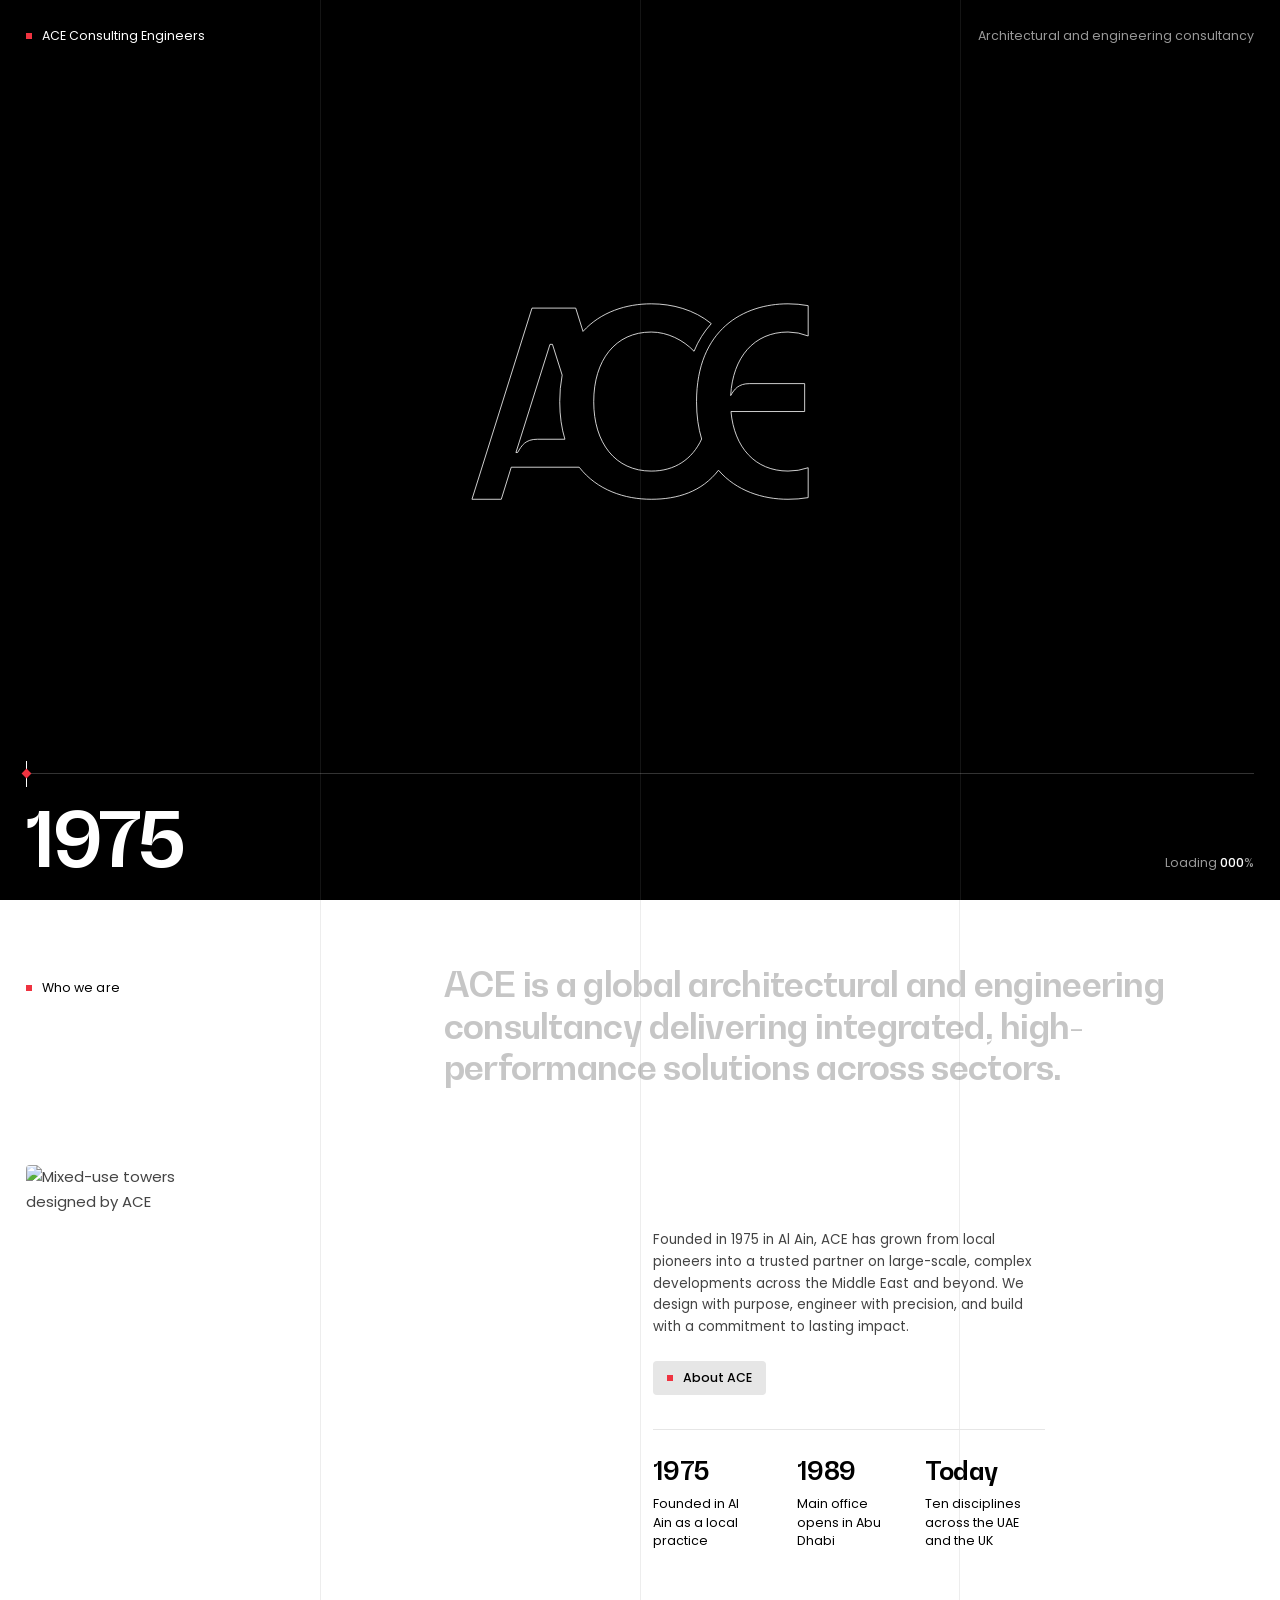
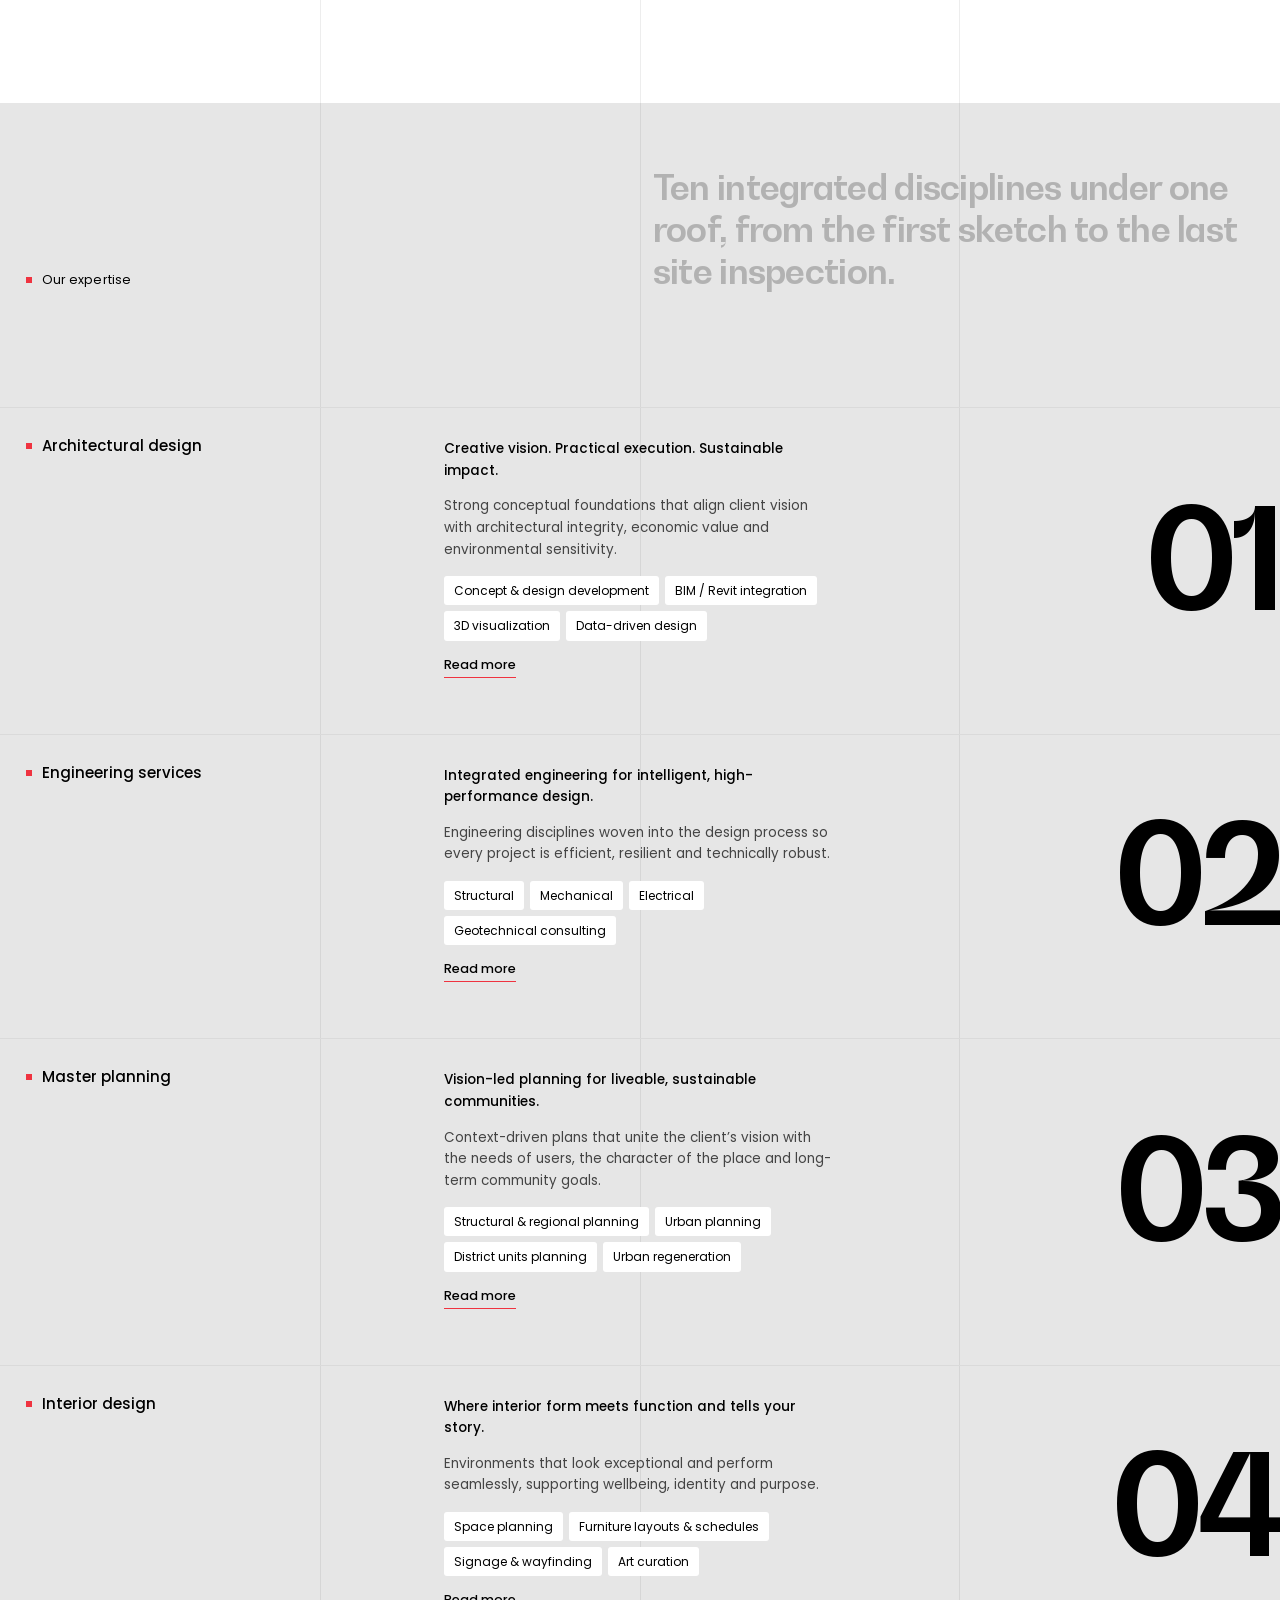
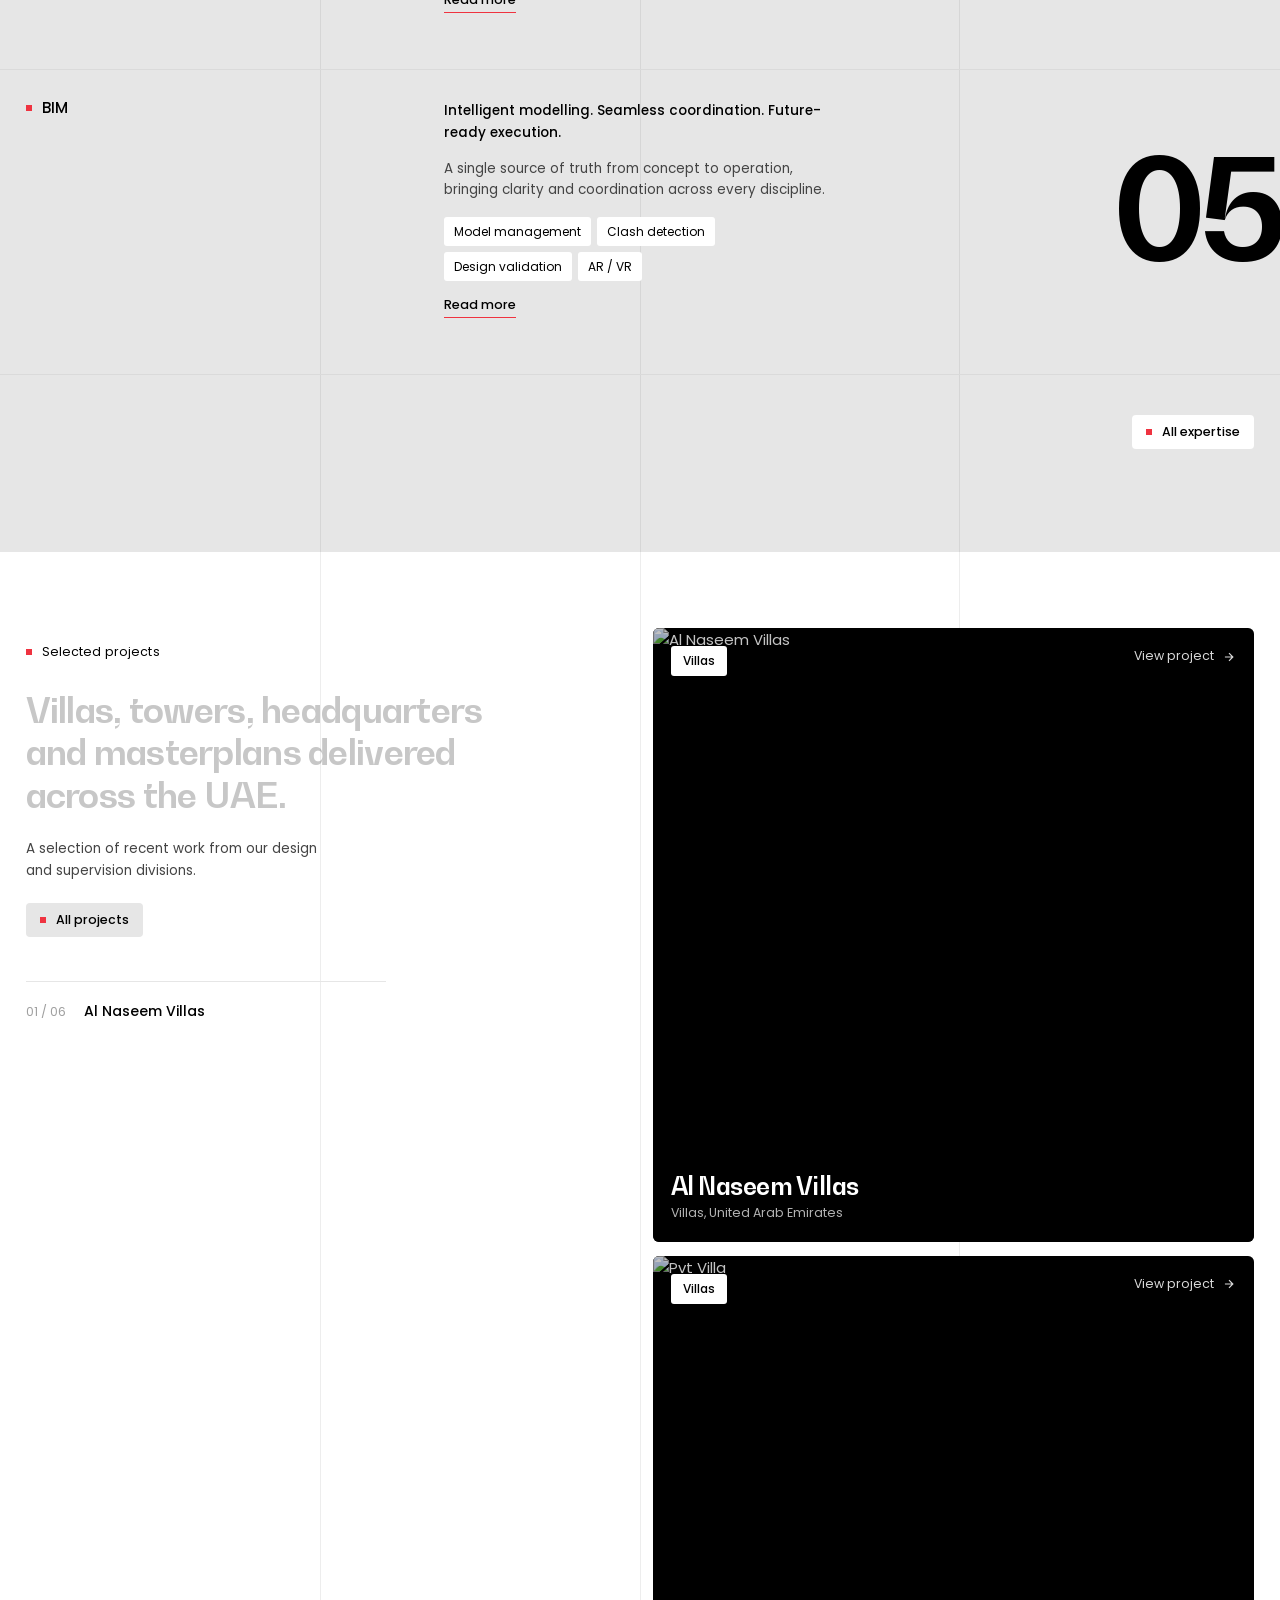
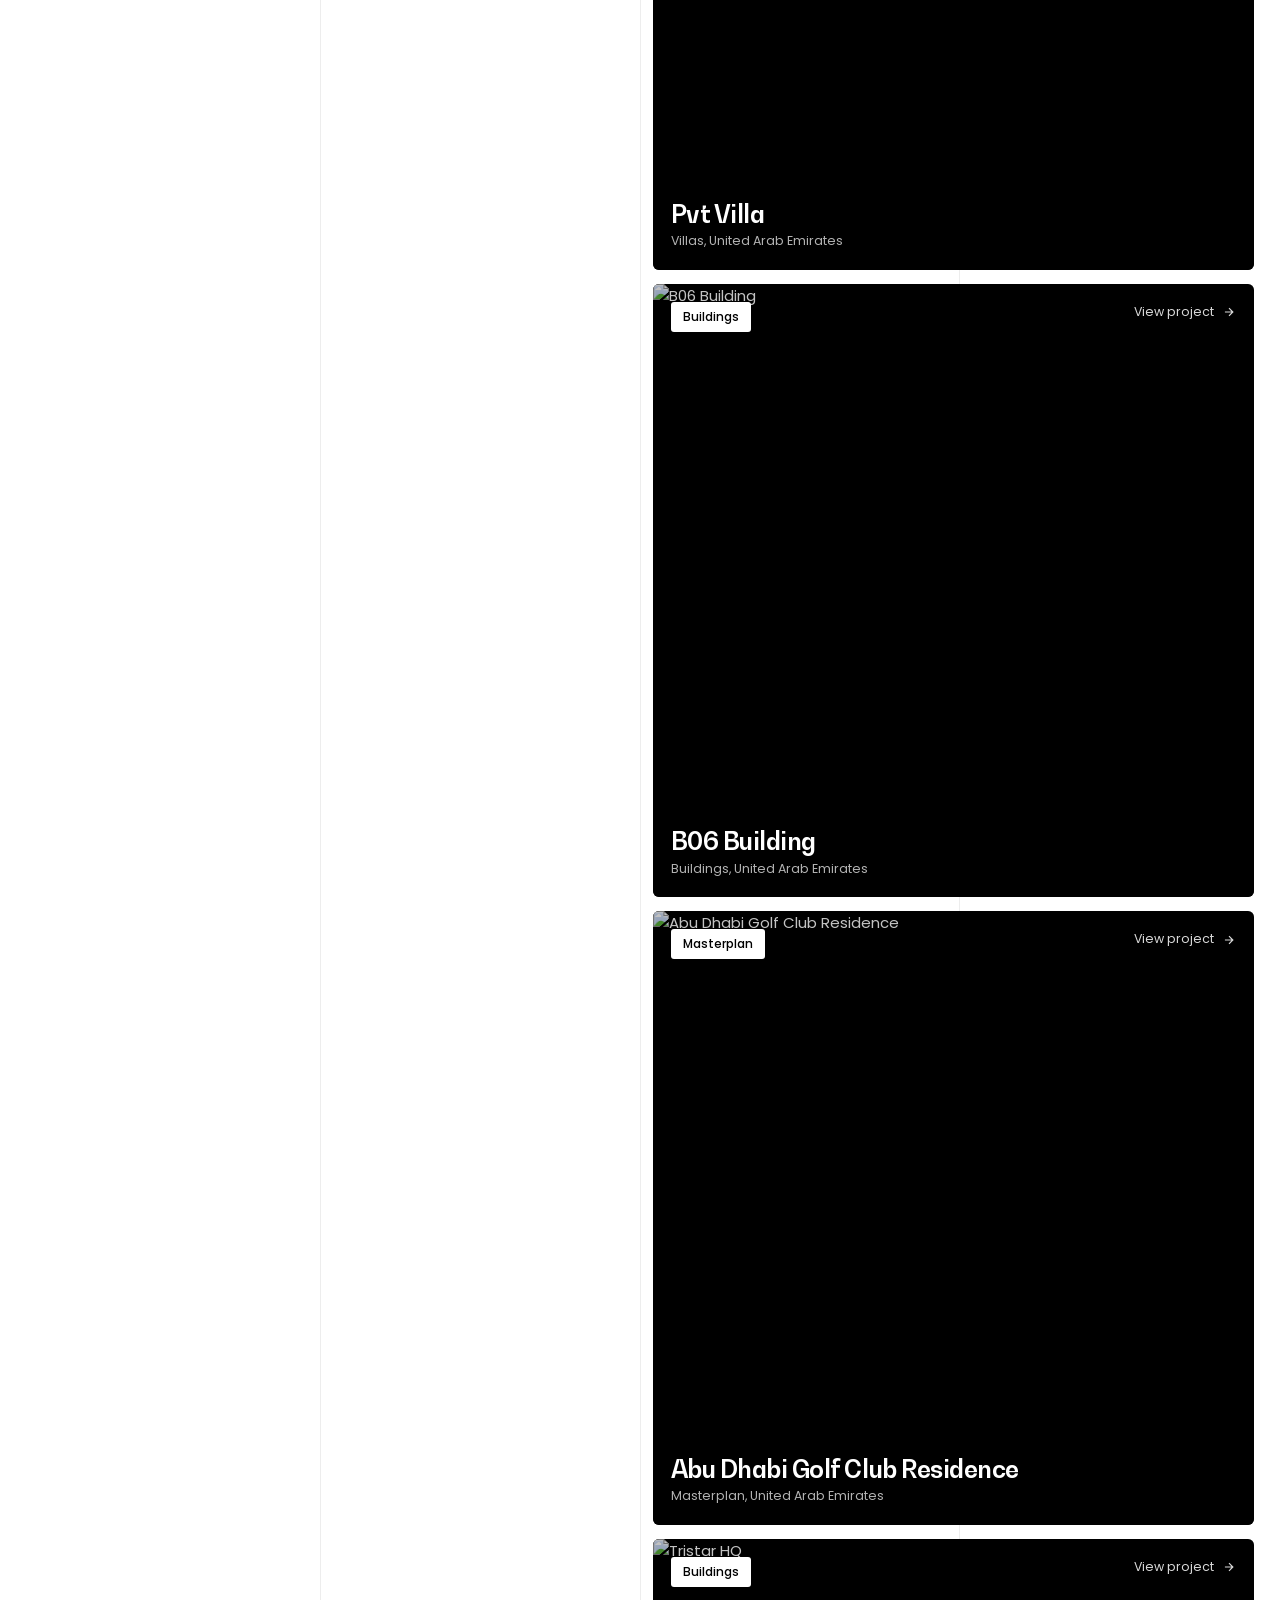
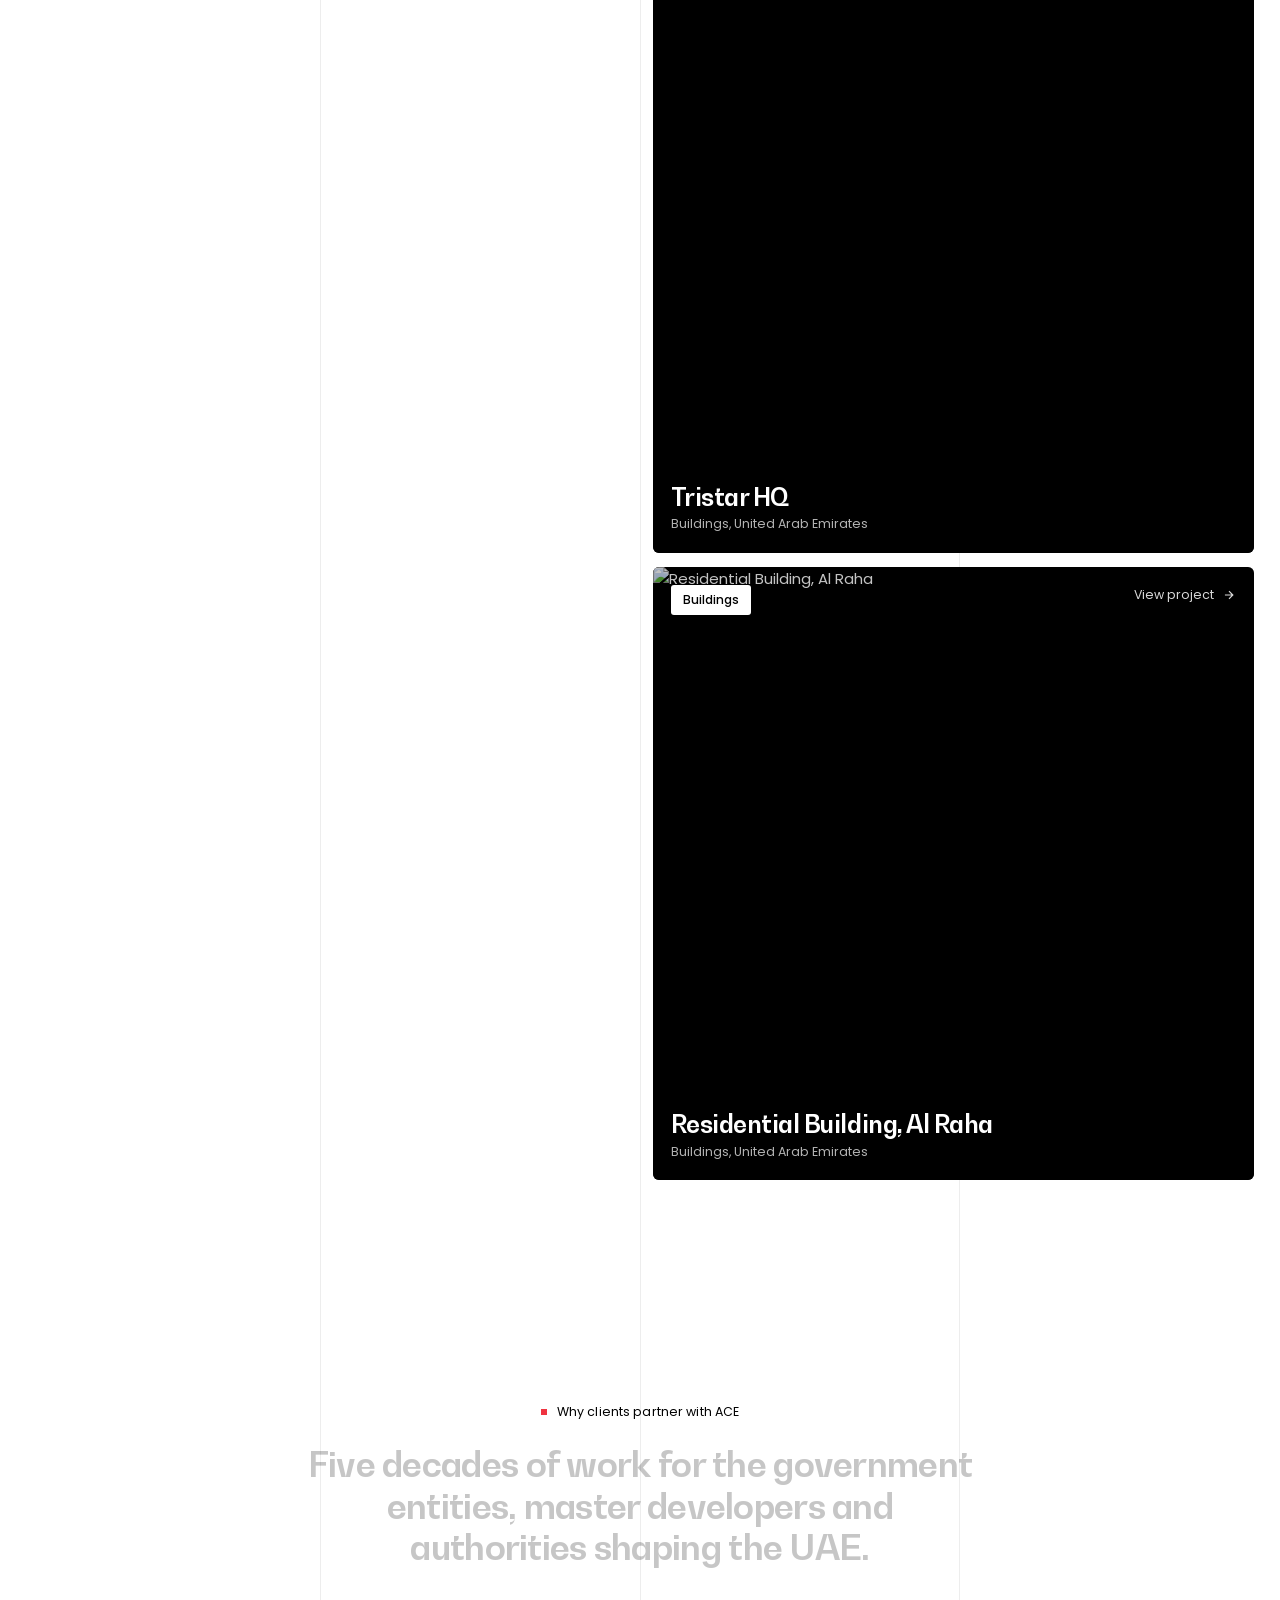
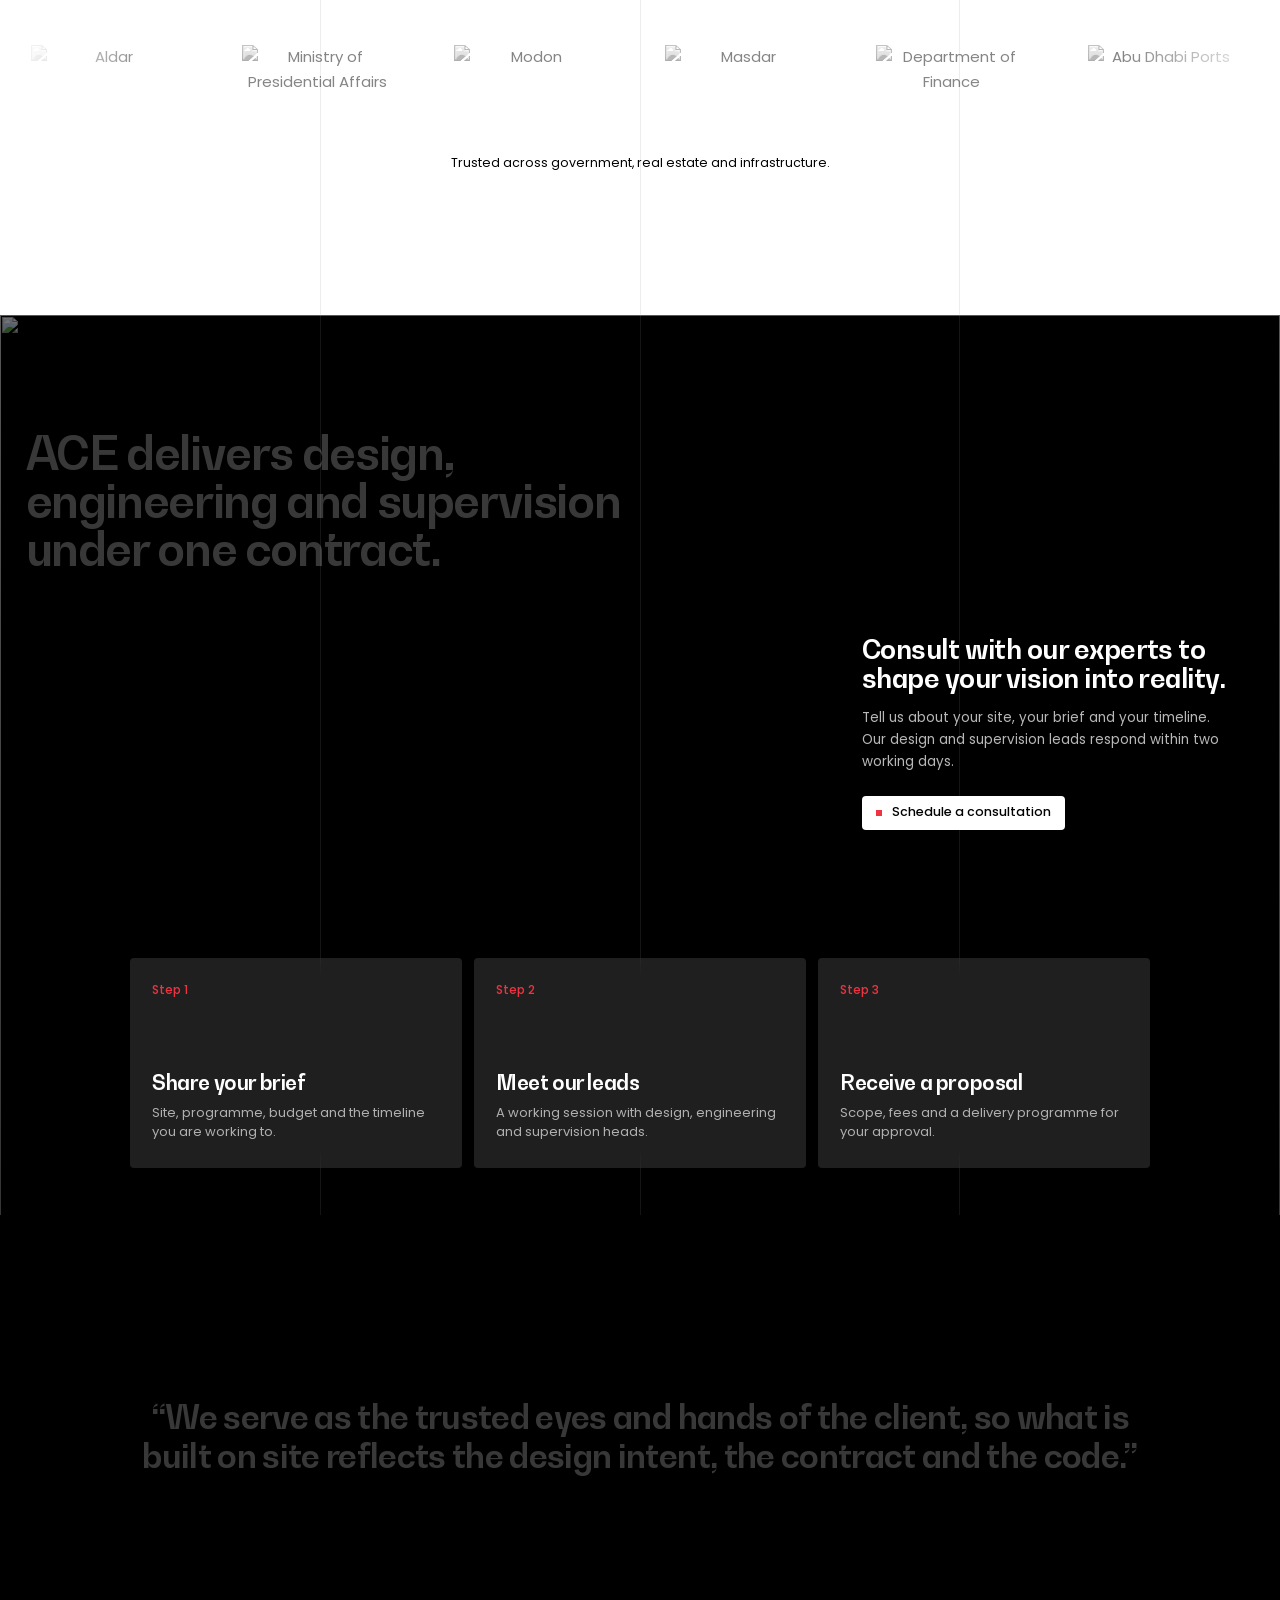
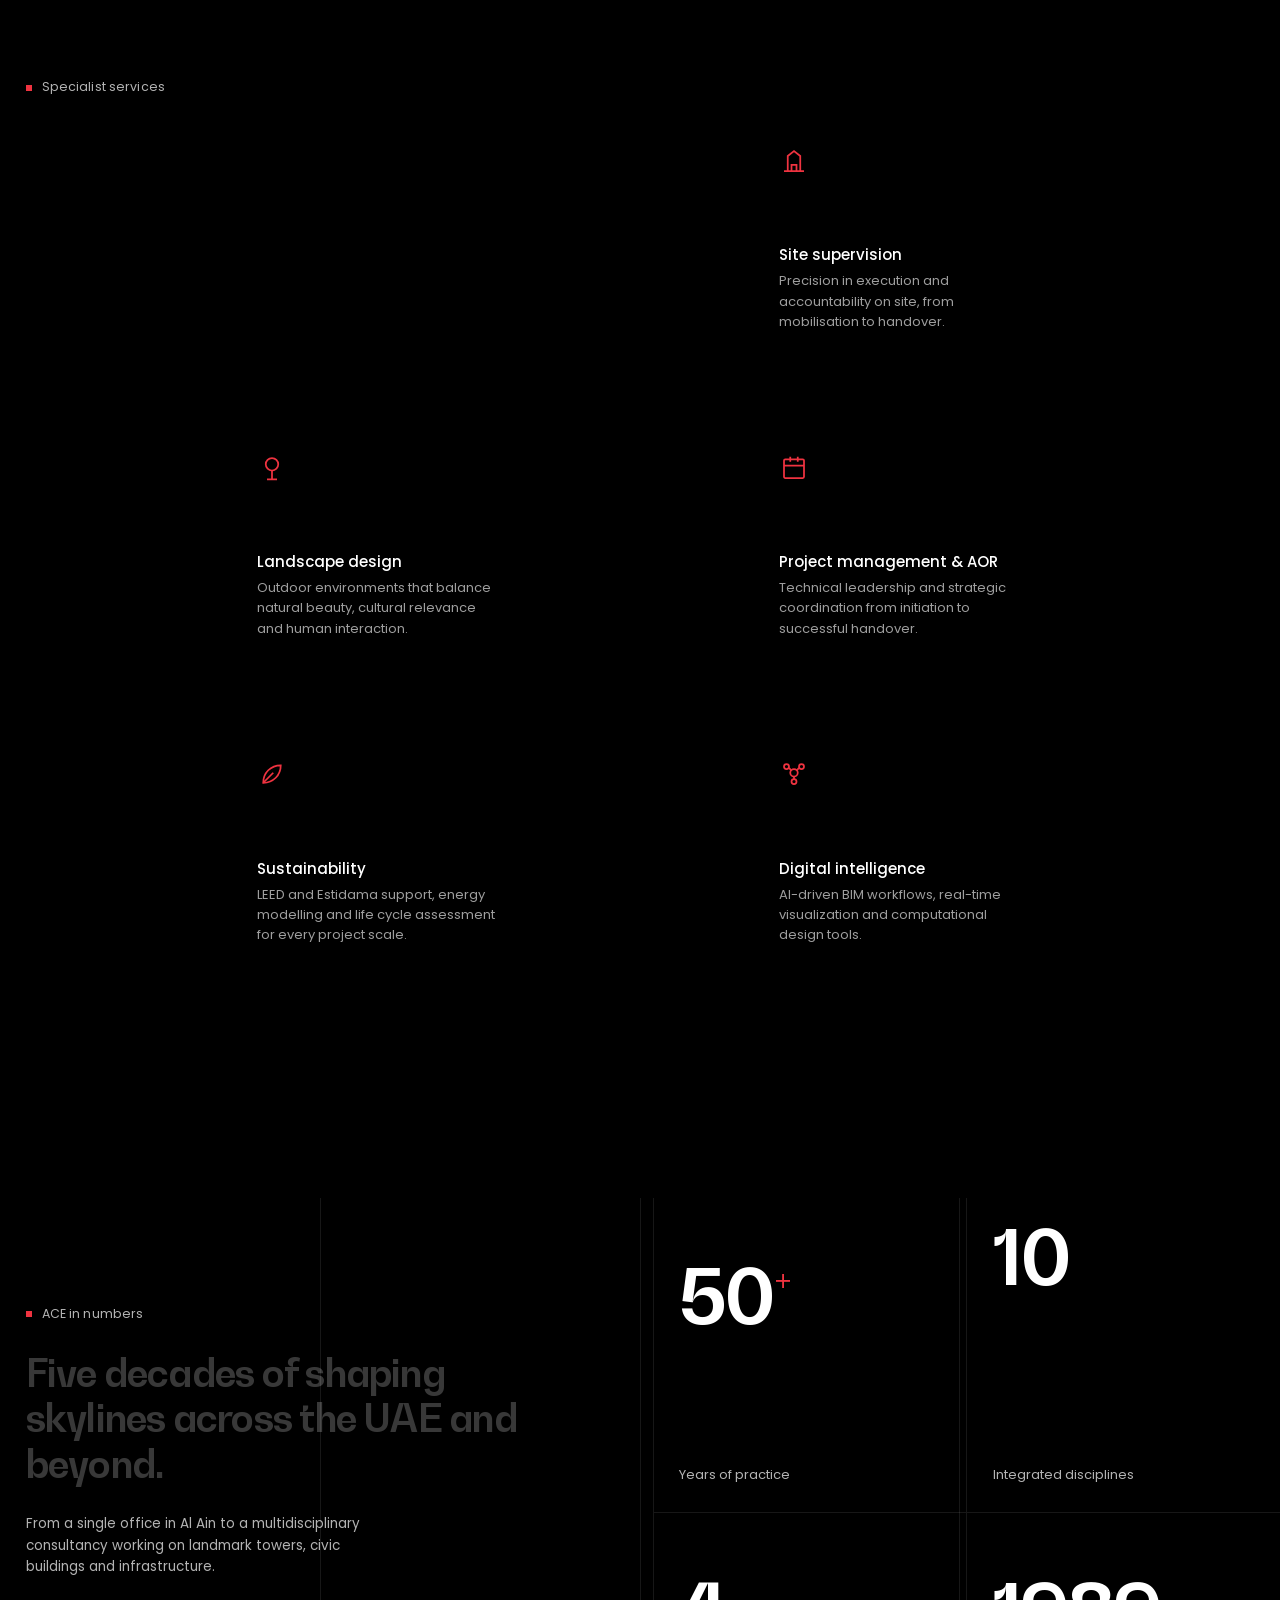
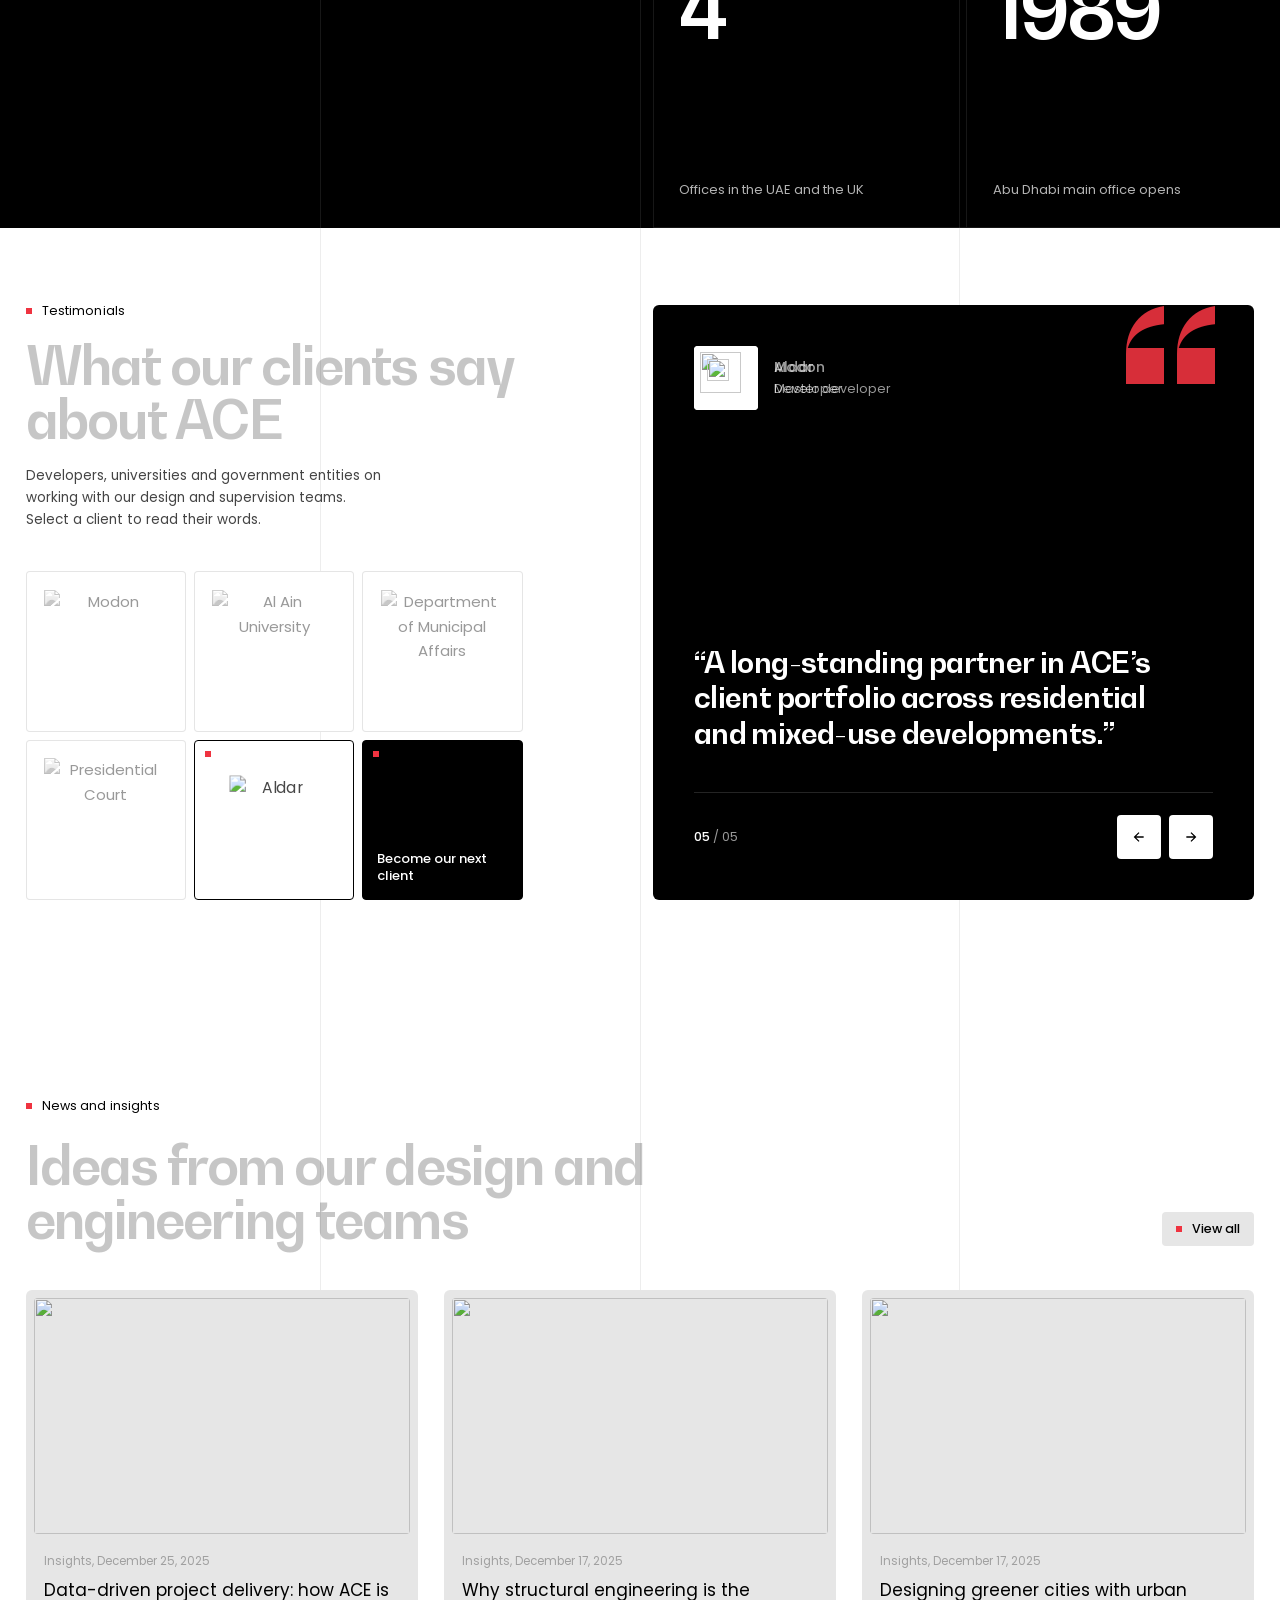
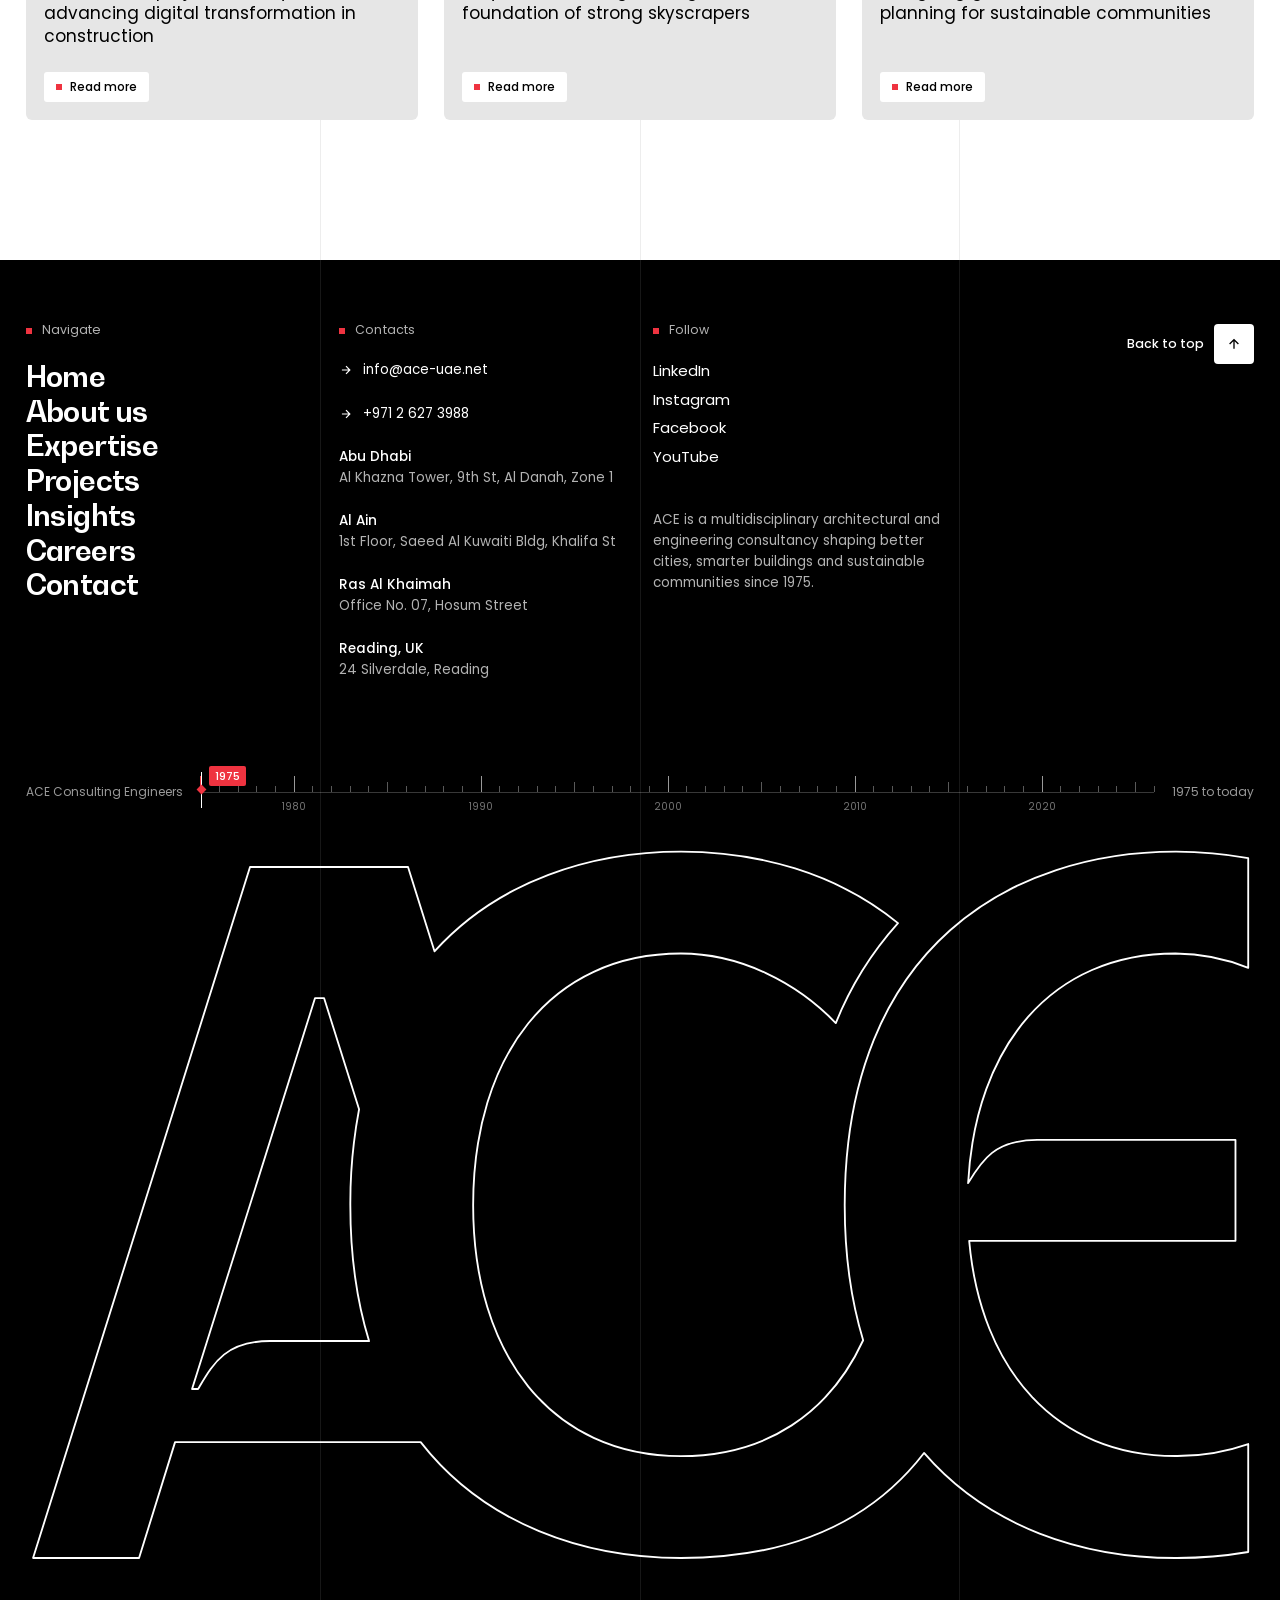
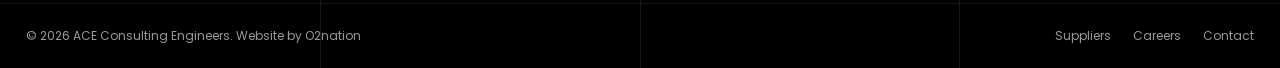
==== ace-home-v3.html @ 1d65a9d8 "Add homepage v2/v3 demos and a side-rail switcher page." ====
<!DOCTYPE html>
<html lang="en">
<head>
<meta charset="utf-8">
<meta name="viewport" content="width=device-width, initial-scale=1, viewport-fit=cover">
<meta name="theme-color" content="#181818">
<title>ACE | Architectural & Engineering Consultancy — Home, option 3</title>
<meta name="description" content="ACE is a global architectural and engineering consultancy delivering integrated, high-performance solutions since 1975.">
<link rel="preconnect" href="https://fonts.googleapis.com">
<link rel="preconnect" href="https://fonts.gstatic.com" crossorigin>
<link href="https://fonts.googleapis.com/css2?family=Poppins:wght@300;400;500&display=swap" rel="stylesheet">
<script>
  (function () {
    if (!window.matchMedia('(prefers-reduced-motion: reduce)').matches) document.documentElement.classList.add('anim', 'is-loading');
    var t = null;
    try { t = localStorage.getItem('ace-theme'); } catch (e) {}
    if (t !== 'light' && t !== 'dark') t = window.matchMedia('(prefers-color-scheme: dark)').matches ? 'dark' : 'light';
    document.documentElement.setAttribute('data-theme', t);
  })();
</script>
<style>
@font-face { font-family: 'bw'; src: url([data-uri]) format('woff2'); font-display: swap; }

:root {
  color-scheme: light;
  /* ACE brand palette, from ace-uae.net */
  --red: #EF3340;
  --red-deep: #D91E31;
  --ink: #000000;      /* Rich Black */
  --deep: #000000;
  --graphite: #000000;
  --text: #444444;
  --stone: #A0A0A0;
  --line: #DADADA;
  --mist: #E6E6E6;     /* Platinum */
  --paper: #E6E6E6;
  --white: #FFFFFF;

  --display: 'bw', 'Poppins', 'Helvetica Neue', Arial, sans-serif;
  --body: 'Poppins', 'Helvetica Neue', Arial, sans-serif;
  --pad: clamp(16px, 2vw, 28px);
  --ease: cubic-bezier(.22, .8, .2, 1);
  box-sizing: border-box;
  padding-top: env(safe-area-inset-top, 0px);
  padding-bottom: env(safe-area-inset-bottom, 0px);
}
*, *::before, *::after { box-sizing: border-box; }
html { background: var(--white); scroll-padding-top: env(safe-area-inset-top, 0px); -webkit-text-size-adjust: 100%; }
html.lenis, html.lenis body { height: auto; }
.lenis.lenis-smooth { scroll-behavior: auto !important; }
.lenis.lenis-stopped { overflow: hidden; }
body { margin: 0; background: var(--white); color: var(--text); font-family: var(--body); font-size: 15px; line-height: 1.65; font-weight: 400; -webkit-font-smoothing: antialiased; overflow-x: hidden; }
img, video, svg { display: block; max-width: 100%; }
a { color: inherit; text-decoration: none; }
button { font: inherit; color: inherit; background: none; border: 0; cursor: pointer; padding: 0; }
p { margin: 0; }
h1, h2, h3, h4 { margin: 0; font-family: var(--display); font-weight: 400; font-synthesis: none; color: var(--ink); letter-spacing: -.02em; line-height: 1.08; }
:focus-visible { outline: 2px solid var(--red); outline-offset: 3px; }
.sr { position: absolute; width: 1px; height: 1px; overflow: hidden; clip: rect(0 0 0 0); white-space: nowrap; }

/* ───────── Shared pieces ───────── */
.g12 { display: grid; grid-template-columns: repeat(12, minmax(0, 1fr)); column-gap: var(--pad); padding-inline: var(--pad); }
.sec { position: relative; z-index: 1; background: var(--sbg); --sbg: var(--white); --gl: rgba(0,0,0,.07); }
.sec--paper { --sbg: var(--paper); }
.sec--graphite { --sbg: var(--ink); --gl: rgba(255,255,255,.09); color: rgba(255,255,255,.72); }
.sec--graphite h2, .sec--graphite h3 { color: var(--white); }
/* the four architectural column lines that run behind every section */
.sec::before { content: ""; position: absolute; inset: 0; pointer-events: none; z-index: 0;
  background-image: linear-gradient(var(--gl), var(--gl)), linear-gradient(var(--gl), var(--gl)), linear-gradient(var(--gl), var(--gl));
  background-size: 1px 100%; background-repeat: no-repeat; background-position: 25% 0, 50% 0, 75% 0; }
.sec > * { position: relative; z-index: 1; }

/* stepped edge: four column blocks that rise ahead of each section and settle flush */
.steps { position: absolute !important; left: 0; right: 0; bottom: calc(100% - 1px); height: 24vh; display: grid; grid-template-columns: repeat(4, 1fr); pointer-events: none; z-index: 3 !important; }
.steps i { background: var(--sbg); transform-origin: 50% 100%; transform: scaleY(0); }
html:not(.anim) .steps { display: none; }

.label { display: inline-flex; align-items: center; gap: 10px; font-size: 12.5px; line-height: 1; color: var(--graphite); letter-spacing: .01em; }
.label::before { content: ""; width: 6px; height: 6px; background: var(--red); flex: none; }
.sec--graphite .label, .label.on-dark { color: rgba(255,255,255,.7); }

.chip { display: inline-flex; align-items: center; gap: 10px; height: 34px; padding: 0 14px; border-radius: 4px; font-size: 12.5px; font-weight: 500; line-height: 1; background: var(--paper); color: var(--ink); transition: background-color .35s var(--ease), color .35s var(--ease); white-space: nowrap; }
.chip::before { content: ""; width: 6px; height: 6px; background: var(--red); transition: transform .35s var(--ease); flex: none; }
.chip:hover { background: var(--ink); color: var(--white); }
.chip:hover::before { transform: rotate(45deg); }
.chip--white { background: var(--white); }
.chip--dark { background: rgba(0,0,0,.6); color: var(--white); -webkit-backdrop-filter: blur(12px); backdrop-filter: blur(12px); }
.chip--dark:hover { background: var(--red); }
.chip--dark:hover::before { background: var(--white); }
.chip--red { background: var(--red); color: var(--white); }
.chip--red::before { background: var(--white); }
.chip--red:hover { background: var(--red-deep); }
.sec--paper .chip { background: var(--white); }
.sec--paper .chip:hover { background: var(--ink); }

.statement { font-family: var(--display); font-size: clamp(1.6rem, 2.75vw, 2.75rem); line-height: 1.18; letter-spacing: -.02em; color: var(--ink); }
.sec--graphite .statement { color: var(--white); }
[data-fill] .w { opacity: .22; }
html:not(.anim) [data-fill] .w { opacity: 1; }
.small { font-size: 13.5px; line-height: 1.6; max-width: 46ch; }

/* ───────── Header ───────── */
.hdr { position: fixed; top: 0; left: 0; right: 0; z-index: 60; padding: calc(env(safe-area-inset-top, 0px) + 14px) var(--pad) 0; display: flex; align-items: center; gap: 8px; pointer-events: none; transition: transform .6s var(--ease); }
.hdr > * { pointer-events: auto; }
.hdr__logo { display: flex; align-items: center; justify-content: center; height: 52px; padding: 0 13px; border-radius: 4px; background: var(--ink); color: var(--white); transition: background-color .35s var(--ease); }
.hdr__logo:hover { background: var(--red); }
.hdr__logo svg { height: 32px; width: auto; flex: none; transition: transform .5s var(--ease); }
.hdr__logo:hover svg { transform: scale(1.06); }
.hdr__r { margin-left: auto; display: flex; gap: 8px; align-items: center; }
.hdr .chip { height: 52px; padding: 0 18px; background: var(--ink); -webkit-backdrop-filter: none; backdrop-filter: none; }
.hdr__clock { display: inline-flex; align-items: center; gap: 10px; height: 52px; padding: 0 18px; border-radius: 4px; font-size: 12.5px; font-weight: 500; color: rgba(255,255,255,.75); background: var(--ink); }
.hdr__clock time { color: var(--white); font-variant-numeric: tabular-nums; }
.menu-btn { display: inline-flex; align-items: center; gap: 26px; height: 52px; padding: 0 18px; border-radius: 4px; font-size: 12.5px; font-weight: 500; color: var(--white); background: var(--ink); transition: background-color .35s var(--ease); }
.menu-btn:hover { background: var(--red); }
.menu-btn i { position: relative; width: 14px; height: 14px; }
.menu-btn i::before, .menu-btn i::after { content: ""; position: absolute; left: 0; top: 50%; width: 14px; height: 1.5px; margin-top: -.75px; background: currentColor; transition: transform .5s var(--ease); }
.menu-btn i::after { transform: rotate(90deg); }

/* ───────── Loader: same four columns, ruler and drawn ACE mark as the page ───────── */
.loader { position: fixed; inset: 0; z-index: 200; display: none; color: var(--white); pointer-events: none; }
html.anim .loader { display: block; pointer-events: auto; }
html.is-loading { overflow: hidden; }
.loader__cols { position: absolute; inset: 0; display: grid; grid-template-columns: repeat(4, 1fr); }
.loader__cols i { background: var(--ink); border-left: 1px solid rgba(255,255,255,.08); }
.loader__cols i:first-child { border-left: 0; }
.loader__in { position: absolute; inset: 0; padding: calc(env(safe-area-inset-top, 0px) + 26px) var(--pad) calc(env(safe-area-inset-bottom, 0px) + 26px); display: flex; flex-direction: column; }
.loader__top, .loader__meta { display: flex; justify-content: space-between; gap: 20px; font-size: 12.5px; color: rgba(255,255,255,.6); }
.loader__top span:first-child { display: inline-flex; align-items: center; gap: 10px; color: var(--white); }
.loader__top span:first-child::before { content: ""; width: 6px; height: 6px; background: var(--red); }
.loader__mark { flex: 1; display: grid; place-items: center; }
.loader__mark > div { position: relative; width: min(340px, 58vw); }
.loader__mark svg { display: block; width: 100%; height: auto; overflow: visible; }
.loader__line path { fill: none; stroke: var(--white); stroke-width: 1.1; stroke-linejoin: round; }
.loader__fill { position: absolute; inset: 0; clip-path: inset(100% 0 0 0); }
.loader__fill path { fill: var(--white); fill-rule: evenodd; }
.loader__bar { position: relative; height: 34px; margin-bottom: 14px; }
.loader__bar::before { content: ""; position: absolute; left: 0; right: 0; top: 16px; height: 1px; background: rgba(255,255,255,.2); }
.loader__bar .lfill { position: absolute; left: 0; right: 0; top: 16px; height: 1px; background: var(--red); transform: scaleX(var(--lp, 0)); transform-origin: 0 50%; }
.loader__bar .ltk { position: absolute; bottom: 18px; width: 1px; height: 6px; background: rgba(255,255,255,.3); }
.loader__bar .ltk.M { height: 13px; background: rgba(255,255,255,.55); }
.loader__bar .ltk.on { background: var(--red); }
.loader__bar .lcur { position: absolute; top: 4px; bottom: 4px; left: 0; width: 1px; background: var(--white); transform: translateX(calc(var(--lp, 0) * var(--lw, 0px))); }
.loader__bar .lcur::before { content: ""; position: absolute; top: 9px; left: -3px; width: 7px; height: 7px; background: var(--red); transform: rotate(45deg); }
.loader__meta b { font-weight: 500; color: var(--white); font-variant-numeric: tabular-nums; }
.loader__year { font-family: var(--display); font-size: clamp(2.6rem, 6vw, 5.5rem) !important; line-height: .9; letter-spacing: -.04em; color: var(--white) !important; font-variant-numeric: tabular-nums; }
.loader__meta { align-items: flex-end; }
@media (max-width: 760px) { .loader__top span:last-child { display: none; } }

/* ───────── Theme toggle ───────── */
.theme-btn { position: relative; width: 52px; height: 52px; border-radius: 4px; background: var(--ink); color: var(--white); display: grid; place-items: center; overflow: hidden; transition: background-color .35s var(--ease); }
.theme-btn:hover { background: var(--red); }
.theme-btn svg { grid-area: 1 / 1; width: 18px; height: 18px; transition: transform .6s var(--ease), opacity .4s var(--ease); }
.theme-btn .i-sun { transform: translateY(140%) rotate(-90deg); opacity: 0; }
[data-theme="dark"] .theme-btn .i-sun { transform: none; opacity: 1; }
[data-theme="dark"] .theme-btn .i-moon { transform: translateY(-140%) rotate(90deg); opacity: 0; }
html.theme-switching *, html.theme-switching *::before, html.theme-switching *::after { transition: background-color .5s var(--ease), color .5s var(--ease), border-color .5s var(--ease), fill .5s var(--ease) !important; }

/* ───────── Dark mode (Rich Black base, white type, same red accent) ───────── */
:root[data-theme="dark"] {
  color-scheme: dark;
  --text: rgba(255,255,255,.7);
  --line: rgba(255,255,255,.14);
  --mist: rgba(255,255,255,.14);
  --paper: #141414;
}
[data-theme="dark"], [data-theme="dark"] body { background: #000; }
[data-theme="dark"] .sec { --sbg: #000; --gl: rgba(255,255,255,.08); }
[data-theme="dark"] .sec--paper, [data-theme="dark"] .sec--graphite { --sbg: #141414; }
[data-theme="dark"] h1, [data-theme="dark"] h2, [data-theme="dark"] h3, [data-theme="dark"] h4,
[data-theme="dark"] .statement, [data-theme="dark"] .about__years b, [data-theme="dark"] .pj__now b,
[data-theme="dark"] .row h3, [data-theme="dark"] .row__txt strong, [data-theme="dark"] .row__txt a, [data-theme="dark"] .row__num { color: var(--white); }
[data-theme="dark"] .label, [data-theme="dark"] .about__years div, [data-theme="dark"] .cl__note { color: rgba(255,255,255,.7); }
[data-theme="dark"] .chip { background: rgba(255,255,255,.1); color: var(--white); }
[data-theme="dark"] .chip:hover { background: var(--white); color: var(--ink); }
[data-theme="dark"] .chip--white { background: var(--white); color: var(--ink); }
[data-theme="dark"] .chip--white:hover { background: var(--red); color: var(--white); }
[data-theme="dark"] .chip--red { background: var(--red); }
[data-theme="dark"] .chip--red:hover { background: var(--red-deep); color: var(--white); }
[data-theme="dark"] .hdr .chip, [data-theme="dark"] .hdr__logo, [data-theme="dark"] .hdr__clock, [data-theme="dark"] .menu-btn, [data-theme="dark"] .theme-btn, [data-theme="dark"] .menu__close { background: var(--ink); color: var(--white); box-shadow: inset 0 0 0 1px rgba(255,255,255,.16); }
[data-theme="dark"] .hdr .chip:hover, [data-theme="dark"] .hdr__logo:hover, [data-theme="dark"] .menu-btn:hover, [data-theme="dark"] .theme-btn:hover, [data-theme="dark"] .menu__close:hover { background: var(--red); box-shadow: none; }
[data-theme="dark"] .row__txt li { background: #000; color: rgba(255,255,255,.75); }
[data-theme="dark"] .row:hover .row__num { color: var(--red); }
[data-theme="dark"] .marq__t img { filter: grayscale(1) invert(1); mix-blend-mode: screen; opacity: .7; }
[data-theme="dark"] .marq__t img:hover { opacity: 1; }
[data-theme="dark"] .tlogo { border-color: rgba(255,255,255,.12); }
[data-theme="dark"] .tlogo[aria-selected="true"] { border-color: var(--white); box-shadow: 0 0 0 1px var(--white); }
[data-theme="dark"] .tlogo--cta { background: #141414; border-color: rgba(255,255,255,.16); }
[data-theme="dark"] .tlogo--cta:hover { background: var(--red); border-color: var(--red); }
[data-theme="dark"] .tm__card { background: #141414; }
[data-theme="dark"] .ncard:hover { background: #1f1f1f; }
[data-theme="dark"] .ncard span { background: #000; color: var(--white); }
[data-theme="dark"] .ft { border-top: 1px solid rgba(255,255,255,.08); }
[data-theme="dark"] .menu__panel { background: #141414; color: var(--white); box-shadow: inset 0 0 0 1px rgba(255,255,255,.1); }
[data-theme="dark"] .menu .label { color: var(--white); }
[data-theme="dark"] .menu nav a { color: var(--white); }
[data-theme="dark"] .menu nav a:hover { color: var(--red); }
[data-theme="dark"] .menu nav a[aria-current]::before { background: var(--white); }
[data-theme="dark"] .menu__foot { border-color: rgba(255,255,255,.12); }
[data-theme="dark"] .menu__foot a.ln { color: var(--white); }
[data-theme="dark"] .menu__foot a.ln:hover { color: var(--red); }

/* ───────── Side menu ───────── */
.menu { position: fixed; inset: 0; z-index: 80; visibility: hidden; transition: visibility 0s .8s; }
body.menu-open .menu { visibility: visible; transition: none; }
.menu__scrim { position: absolute; inset: 0; background: rgba(0,0,0,.28); -webkit-backdrop-filter: blur(14px); backdrop-filter: blur(14px); opacity: 0; transition: opacity .7s var(--ease); }
body.menu-open .menu__scrim { opacity: 1; }
.menu__panel { position: absolute; top: calc(env(safe-area-inset-top, 0px) + 14px); right: var(--pad); bottom: calc(env(safe-area-inset-bottom, 0px) + 14px); width: min(1000px, max(620px, 58vw), calc(100% - var(--pad) * 2)); background: var(--white); color: var(--ink); border-radius: 6px; display: flex; flex-direction: column; overflow: hidden; transform: translateX(calc(100% + var(--pad) + 20px)); transition: transform .8s var(--ease); }
body.menu-open .menu__panel { transform: none; }
.menu__scroll { flex: 1; overflow-y: auto; overscroll-behavior: contain; padding: clamp(36px, 4vw, 56px) clamp(24px, 3.4vw, 52px) clamp(28px, 3vw, 44px); display: flex; flex-direction: column; }
.menu__close { position: absolute; top: 14px; right: 14px; z-index: 2; display: inline-flex; align-items: center; gap: 44px; height: 52px; padding: 0 18px; border-radius: 4px; background: var(--ink); color: var(--white); font-size: 12.5px; font-weight: 500; transition: background-color .35s var(--ease); }
.menu__close:hover { background: var(--red); }
.menu__close svg { width: 16px; transition: transform .5s var(--ease); }
.menu__close:hover svg { transform: rotate(90deg); }
.menu .label { color: var(--ink); }
.menu nav { margin: 28px 0 clamp(44px, 6vh, 80px); }
.menu nav a { display: flex; align-items: center; gap: 0; width: max-content; max-width: 100%; font-family: var(--display); font-size: clamp(2.1rem, 4.6vw, 4.4rem); line-height: 1.12; letter-spacing: -.03em; color: var(--ink); transform: translateX(60px); opacity: 0; transition: color .3s, gap .45s var(--ease), transform .9s var(--ease), opacity .9s var(--ease); }
.menu nav a::before { content: ""; width: 0; height: .26em; background: var(--red); flex: none; transition: width .45s var(--ease); }
.menu nav a:hover, .menu nav a[aria-current] { gap: .35em; }
.menu nav a:hover::before, .menu nav a[aria-current]::before { width: .26em; }
.menu nav a[aria-current]::before { background: var(--ink); }
.menu nav a:hover { color: var(--red); }
.menu nav a:hover::before { background: var(--red); }
body.menu-open .menu nav a { transform: none; opacity: 1; transition-delay: 0s, 0s, 0s, calc(.25s + var(--i) * .05s), calc(.25s + var(--i) * .05s); }
.menu__foot { margin-top: auto; display: grid; grid-template-columns: repeat(3, 1fr); gap: 28px var(--pad); padding-top: 28px; border-top: 1px solid rgba(0,0,0,.1); opacity: 0; transition: opacity .6s var(--ease); }
body.menu-open .menu__foot { opacity: 1; transition-delay: .6s; }
.menu__foot > div { display: flex; flex-direction: column; gap: 12px; font-size: 13.5px; }
.menu__foot .label { color: var(--stone); margin-bottom: 6px; }
.menu__foot a.ln { display: inline-flex; align-items: center; gap: 12px; color: var(--ink); transition: color .3s; }
.menu__foot a.ln svg { width: 14px; flex: none; }
.menu__foot a.ln:hover { color: var(--red); }
.menu__foot p { color: var(--text); line-height: 1.5; }
.menu__foot .chip { align-self: flex-start; margin-top: 6px; }

/* ───────── Hero ───────── */
.hero { position: relative; z-index: 0; height: 100svh; min-height: 640px; overflow: hidden; background: var(--ink); color: var(--white); }
.hero__media { position: absolute; inset: 0; }
.hero__media video, .hero__media img { width: 100%; height: 100%; object-fit: cover; }
.hero__media img { position: absolute; inset: 0; }
.hero__shade { position: absolute; inset: 0; background: linear-gradient(180deg, rgba(0,0,0,.55) 0%, rgba(0,0,0,.1) 45%, rgba(0,0,0,.45) 100%); }
.hero::before { content: ""; position: absolute; inset: 0; z-index: 1; pointer-events: none; background-image: linear-gradient(rgba(255,255,255,.1), rgba(255,255,255,.1)), linear-gradient(rgba(255,255,255,.1), rgba(255,255,255,.1)), linear-gradient(rgba(255,255,255,.1), rgba(255,255,255,.1)); background-size: 1px 100%; background-repeat: no-repeat; background-position: 25% 0, 50% 0, 75% 0; }
.hero__in { position: relative; z-index: 2; height: 100%; padding: calc(env(safe-area-inset-top, 0px) + 112px) var(--pad) calc(24vh + 22px); display: flex; flex-direction: column; }
.hero__kick { font-size: 13px; color: rgba(255,255,255,.75); margin-bottom: 18px; }
.hero h1 { color: var(--white); font-size: clamp(2.7rem, 6.4vw, 6.6rem); line-height: .98; letter-spacing: -.035em; max-width: 13ch; }
.hero h1 .ln { display: block; overflow: hidden; padding-bottom: .06em; }
.hero h1 .ln > span { display: block; }
.hero__foot { margin-top: auto; display: flex; align-items: flex-end; justify-content: space-between; gap: 24px; }
.hero__btns { display: flex; gap: 8px; flex-wrap: wrap; }
.hcard { display: grid; grid-template-columns: 96px 1fr; gap: 14px; width: min(360px, 100%); padding: 10px; border-radius: 6px; background: rgba(0,0,0,.5); -webkit-backdrop-filter: blur(14px); backdrop-filter: blur(14px); transition: background-color .4s var(--ease); }
.hcard:hover { background: rgba(0,0,0,.75); }
.hcard__img { aspect-ratio: 1; border-radius: 3px; overflow: hidden; }
.hcard__img img { width: 100%; height: 100%; object-fit: cover; transition: transform .8s var(--ease); }
.hcard:hover .hcard__img img { transform: scale(1.08); }
.hcard p { font-size: 13px; line-height: 1.45; color: rgba(255,255,255,.88); }
.hcard span { display: inline-flex; gap: 8px; align-items: center; margin-top: 12px; font-size: 12.5px; font-weight: 500; }
.hcard span::before { content: ""; width: 6px; height: 6px; background: var(--red); }

/* ───────── About ───────── */
.about { padding: clamp(40px, 5vw, 70px) 0 clamp(90px, 12vw, 180px); }
.about__label { grid-column: 1 / 4; padding-top: 10px; }
.about .statement { grid-column: 5 / 13; }
.about__img { grid-column: 1 / 3; margin-top: clamp(40px, 6vw, 90px); aspect-ratio: 4 / 5; border-radius: 4px; overflow: hidden; align-self: start; }
.about__img img { width: 100%; height: 120%; object-fit: cover; }
.about__more { grid-column: 7 / 11; margin-top: clamp(80px, 11vw, 180px); align-self: start; }
.about__more .small { margin-bottom: 24px; }
.about__years { display: flex; gap: clamp(20px, 3vw, 48px); margin-top: 34px; padding-top: 22px; border-top: 1px solid var(--mist); }
.about__years div { font-size: 12.5px; line-height: 1.45; color: var(--graphite); max-width: 20ch; }
.about__years b { display: block; font-family: var(--display); font-weight: 400; font-size: 1.6rem; color: var(--ink); margin-bottom: 6px; letter-spacing: -.02em; }

/* ───────── Expertise ───────── */
.exp { padding: clamp(40px, 5vw, 70px) 0 clamp(60px, 8vw, 120px); }
.exp__head { align-items: end; margin-bottom: clamp(60px, 9vw, 130px); }
.exp__head .label { grid-column: 1 / 4; padding-bottom: 6px; }
.exp__head .statement { grid-column: 7 / 13; }
.row { position: relative; align-items: start; padding-block: 30px 56px; border-top: 1px solid var(--line); overflow: hidden; }
.row:last-of-type { border-bottom: 1px solid var(--line); }
.row h3 { grid-column: 1 / 4; display: flex; gap: 10px; align-items: baseline; font-family: var(--body); font-weight: 500; font-size: 15px; letter-spacing: 0; color: var(--ink); }
.row h3::before { content: ""; width: 6px; height: 6px; background: var(--red); flex: none; transform: translateY(-2px); }
.row__txt { grid-column: 5 / 9; display: grid; gap: 14px; font-size: 13.5px; line-height: 1.6; }
.row__txt strong { font-weight: 500; color: var(--ink); }
.row__txt ul { margin: 2px 0 0; padding: 0; list-style: none; display: flex; flex-wrap: wrap; gap: 6px; }
.row__txt li { font-size: 12px; padding: 5px 10px; border-radius: 3px; background: var(--white); color: var(--graphite); }
.row__txt a { justify-self: start; font-size: 12.5px; font-weight: 500; color: var(--ink); border-bottom: 1px solid var(--red); padding-bottom: 2px; }
.row__num { grid-column: 10 / 13; justify-self: end; align-self: center; font-family: var(--display); font-size: clamp(5rem, 11vw, 11rem); line-height: .8; letter-spacing: -.05em; color: var(--ink); margin-right: calc(var(--pad) * -1); }
.row__num span { display: block; }
.row:hover .row__num { color: var(--red); transition: color .5s var(--ease); }
.exp__end { margin-top: 40px; justify-content: end; display: flex; padding-inline: var(--pad); }

/* ───────── Projects ───────── */
.pj { padding: clamp(50px, 6vw, 90px) 0 clamp(80px, 10vw, 150px); }
.pj__l { grid-column: 1 / 6; align-self: start; position: sticky; top: 100px; padding-top: 10px; }
.pj__l .statement { margin: 26px 0 22px; font-size: clamp(1.7rem, 2.8vw, 2.9rem); }
.pj__l .small { margin-bottom: 22px; max-width: 34ch; }
.pj__now { margin-top: 44px; padding-top: 18px; border-top: 1px solid var(--mist); display: flex; gap: 18px; align-items: baseline; font-size: 12.5px; color: var(--stone); max-width: 360px; }
.pj__now b { font-weight: 500; color: var(--ink); font-size: 14px; }
.pj__r { grid-column: 7 / 13; display: grid; gap: 14px; }
.pcard { position: relative; display: block; aspect-ratio: 1 / 1.02; border-radius: 6px; overflow: hidden; background: var(--ink); color: var(--white); }
.pcard img { position: absolute; inset: 0; width: 100%; height: 100%; object-fit: cover; transform-origin: 50% 50%; }
.pcard::after { content: ""; position: absolute; inset: 0; background: linear-gradient(180deg, rgba(0,0,0,.25) 0%, rgba(0,0,0,0) 30%, rgba(0,0,0,0) 55%, rgba(0,0,0,.8) 100%); }
.pcard__tag { position: absolute; z-index: 2; top: 18px; left: 18px; height: 30px; padding: 0 12px; border-radius: 3px; background: var(--white); color: var(--ink); font-size: 12px; font-weight: 500; display: inline-flex; align-items: center; }
.pcard__go { position: absolute; z-index: 2; top: 18px; right: 18px; font-size: 12.5px; display: inline-flex; gap: 8px; align-items: center; opacity: .85; }
.pcard__go svg { width: 14px; transition: transform .4s var(--ease); }
.pcard:hover .pcard__go svg { transform: translateX(4px); }
.pcard__b { position: absolute; z-index: 2; left: 18px; right: 18px; bottom: 18px; }
.pcard__b h3 { color: var(--white); font-size: clamp(1.3rem, 1.9vw, 1.9rem); margin-bottom: 4px; }
.pcard__b p { font-size: 12.5px; color: rgba(255,255,255,.7); }

/* ───────── Clients ───────── */
.cl { padding: clamp(60px, 7vw, 110px) 0 clamp(90px, 11vw, 160px); text-align: center; }
.cl .label { margin-bottom: 26px; }
.cl .statement { max-width: 30ch; margin: 0 auto; padding-inline: var(--pad); }
.marq { margin-top: clamp(50px, 6vw, 80px); overflow: hidden; -webkit-mask-image: linear-gradient(90deg, transparent, #000 12%, #000 88%, transparent); mask-image: linear-gradient(90deg, transparent, #000 12%, #000 88%, transparent); }
.marq__t { display: flex; width: max-content; animation: marq 70s linear infinite; }
.marq:hover .marq__t { animation-play-state: paused; }
.marq__t img { height: 64px; width: 150px; object-fit: contain; margin-inline: clamp(18px, 2.4vw, 36px); filter: grayscale(1); opacity: .65; transition: filter .4s, opacity .4s; }
.marq__t img:hover { filter: none; opacity: 1; }
@keyframes marq { to { transform: translateX(-50%); } }
html:not(.anim) .marq__t { animation: none; flex-wrap: wrap; width: auto; justify-content: center; }
.cl__note { margin-top: 44px; font-size: 12.5px; color: var(--graphite); }

/* ───────── Dark image section ───────── */
.dk { --sbg: var(--ink); background: var(--ink); color: var(--white); }
.dk::before { display: none; }
.dk__bg { position: sticky !important; top: 0; height: 100vh; overflow: hidden; z-index: 0 !important; }
.dk__bg img { width: 100%; height: 115%; object-fit: cover; }
.dk__bg::after { content: ""; position: absolute; inset: 0; background: linear-gradient(180deg, rgba(0,0,0,.55), rgba(0,0,0,.72)); }
.dk__bg::before { content: ""; position: absolute; inset: 0; z-index: 1; background-image: linear-gradient(rgba(255,255,255,.08), rgba(255,255,255,.08)), linear-gradient(rgba(255,255,255,.08), rgba(255,255,255,.08)), linear-gradient(rgba(255,255,255,.08), rgba(255,255,255,.08)); background-size: 1px 100%; background-repeat: no-repeat; background-position: 25% 0, 50% 0, 75% 0; }
.dk__c { margin-top: -100vh; padding: clamp(70px, 9vw, 130px) 0 clamp(100px, 12vw, 180px); }
.dk h2 { color: var(--white); }
.dk__h { grid-column: 1 / 7; font-size: clamp(2rem, 3.6vw, 3.7rem); line-height: 1.04; letter-spacing: -.03em; }
.dk__aside { grid-column: 9 / 13; margin-top: clamp(140px, 16vw, 240px); }
.dk__aside h3 { color: var(--white); font-size: clamp(1.4rem, 2.1vw, 2.1rem); margin-bottom: 14px; }
.dk__aside p { font-size: 13.5px; color: rgba(255,255,255,.72); margin-bottom: 22px; max-width: 40ch; }
.dk__steps { grid-column: 2 / 12; margin-top: clamp(80px, 10vw, 150px); display: grid; grid-template-columns: repeat(3, 1fr); gap: 12px; list-style: none; padding: 0; margin-bottom: 0; }
.dk__steps li { position: relative; padding: 22px 22px 26px; min-height: 210px; border-radius: 4px; background: rgba(255,255,255,.12); -webkit-backdrop-filter: blur(16px); backdrop-filter: blur(16px); display: flex; flex-direction: column; overflow: hidden; }
.dk__steps li::after { content: ""; position: absolute; left: 0; bottom: 0; height: 2px; width: 100%; background: var(--red); transform: scaleX(var(--p, 0)); transform-origin: 0 50%; }
.dk__steps em { font-style: normal; font-size: 12px; color: var(--red); font-weight: 500; }
.dk__steps b { margin-top: auto; font-family: var(--display); font-weight: 400; font-size: clamp(1.2rem, 1.6vw, 1.55rem); line-height: 1.15; letter-spacing: -.02em; color: var(--white); }
.dk__steps p { margin-top: 8px; font-size: 13px; color: rgba(255,255,255,.65); line-height: 1.5; }
.dk__quote { grid-column: 2 / 12; margin-top: clamp(140px, 18vw, 260px); text-align: center; color: var(--white); font-size: clamp(1.5rem, 2.6vw, 2.5rem); }
.dk__spec { margin-top: clamp(140px, 16vw, 240px); }
.dk__spec > .label { grid-column: 1 / 13; margin-bottom: 30px; }
.scard { padding: 22px; border-radius: 4px; background: rgba(0,0,0,.62); -webkit-backdrop-filter: blur(14px); backdrop-filter: blur(14px); min-height: 230px; display: flex; flex-direction: column; margin-bottom: clamp(30px, 6vw, 90px); }
.scard:nth-of-type(odd) { grid-column: 8 / 11; }
.scard:nth-of-type(even) { grid-column: 3 / 6; }
.scard svg { width: 30px; height: 30px; stroke: var(--red); fill: none; stroke-width: 1.4; }
.scard h3 { margin-top: auto; padding-top: 40px; color: var(--white); font-family: var(--body); font-weight: 500; font-size: 15px; letter-spacing: 0; }
.scard p { margin-top: 8px; font-size: 13px; line-height: 1.55; color: rgba(255,255,255,.62); }

/* ───────── Numbers ───────── */
.num { padding: 0; }
.num__in { min-height: 70vh; }
.num__l { grid-column: 1 / 6; padding-block: clamp(70px, 8vw, 120px); }
.num__l .statement { margin: 26px 0 26px; font-size: clamp(1.8rem, 3vw, 3rem); }
.num__l .small { color: rgba(255,255,255,.7); max-width: 40ch; }
.num__grid { grid-column: 7 / 13; display: grid; grid-template-columns: 1fr 1fr; margin-right: calc(var(--pad) * -1); }
.stat { padding: clamp(40px, 5vw, 70px) var(--pad) 26px; border-left: 1px solid rgba(255,255,255,.09); border-bottom: 1px solid rgba(255,255,255,.09); display: flex; flex-direction: column; justify-content: space-between; gap: 40px; }
.stat:nth-child(2) { padding-top: clamp(20px, 2vw, 30px); }
.stat b { font-family: var(--display); font-weight: 400; font-size: clamp(3rem, 6vw, 6rem); line-height: .9; letter-spacing: -.04em; color: var(--white); font-variant-numeric: tabular-nums; }
.stat b sup { font-size: .45em; vertical-align: top; color: var(--red); margin-left: .06em; }
.stat span { font-size: 13px; color: rgba(255,255,255,.7); }

/* ───────── Testimonials ───────── */
.tm { padding: clamp(50px, 6vw, 90px) 0 clamp(90px, 10vw, 150px); }
.tm__in { align-items: stretch; row-gap: 44px; }
.tm__l { grid-column: 1 / 6; display: flex; flex-direction: column; }
.tm__l h2 { font-size: clamp(2.3rem, 4.2vw, 4.3rem); line-height: 1; letter-spacing: -.035em; margin: 22px 0 18px; }
.tm__l > p { font-size: 13.5px; max-width: 40ch; }
.tm__logos { margin-top: auto; padding-top: 40px; display: grid; grid-template-columns: repeat(3, 1fr); gap: 8px; }
.tlogo { position: relative; aspect-ratio: 1; border-radius: 4px; background: var(--white); border: 1px solid rgba(0,0,0,.1); display: grid; place-items: center; overflow: hidden; transition: border-color .4s var(--ease); }
.tlogo img { width: 78%; height: 78%; object-fit: contain; filter: brightness(1.045) grayscale(1); opacity: .55; transition: filter .5s var(--ease), opacity .5s var(--ease), transform .6s var(--ease); }
.tlogo[data-pad] img { width: 54%; height: 54%; }
.tlogo:hover img { opacity: .9; }
.tlogo[aria-selected="true"] { border-color: var(--ink); }
.tlogo[aria-selected="true"] img { filter: brightness(1.045); opacity: 1; transform: scale(1.04); }
.tlogo::before { content: ""; position: absolute; top: 10px; left: 10px; width: 6px; height: 6px; background: var(--red); transform: scale(0); transition: transform .4s var(--ease); }
.tlogo[aria-selected="true"]::before { transform: scale(1); }
.tlogo::after { content: ""; position: absolute; left: 0; right: 0; bottom: 0; height: 2px; background: var(--red); transform: scaleX(0); transform-origin: 0 50%; }
.tm.is-playing .tlogo[aria-selected="true"]::after { animation: tmProg 7s linear forwards; }
.tm.is-playing.is-paused .tlogo[aria-selected="true"]::after { animation-play-state: paused; }
@keyframes tmProg { to { transform: scaleX(1); } }
.tlogo--cta { background: var(--ink); border-color: var(--ink); color: var(--white); place-items: end start; padding: 14px; font-size: 13px; font-weight: 500; line-height: 1.3; transition: background-color .35s var(--ease); }
.tlogo--cta::before { transform: scale(1); }
.tlogo--cta:hover { background: var(--red); border-color: var(--red); }
.tlogo--cta:hover::before { background: var(--white); }
.tm__card { grid-column: 7 / 13; position: relative; border-radius: 6px; background: var(--ink); color: var(--white); padding: clamp(26px, 3.2vw, 48px); display: flex; flex-direction: column; gap: 40px; overflow: hidden; }
.tm__card::before { content: "“"; position: absolute; right: clamp(16px, 2vw, 32px); top: -.12em; font-family: var(--display); font-size: clamp(12rem, 20vw, 20rem); line-height: 1; color: var(--red); opacity: .9; pointer-events: none; }
.tm__stack { display: grid; flex: 1; }
.tq { grid-area: 1 / 1; margin: 0; display: flex; flex-direction: column; visibility: hidden; transition: visibility 0s .5s; }
.tq.is-on { visibility: visible; transition: none; }
.tq__who { display: flex; align-items: center; gap: 16px; opacity: 0; transform: translateY(12px); transition: opacity .5s var(--ease), transform .5s var(--ease); }
.tq.is-on .tq__who { opacity: 1; transform: none; transition-delay: .15s; }
.tq__mini { width: 64px; height: 64px; border-radius: 4px; background: var(--white); display: grid; place-items: center; flex: none; }
.tq__mini img { width: 80%; height: 80%; object-fit: contain; filter: brightness(1.045); }
.tq__mini[data-pad] img { width: 58%; height: 58%; }
.tq__who b { display: block; font-weight: 500; font-size: 14px; }
.tq__who span { font-size: 12.5px; color: rgba(255,255,255,.6); }
.tq blockquote { position: relative; margin: auto 0 0; padding-top: clamp(60px, 9vw, 130px); font-family: var(--display); font-size: clamp(1.45rem, 2.3vw, 2.25rem); line-height: 1.22; letter-spacing: -.02em; max-width: 26ch; }
.qw { display: inline-block; overflow: hidden; vertical-align: top; padding-bottom: .08em; margin-bottom: -.08em; }
.qw > span { display: inline-block; transform: translateY(110%); transition: transform .5s var(--ease); }
.tq.is-on .qw > span { transform: none; transition: transform .9s var(--ease) calc(.2s + var(--k) * 16ms); }
.tm__foot { display: flex; align-items: center; justify-content: space-between; gap: 16px; padding-top: 22px; border-top: 1px solid rgba(255,255,255,.14); font-size: 12.5px; color: rgba(255,255,255,.6); font-variant-numeric: tabular-nums; }
.tm__foot b { color: var(--white); font-weight: 500; }
.tm__ctrl { display: flex; gap: 8px; }
.tm__ctrl button { width: 44px; height: 44px; border-radius: 4px; background: var(--white); color: var(--ink); display: grid; place-items: center; transition: background-color .3s, color .3s; }
.tm__ctrl button:hover { background: var(--red); color: var(--white); }
.tm__ctrl svg { width: 16px; }

/* ───────── News ───────── */
.nw { padding: clamp(40px, 5vw, 70px) 0 clamp(90px, 11vw, 160px); }
.nw__head { align-items: end; margin-bottom: 44px; }
.nw__head > div { grid-column: 1 / 8; }
.nw__head h2 { margin-top: 22px; font-size: clamp(2.2rem, 4.2vw, 4.3rem); line-height: 1; letter-spacing: -.035em; }
.nw__head .chip { grid-column: 11 / 13; justify-self: end; }
.nw__list { grid-column: 1 / 13; display: grid; grid-template-columns: repeat(3, 1fr); gap: var(--pad); }
.ncard { display: flex; flex-direction: column; padding: 8px 8px 18px; border-radius: 6px; background: var(--paper); transition: background-color .4s var(--ease); }
.ncard:hover { background: #dcdcdc; }
.ncard__img { aspect-ratio: 16 / 10; border-radius: 4px; overflow: hidden; }
.ncard__img img { width: 100%; height: 100%; object-fit: cover; transition: transform 1s var(--ease); }
.ncard:hover .ncard__img img { transform: scale(1.06); }
.ncard small { margin: 18px 10px 8px; font-size: 11.5px; color: var(--stone); }
.ncard h3 { margin: 0 10px 24px; font-family: var(--body); font-weight: 400; font-size: 17px; line-height: 1.35; letter-spacing: 0; }
.ncard span { margin: auto 10px 0; align-self: flex-start; height: 30px; padding: 0 12px; border-radius: 3px; background: var(--white); color: var(--ink); font-size: 12px; font-weight: 500; display: inline-flex; align-items: center; gap: 8px; }
.ncard span::before { content: ""; width: 6px; height: 6px; background: var(--red); }

/* ───────── Footer ───────── */
.ft { padding: clamp(50px, 5vw, 70px) 0 0; overflow: hidden; }
.ft__top { row-gap: 50px; }
.ft__col { grid-column: span 3; display: flex; flex-direction: column; gap: 22px; font-size: 13.5px; }
.ft__nav a { display: block; font-family: var(--display); font-size: clamp(1.6rem, 2.3vw, 2.3rem); line-height: 1.18; letter-spacing: -.02em; color: var(--white); transition: color .3s, transform .4s var(--ease); }
.ft__nav a:hover { color: var(--red); transform: translateX(6px); }
.ft a.ln { color: var(--white); display: inline-flex; gap: 10px; align-items: center; }
.ft a.ln:hover { color: var(--red); }
.ft a.ln svg { width: 14px; }
.ft__addr { color: rgba(255,255,255,.7); line-height: 1.55; }
.ft__addr b { color: var(--white); font-weight: 500; display: block; }
.ft__soc { display: grid; gap: 4px; }
.ft__soc a { color: var(--white); font-size: 15px; }
.ft__soc a:hover { color: var(--red); }
.ft__back { align-self: flex-end; display: inline-flex; gap: 10px; align-items: center; color: var(--white); font-size: 12.5px; font-weight: 500; }
.ft__back b { width: 40px; height: 40px; border-radius: 4px; background: var(--white); color: var(--ink); display: grid; place-items: center; transition: background-color .3s; }
.ft__back:hover b { background: var(--red); color: var(--white); }
.ft__back svg { width: 16px; }
.ft__mark { margin-top: clamp(60px, 7vw, 110px); padding-inline: var(--pad); }
.ft__dim { display: flex; align-items: center; gap: 18px; margin-bottom: clamp(18px, 2.4vw, 34px); font-size: 12px; color: rgba(255,255,255,.6); white-space: nowrap; }
.ft__dim > span { flex: none; }
/* ruler: one tick per year from 1975 to today, a red cursor reads the year as you scroll */
.ruler { position: relative; flex: 1; height: 44px; }
.ruler__base { position: absolute; left: 0; right: 0; top: 22px; height: 1px; background: rgba(255,255,255,.22); transform-origin: 0 50%; }
.ruler__fill { position: absolute; left: 0; top: 22px; height: 1px; width: 100%; background: var(--red); transform: scaleX(var(--rp, 0)); transform-origin: 0 50%; }
.tk { position: absolute; bottom: 22px; width: 1px; height: 6px; margin-left: -.5px; background: rgba(255,255,255,.35); transform-origin: 50% 100%; transition: background-color .3s, height .3s var(--ease); }
.tk--mid { height: 10px; }
.tk--major { height: 16px; background: rgba(255,255,255,.6); }
.tk.is-past { background: var(--red); }
.tk b { font-style: normal; position: absolute; top: 23px; left: 50%; transform: translateX(-50%); font-weight: 400; font-size: 10px; letter-spacing: .02em; color: rgba(255,255,255,.45); transition: color .3s; }
.tk.is-past b { color: rgba(255,255,255,.85); }
.tk:first-child, .tk:last-child { height: 16px; background: var(--red); }
.ruler__cur { position: absolute; top: 2px; bottom: 6px; left: 0; width: 1px; background: var(--white); transform: translateX(calc(var(--rp, 0) * var(--rw, 0px))); }
.ruler__cur::before { content: ""; position: absolute; top: 14px; left: -3px; width: 7px; height: 7px; background: var(--red); transform: rotate(45deg); }
.ruler__cur em { position: absolute; bottom: 100%; left: 8px; white-space: nowrap; font-style: normal; font-size: 11px; font-weight: 500; color: var(--white); font-variant-numeric: tabular-nums; padding: 1px 6px; border-radius: 2px; background: var(--red); transform: translateY(14px); }
.ruler.is-end .ruler__cur em { left: auto; right: 8px; }
@media (max-width: 760px) { .tk b { display: none; } .tk--mid { height: 6px; } .ft__dim > span:first-child { display: none; } }
.ft__art { position: relative; }
.ft__art svg { display: block; width: 100%; height: auto; overflow: visible; }
.ft__line path { fill: none; stroke: var(--white); stroke-width: .7; stroke-linejoin: round; stroke-linecap: round; }
.ft__fill { position: absolute; inset: 0; clip-path: inset(100% 0 0 0); will-change: clip-path; }
.ft__fill path { fill: var(--white); fill-rule: evenodd; }
html:not(.anim) .ft__fill { clip-path: none; }
.ft__bar { margin-top: clamp(24px, 3vw, 40px); padding: 22px var(--pad) calc(env(safe-area-inset-bottom, 0px) + 22px); border-top: 1px solid rgba(255,255,255,.09); display: flex; justify-content: space-between; gap: 20px; flex-wrap: wrap; font-size: 12px; color: rgba(255,255,255,.6); }
.ft__bar nav { display: flex; gap: 22px; }
.ft__bar a:hover { color: var(--white); }

/* ───────── Responsive ───────── */
@media (max-width: 1024px) {
  .hdr__clock { display: none; }
  .about .statement { grid-column: 4 / 13; }
  .about__more { grid-column: 6 / 13; }
  .row__txt { grid-column: 5 / 10; }
  .row__num { grid-column: 10 / 13; }
  .pj__l { grid-column: 1 / 6; }
  .dk__steps { grid-column: 1 / 13; }
  .scard:nth-of-type(odd) { grid-column: 7 / 12; }
  .scard:nth-of-type(even) { grid-column: 2 / 7; }
  .ft__col { grid-column: span 6; }
  .tm__l { grid-column: 1 / 6; }
}
@media (max-width: 760px) {
  body { font-size: 14.5px; }
  .hdr .chip { display: none; }
  .hero__in { padding-bottom: calc(14vh + 22px); }
  .hero__foot { flex-direction: column-reverse; align-items: flex-start; }
  .steps { height: 14vh; }
  .about__label, .about .statement, .about__img, .about__more,
  .exp__head .label, .exp__head .statement, .row h3, .row__txt,
  .pj__l, .pj__r, .dk__h, .dk__aside, .dk__steps, .dk__quote, .dk__spec > .label, .scard,
  .num__l, .num__grid, .nw__head > div, .nw__head .chip { grid-column: 1 / -1 !important; }
  .about .statement { margin-top: 24px; }
  .about__img { width: 62%; }
  .about__more { margin-top: 40px; }
  .exp__head .statement { margin-top: 24px; }
  .row { padding-block: 22px 30px; }
  .row h3 { margin-bottom: 14px; font-size: 16px; }
  .row__num { grid-column: 1 / -1; grid-row: 1; justify-self: end; font-size: 4.2rem; position: absolute; right: var(--pad); top: 14px; margin: 0; opacity: .12; }
  .pj__l { position: static; margin-bottom: 40px; }
  .pj__now { display: none; }
  .pcard { aspect-ratio: 4 / 5; }
  .dk__aside { margin-top: 40px; }
  .dk__steps { grid-template-columns: 1fr; }
  .dk__steps li { min-height: 150px; }
  .scard { min-height: 0; margin-bottom: 12px; }
  .scard h3 { padding-top: 26px; }
  .num__grid { margin: 0 calc(var(--pad) * -1); }
  .num__l { padding-bottom: 40px; }
  .stat { border-top: 1px solid rgba(255,255,255,.09); }
  .stat:nth-child(odd) { border-left: 0; }
  .stat:nth-child(2) { padding-top: clamp(40px, 5vw, 70px); }
  .tm__l, .tm__card { grid-column: 1 / -1 !important; }
  .tm__logos { grid-template-columns: repeat(3, 1fr); }
  .tm__card { min-height: 460px; }
  .nw__head .chip { justify-self: start; margin-top: 22px; }
  .nw__list { grid-template-columns: 1fr; }
  .ft__col { grid-column: 1 / -1; }
  .menu__panel { top: 0; right: 0; bottom: 0; width: 100%; border-radius: 0; }
  .menu__foot { grid-template-columns: 1fr 1fr; }
  .menu__foot > div:last-child { grid-column: 1 / -1; }
}
@media (prefers-reduced-motion: reduce) {
  *, *::before, *::after { transition-duration: .01ms !important; animation-duration: .01ms !important; }
}
</style>
</head>
<body>

<div class="loader" id="loader" aria-hidden="true">
  <div class="loader__cols"><i></i><i></i><i></i><i></i></div>
  <div class="loader__in">
    <div class="loader__top"><span>ACE Consulting Engineers</span><span>Architectural and engineering consultancy</span></div>
    <div class="loader__mark"><div>
      <svg class="loader__line" viewBox="-2 -2 466.63 273.25" id="ldLine"><path d="M434.49,39.2a75.31,75.31,0,0,1,27.64,5.44V3A150.7,150.7,0,0,0,434.49.5C373.78.5,308.9,35.4,308.9,134.82c0,19.49,2.53,36.5,7,51.25-12.7,27.54-36.6,44-69.19,44-49.32,0-78.91-38.7-78.91-95.23,0-56.92,29.59-95.62,78.91-95.62,22.46,0,44,11,58.8,26.39a128.5,128.5,0,0,1,23.62-37.93C305.74,8.56,275.78.5,246.74.5c-33.92,0-69.14,10.91-93.62,37.87l-10.05-32h-60L.68,268.75H40.93l13.67-44h93.27c24.51,31.46,62.44,44,98.87,44,36.22,0,69.46-10.28,92.28-39.88,24.54,28.41,60.69,39.88,95.47,39.88a160.61,160.61,0,0,0,27.64-2.28v-41a81.71,81.71,0,0,1-27.64,4.55c-45.28,0-73.93-32.62-78.32-81.71H457.29V110H382c-16,0-21,7.65-26.24,16.41C358.58,74.13,387.63,39.2,434.49,39.2Z"/><path d="M90.67,186.36c-17.09,0-21.64,8.73-27.34,18.22H61.06l46.7-148.46h3.42l13.3,42.24a190.7,190.7,0,0,0-3.32,36.46c0,19.62,2.55,36.72,7.11,51.54Z"/></svg>
      <svg class="loader__fill" viewBox="-2 -2 466.63 273.25" id="ldFill"><path d="M434.49,39.2a75.31,75.31,0,0,1,27.64,5.44V3A150.7,150.7,0,0,0,434.49.5C373.78.5,308.9,35.4,308.9,134.82c0,19.49,2.53,36.5,7,51.25-12.7,27.54-36.6,44-69.19,44-49.32,0-78.91-38.7-78.91-95.23,0-56.92,29.59-95.62,78.91-95.62,22.46,0,44,11,58.8,26.39a128.5,128.5,0,0,1,23.62-37.93C305.74,8.56,275.78.5,246.74.5c-33.92,0-69.14,10.91-93.62,37.87l-10.05-32h-60L.68,268.75H40.93l13.67-44h93.27c24.51,31.46,62.44,44,98.87,44,36.22,0,69.46-10.28,92.28-39.88,24.54,28.41,60.69,39.88,95.47,39.88a160.61,160.61,0,0,0,27.64-2.28v-41a81.71,81.71,0,0,1-27.64,4.55c-45.28,0-73.93-32.62-78.32-81.71H457.29V110H382c-16,0-21,7.65-26.24,16.41C358.58,74.13,387.63,39.2,434.49,39.2ZM90.67,186.36c-17.09,0-21.64,8.73-27.34,18.22H61.06l46.7-148.46h3.42l13.3,42.24a190.7,190.7,0,0,0-3.32,36.46c0,19.62,2.55,36.72,7.11,51.54Z"/></svg>
    </div></div>
    <div class="loader__bar" id="ldBar"><span class="lfill"></span><span class="lcur"></span></div>
    <div class="loader__meta"><span class="loader__year" id="ldYear">1975</span><span>Loading <b id="ldPct">000</b>%</span></div>
  </div>
</div>
<script>
  // safety net: never leave the loader up if the scripts fail to load
  setTimeout(function () { var l = document.getElementById('loader'); if (l && !l.dataset.done) { l.style.display = 'none'; document.documentElement.classList.remove('is-loading'); } }, 9000);
</script>

<header class="hdr" id="hdr">
  <a class="hdr__logo" href="#top" aria-label="ACE home">
    <svg viewBox="0 0 156.44 90.94" fill="currentColor" aria-hidden="true"><path d="M119.25,43.3H120c1.93-3.21,3.48-6.17,9.26-6.17H154.8v13H119.25Z"/><path d="M53,63H30.51c-5.79,0-7.34,3-9.27,6.18h-.77L36.3,18.86h1.16L42,33.21h16.1L48.27,2H27.93L0,90.94H13.65L18.28,76H53Z"/><path d="M156.44,76.28a27.73,27.73,0,0,1-9.37,1.54c-16.72,0-26.76-13.12-26.76-32.28s10-32.42,26.76-32.42A25.59,25.59,0,0,1,156.44,15V.86A51,51,0,0,0,147.07,0c-20.58,0-42.58,11.83-42.58,45.54s22,45.4,42.58,45.4a54.36,54.36,0,0,0,9.37-.77Z"/><path d="M83.42,77.82c-16.72,0-26.75-13.12-26.75-32.28s10-32.42,26.75-32.42c7.61,0,14.91,3.72,19.93,9a43.43,43.43,0,0,1,8-12.86C103.42,2.73,93.26,0,83.42,0,62.84,0,40.84,11.83,40.84,45.54s22,45.4,42.58,45.4c15.82,0,30-5.79,37.05-23.92l-12.35-7.21C104.26,71,95.64,77.82,83.42,77.82Z"/></svg>
  </a>
  <div class="hdr__r">
    <span class="hdr__clock">Abu Dhabi <time data-tz="Asia/Dubai">--:--</time></span>
    <button class="theme-btn" id="themeBtn" type="button" aria-label="Switch to dark mode" aria-pressed="false">
      <svg class="i-moon" viewBox="0 0 24 24" fill="currentColor" aria-hidden="true"><path d="M12.3 22c-5.6 0-10.1-4.5-10.1-10.1 0-4.6 3.1-8.6 7.5-9.8.4-.1.8.1 1 .4.2.4.2.8-.1 1.1-.9 1.2-1.4 2.7-1.4 4.2 0 3.9 3.2 7.1 7.1 7.1 1.5 0 3-.5 4.2-1.4.3-.2.8-.3 1.1-.1.4.2.5.6.4 1-1.2 4.5-5.1 7.6-9.7 7.6Z"/></svg>
      <svg class="i-sun" viewBox="0 0 24 24" fill="currentColor" aria-hidden="true"><circle cx="12" cy="12" r="4.6"/><path d="M11 1h2v3h-2zM11 20h2v3h-2zM1 11h3v2H1zM20 11h3v2h-3zM4.2 5.6l1.4-1.4 2.1 2.1-1.4 1.4zM16.3 17.7l1.4-1.4 2.1 2.1-1.4 1.4zM4.2 18.4l2.1-2.1 1.4 1.4-2.1 2.1zM16.3 6.3l2.1-2.1 1.4 1.4-2.1 2.1z"/></svg>
    </button>
    <a class="chip chip--dark" href="https://ace-uae.net/contact-us/">Book a consultation</a>
    <button class="menu-btn" id="menuBtn" type="button" aria-expanded="false" aria-controls="menu"><span>Menu</span><i aria-hidden="true"></i></button>
  </div>
</header>

<div class="menu" id="menu" aria-hidden="true">
  <div class="menu__scrim" id="menuScrim"></div>
  <aside class="menu__panel" role="dialog" aria-modal="true" aria-label="Site menu">
    <button class="menu__close" id="menuClose" type="button">Close <svg viewBox="0 0 24 24" fill="currentColor" aria-hidden="true"><path d="M19 6.41 17.59 5 12 10.59 6.41 5 5 6.41 10.59 12 5 17.59 6.41 19 12 13.41 17.59 19 19 17.59 13.41 12z"/></svg></button>
    <div class="menu__scroll" data-lenis-prevent>
      <span class="label">Navigate</span>
      <nav aria-label="Main">
        <a href="https://ace-uae.net/" aria-current="page" style="--i:0">Home</a>
        <a href="https://ace-uae.net/about-us/" style="--i:1">About us</a>
        <a href="https://ace-uae.net/expertise/" style="--i:2">Expertise</a>
        <a href="https://ace-uae.net/projects/" style="--i:3">Projects</a>
        <a href="https://ace-uae.net/our-leadership/" style="--i:4">Leadership</a>
        <a href="https://ace-uae.net/ace-news-and-blogs/" style="--i:5">Insights</a>
        <a href="https://careers.ace-uae.net/" style="--i:6">Careers</a>
        <a href="https://ace-uae.net/contact-us/" style="--i:7">Contact us</a>
      </nav>
      <div class="menu__foot">
        <div>
          <span class="label">Contact us</span>
          <a class="ln" href="mailto:info@ace-uae.net"><svg viewBox="0 0 24 24" fill="currentColor" aria-hidden="true"><path d="M5 13h11.17l-4.88 4.88 1.42 1.41L20 12l-7.29-7.29-1.41 1.41L16.17 11H5z"/></svg>info@ace-uae.net</a>
          <a class="ln" href="tel:+97126273988"><svg viewBox="0 0 24 24" fill="currentColor" aria-hidden="true"><path d="M5 13h11.17l-4.88 4.88 1.42 1.41L20 12l-7.29-7.29-1.41 1.41L16.17 11H5z"/></svg>+971 2 627 3988</a>
          <p>Al Khazna Tower, 9th St, Al Danah, Zone 1, Abu Dhabi</p>
        </div>
        <div>
          <span class="label">Follow</span>
          <a class="ln" href="https://www.linkedin.com/company/ace-alain-consulting-engineers/" target="_blank" rel="noopener">LinkedIn</a>
          <a class="ln" href="https://www.instagram.com/aceconsultingeng/" target="_blank" rel="noopener">Instagram</a>
          <a class="ln" href="https://www.facebook.com/ACEconsultingen" target="_blank" rel="noopener">Facebook</a>
          <a class="ln" href="https://www.youtube.com/@aceconsultingen" target="_blank" rel="noopener">YouTube</a>
        </div>
        <div>
          <span class="label">Work with us</span>
          <a class="ln" href="https://careers.ace-uae.net/">Careers</a>
          <a class="ln" href="https://ace-uae.net/suppliers/">Suppliers</a>
          <a class="chip chip--red" href="https://ace-uae.net/contact-us/">Book a consultation</a>
        </div>
      </div>
    </div>
  </aside>
</div>

<main>
  <!-- HERO -->
  <section class="hero" id="top">
    <div class="hero__media" id="heroMedia">
      <img src="https://ace-uae.net/wp-content/uploads/2025/07/pexels-thirdman.webp" alt="" fetchpriority="high">
      <video autoplay muted loop playsinline preload="auto" poster="https://ace-uae.net/wp-content/uploads/2025/07/pexels-thirdman.webp" aria-label="ACE projects across the UAE" style="position:relative"><source src="https://ace-uae.net/wp-content/uploads/2025/08/1080.mp4" type="video/mp4"></video>
    </div>
    <div class="hero__shade"></div>
    <div class="hero__in">
      <p class="hero__kick" data-hero>Architectural and engineering consultancy, since 1975</p>
      <h1 id="heroTitle"><span class="ln"><span>Shaping the future,</span></span><span class="ln"><span>inspired by history.</span></span></h1>
      <div class="hero__foot">
        <div class="hero__btns" data-hero>
          <a class="chip chip--white" href="#projects">Our projects</a>
          <a class="chip chip--dark" href="#expertise">Our expertise</a>
        </div>
        <a class="hcard" href="https://ace-uae.net/projects/abu-dhabi-golf-club-residence/" data-hero>
          <div class="hcard__img"><img src="https://ace-uae.net/wp-content/uploads/2025/08/Golf-Club-1-520x520.webp" alt="Abu Dhabi Golf Club Residence by ACE"></div>
          <div><p>Abu Dhabi Golf Club Residence, a masterplan designed and supervised by ACE.</p><span>View project</span></div>
        </a>
      </div>
    </div>
  </section>

  <!-- ABOUT -->
  <section class="sec about" id="about">
    <div class="steps" data-steps="up-right" aria-hidden="true"><i></i><i></i><i></i><i></i></div>
    <div class="g12">
      <div class="about__label"><span class="label">Who we are</span></div>
      <p class="statement" data-fill>ACE is a global architectural and engineering consultancy delivering integrated, high-performance solutions across sectors.</p>
      <div class="about__img"><img src="https://ace-uae.net/wp-content/uploads/2025/07/IOOI.webp" alt="Mixed-use towers designed by ACE" data-par></div>
      <div class="about__more">
        <p class="small">Founded in 1975 in Al Ain, ACE has grown from local pioneers into a trusted partner on large-scale, complex developments across the Middle East and beyond. We design with purpose, engineer with precision, and build with a commitment to lasting impact.</p>
        <a class="chip" href="https://ace-uae.net/about-us/">About ACE</a>
        <div class="about__years">
          <div><b>1975</b>Founded in Al Ain as a local practice</div>
          <div><b>1989</b>Main office opens in Abu Dhabi</div>
          <div><b>Today</b>Ten disciplines across the UAE and the UK</div>
        </div>
      </div>
    </div>
  </section>

  <!-- EXPERTISE -->
  <section class="sec sec--paper exp" id="expertise">
    <div class="steps" data-steps="up-left" aria-hidden="true"><i></i><i></i><i></i><i></i></div>
    <div class="g12 exp__head">
      <span class="label">Our expertise</span>
      <p class="statement" data-fill>Ten integrated disciplines under one roof, from the first sketch to the last site inspection.</p>
    </div>
    <div id="rows"></div>
    <div class="exp__end"><a class="chip" href="https://ace-uae.net/expertise/">All expertise</a></div>
  </section>

  <!-- PROJECTS -->
  <section class="sec pj" id="projects">
    <div class="steps" data-steps="up-right" aria-hidden="true"><i></i><i></i><i></i><i></i></div>
    <div class="g12">
      <div class="pj__l">
        <span class="label">Selected projects</span>
        <p class="statement" data-fill>Villas, towers, headquarters and masterplans delivered across the UAE.</p>
        <p class="small">A selection of recent work from our design and supervision divisions.</p>
        <a class="chip" href="https://ace-uae.net/projects/">All projects</a>
        <div class="pj__now" aria-hidden="true"><span id="pjCount">01 / 06</span><b id="pjName">Al Naseem Villas</b></div>
      </div>
      <div class="pj__r" id="pjList"></div>
    </div>
  </section>

  <!-- CLIENTS -->
  <section class="sec cl" id="clients">
    <span class="label">Why clients partner with ACE</span>
    <p class="statement" data-fill>Five decades of work for the government entities, master developers and authorities shaping the UAE.</p>
    <div class="marq" aria-label="Selected clients"><div class="marq__t" id="marq"></div></div>
    <p class="cl__note">Trusted across government, real estate and infrastructure.</p>
  </section>

  <!-- DARK IMAGE SECTION -->
  <section class="sec dk" id="process">
    <div class="steps" data-steps="up-left" aria-hidden="true"><i></i><i></i><i></i><i></i></div>
    <div class="dk__bg" aria-hidden="true"><img src="https://ace-uae.net/wp-content/uploads/2025/07/PJIJO.webp" alt="" id="dkImg"></div>
    <div class="dk__c">
      <div class="g12">
        <h2 class="dk__h" data-fill>ACE delivers design, engineering and supervision under one contract.</h2>
        <div class="dk__aside">
          <h3>Consult with our experts to shape your vision into reality.</h3>
          <p>Tell us about your site, your brief and your timeline. Our design and supervision leads respond within two working days.</p>
          <a class="chip chip--white" href="https://ace-uae.net/contact-us/">Schedule a consultation</a>
        </div>
        <ol class="dk__steps" id="dkSteps">
          <li><em>Step 1</em><b>Share your brief</b><p>Site, programme, budget and the timeline you are working to.</p></li>
          <li><em>Step 2</em><b>Meet our leads</b><p>A working session with design, engineering and supervision heads.</p></li>
          <li><em>Step 3</em><b>Receive a proposal</b><p>Scope, fees and a delivery programme for your approval.</p></li>
        </ol>
        <p class="statement dk__quote" data-fill>“We serve as the trusted eyes and hands of the client, so what is built on site reflects the design intent, the contract and the code.”</p>
      </div>
      <div class="g12 dk__spec" id="spec">
        <span class="label on-dark">Specialist services</span>
      </div>
    </div>
  </section>

  <!-- NUMBERS -->
  <section class="sec sec--graphite num">
    <div class="steps" data-steps="up-right" aria-hidden="true"><i></i><i></i><i></i><i></i></div>
    <div class="g12 num__in">
      <div class="num__l">
        <span class="label">ACE in numbers</span>
        <p class="statement" data-fill>Five decades of shaping skylines across the UAE and beyond.</p>
        <p class="small">From a single office in Al Ain to a multidisciplinary consultancy working on landmark towers, civic buildings and infrastructure.</p>
      </div>
      <div class="num__grid">
        <div class="stat"><b data-count="50">0<sup>+</sup></b><span>Years of practice</span></div>
        <div class="stat"><b data-count="10">0</b><span>Integrated disciplines</span></div>
        <div class="stat"><b data-count="4">0</b><span>Offices in the UAE and the UK</span></div>
        <div class="stat"><b data-count="1989" data-from="1975">1975</b><span>Abu Dhabi main office opens</span></div>
      </div>
    </div>
  </section>

  <!-- TESTIMONIALS -->
  <section class="sec tm" id="voices">
    <div class="steps" data-steps="up-left" aria-hidden="true"><i></i><i></i><i></i><i></i></div>
    <div class="g12 tm__in">
      <div class="tm__l">
        <span class="label">Testimonials</span>
        <h2 data-fill>What our clients say about ACE</h2>
        <p>Developers, universities and government entities on working with our design and supervision teams. Select a client to read their words.</p>
        <div class="tm__logos" id="tmLogos" role="tablist" aria-label="Clients"></div>
      </div>
      <div class="tm__card">
        <div class="tm__stack" id="tmStack"></div>
        <div class="tm__foot">
          <span id="tmCount"><b>01</b> / 05</span>
          <div class="tm__ctrl">
            <button id="tmPrev" type="button" aria-label="Previous testimonial"><svg viewBox="0 0 24 24" fill="currentColor"><path d="M19 11H7.83l4.88-4.88L11.29 4.7 4 12l7.29 7.29 1.41-1.41L7.83 13H19z"/></svg></button>
            <button id="tmNext" type="button" aria-label="Next testimonial"><svg viewBox="0 0 24 24" fill="currentColor"><path d="M5 13h11.17l-4.88 4.88 1.42 1.41L20 12l-7.29-7.29-1.41 1.41L16.17 11H5z"/></svg></button>
          </div>
        </div>
      </div>
    </div>
  </section>

  <!-- NEWS -->
  <section class="sec nw" id="news">
    <div class="g12 nw__head">
      <div>
        <span class="label">News and insights</span>
        <h2 data-fill>Ideas from our design and engineering teams</h2>
      </div>
      <a class="chip" href="https://ace-uae.net/ace-news-and-blogs/">View all</a>
    </div>
    <div class="g12"><div class="nw__list" id="nwList"></div></div>
  </section>
</main>

<footer class="sec sec--graphite ft">
  <div class="steps" data-steps="up-right" aria-hidden="true"><i></i><i></i><i></i><i></i></div>
  <div class="g12 ft__top">
    <div class="ft__col">
      <span class="label">Navigate</span>
      <nav class="ft__nav" aria-label="Footer">
        <a href="https://ace-uae.net/">Home</a>
        <a href="https://ace-uae.net/about-us/">About us</a>
        <a href="https://ace-uae.net/expertise/">Expertise</a>
        <a href="https://ace-uae.net/projects/">Projects</a>
        <a href="https://ace-uae.net/ace-news-and-blogs/">Insights</a>
        <a href="https://careers.ace-uae.net/">Careers</a>
        <a href="https://ace-uae.net/contact-us/">Contact</a>
      </nav>
    </div>
    <div class="ft__col">
      <span class="label">Contacts</span>
      <a class="ln" href="mailto:info@ace-uae.net"><svg viewBox="0 0 24 24" fill="currentColor" aria-hidden="true"><path d="M5 13h11.17l-4.88 4.88 1.42 1.41L20 12l-7.29-7.29-1.41 1.41L16.17 11H5z"/></svg>info@ace-uae.net</a>
      <a class="ln" href="tel:+97126273988"><svg viewBox="0 0 24 24" fill="currentColor" aria-hidden="true"><path d="M5 13h11.17l-4.88 4.88 1.42 1.41L20 12l-7.29-7.29-1.41 1.41L16.17 11H5z"/></svg>+971 2 627 3988</a>
      <p class="ft__addr"><b>Abu Dhabi</b>Al Khazna Tower, 9th St, Al Danah, Zone 1</p>
      <p class="ft__addr"><b>Al Ain</b>1st Floor, Saeed Al Kuwaiti Bldg, Khalifa St</p>
      <p class="ft__addr"><b>Ras Al Khaimah</b>Office No. 07, Hosum Street</p>
      <p class="ft__addr"><b>Reading, UK</b>24 Silverdale, Reading</p>
    </div>
    <div class="ft__col">
      <span class="label">Follow</span>
      <div class="ft__soc">
        <a href="https://www.linkedin.com/company/ace-alain-consulting-engineers/" target="_blank" rel="noopener">LinkedIn</a>
        <a href="https://www.instagram.com/aceconsultingeng/" target="_blank" rel="noopener">Instagram</a>
        <a href="https://www.facebook.com/ACEconsultingen" target="_blank" rel="noopener">Facebook</a>
        <a href="https://www.youtube.com/@aceconsultingen" target="_blank" rel="noopener">YouTube</a>
      </div>
      <p class="ft__addr" style="max-width:34ch;margin-top:18px">ACE is a multidisciplinary architectural and engineering consultancy shaping better cities, smarter buildings and sustainable communities since 1975.</p>
    </div>
    <div class="ft__col">
      <a class="ft__back" href="#top">Back to top <b><svg viewBox="0 0 24 24" fill="currentColor" aria-hidden="true"><path d="M13 19V7.83l4.88 4.88 1.41-1.42L12 4l-7.29 7.29 1.41 1.41L11 7.83V19z"/></svg></b></a>
    </div>
  </div>
  <div class="ft__mark" aria-hidden="true">
    <div class="ft__dim"><span>ACE Consulting Engineers</span><div class="ruler" id="ftRuler"><span class="ruler__base"></span><span class="ruler__fill"></span><span class="ruler__cur"><em>1975</em></span></div><span>1975 to today</span></div>
    <div class="ft__art">
      <svg class="ft__line" viewBox="-2 -2 466.63 273.25" id="ftLine"><path d="M434.49,39.2a75.31,75.31,0,0,1,27.64,5.44V3A150.7,150.7,0,0,0,434.49.5C373.78.5,308.9,35.4,308.9,134.82c0,19.49,2.53,36.5,7,51.25-12.7,27.54-36.6,44-69.19,44-49.32,0-78.91-38.7-78.91-95.23,0-56.92,29.59-95.62,78.91-95.62,22.46,0,44,11,58.8,26.39a128.5,128.5,0,0,1,23.62-37.93C305.74,8.56,275.78.5,246.74.5c-33.92,0-69.14,10.91-93.62,37.87l-10.05-32h-60L.68,268.75H40.93l13.67-44h93.27c24.51,31.46,62.44,44,98.87,44,36.22,0,69.46-10.28,92.28-39.88,24.54,28.41,60.69,39.88,95.47,39.88a160.61,160.61,0,0,0,27.64-2.28v-41a81.71,81.71,0,0,1-27.64,4.55c-45.28,0-73.93-32.62-78.32-81.71H457.29V110H382c-16,0-21,7.65-26.24,16.41C358.58,74.13,387.63,39.2,434.49,39.2Z"/><path d="M90.67,186.36c-17.09,0-21.64,8.73-27.34,18.22H61.06l46.7-148.46h3.42l13.3,42.24a190.7,190.7,0,0,0-3.32,36.46c0,19.62,2.55,36.72,7.11,51.54Z"/></svg>
      <svg class="ft__fill" viewBox="-2 -2 466.63 273.25" id="ftFill"><path d="M434.49,39.2a75.31,75.31,0,0,1,27.64,5.44V3A150.7,150.7,0,0,0,434.49.5C373.78.5,308.9,35.4,308.9,134.82c0,19.49,2.53,36.5,7,51.25-12.7,27.54-36.6,44-69.19,44-49.32,0-78.91-38.7-78.91-95.23,0-56.92,29.59-95.62,78.91-95.62,22.46,0,44,11,58.8,26.39a128.5,128.5,0,0,1,23.62-37.93C305.74,8.56,275.78.5,246.74.5c-33.92,0-69.14,10.91-93.62,37.87l-10.05-32h-60L.68,268.75H40.93l13.67-44h93.27c24.51,31.46,62.44,44,98.87,44,36.22,0,69.46-10.28,92.28-39.88,24.54,28.41,60.69,39.88,95.47,39.88a160.61,160.61,0,0,0,27.64-2.28v-41a81.71,81.71,0,0,1-27.64,4.55c-45.28,0-73.93-32.62-78.32-81.71H457.29V110H382c-16,0-21,7.65-26.24,16.41C358.58,74.13,387.63,39.2,434.49,39.2ZM90.67,186.36c-17.09,0-21.64,8.73-27.34,18.22H61.06l46.7-148.46h3.42l13.3,42.24a190.7,190.7,0,0,0-3.32,36.46c0,19.62,2.55,36.72,7.11,51.54Z"/></svg>
    </div>
  </div>
  <div class="ft__bar">
    <span>© 2026 ACE Consulting Engineers. Website by <a href="https://o2nations.com/" target="_blank" rel="noopener">O2nation</a></span>
    <nav aria-label="Legal"><a href="https://ace-uae.net/suppliers/">Suppliers</a><a href="https://careers.ace-uae.net/">Careers</a><a href="https://ace-uae.net/contact-us/">Contact</a></nav>
  </div>
</footer>

<script src="https://cdnjs.cloudflare.com/ajax/libs/gsap/3.12.5/gsap.min.js"></script>
<script src="https://cdnjs.cloudflare.com/ajax/libs/gsap/3.12.5/ScrollTrigger.min.js"></script>
<script src="https://cdn.jsdelivr.net/npm/lenis@1.1.13/dist/lenis.min.js"></script>
<script>
(function () {
  const U = 'https://ace-uae.net/wp-content/uploads/';
  const ARROW = '<svg viewBox="0 0 24 24" fill="currentColor" aria-hidden="true"><path d="M5 13h11.17l-4.88 4.88 1.42 1.41L20 12l-7.29-7.29-1.41 1.41L16.17 11H5z"/></svg>';
  const pad = n => String(n).padStart(2, '0');

  /* ───────── Content (from ace-uae.net) ───────── */
  const services = [
    { t: 'Architectural design', tag: 'Creative vision. Practical execution. Sustainable impact.', d: 'Strong conceptual foundations that align client vision with architectural integrity, economic value and environmental sensitivity.', l: ['Concept & design development', 'BIM / Revit integration', '3D visualization', 'Data-driven design'], url: 'architectural-design' },
    { t: 'Engineering services', tag: 'Integrated engineering for intelligent, high-performance design.', d: 'Engineering disciplines woven into the design process so every project is efficient, resilient and technically robust.', l: ['Structural', 'Mechanical', 'Electrical', 'Geotechnical consulting'], url: 'engineering-services' },
    { t: 'Master planning', tag: 'Vision-led planning for liveable, sustainable communities.', d: 'Context-driven plans that unite the client’s vision with the needs of users, the character of the place and long-term community goals.', l: ['Structural & regional planning', 'Urban planning', 'District units planning', 'Urban regeneration'], url: 'master-planning' },
    { t: 'Interior design', tag: 'Where interior form meets function and tells your story.', d: 'Environments that look exceptional and perform seamlessly, supporting wellbeing, identity and purpose.', l: ['Space planning', 'Furniture layouts & schedules', 'Signage & wayfinding', 'Art curation'], url: 'interior-design' },
    { t: 'BIM', tag: 'Intelligent modelling. Seamless coordination. Future-ready execution.', d: 'A single source of truth from concept to operation, bringing clarity and coordination across every discipline.', l: ['Model management', 'Clash detection', 'Design validation', 'AR / VR'], url: 'bim' }
  ];
  const specialist = [
    { t: 'Site supervision', d: 'Precision in execution and accountability on site, from mobilisation to handover.', i: '<path d="M4 20h16M7 20V8l5-4 5 4v12M10 20v-5h4v5"/>' },
    { t: 'Landscape design', d: 'Outdoor environments that balance natural beauty, cultural relevance and human interaction.', i: '<circle cx="12" cy="9" r="5"/><path d="M12 14v7M8 21h8"/>' },
    { t: 'Project management & AOR', d: 'Technical leadership and strategic coordination from initiation to successful handover.', i: '<rect x="4" y="5" width="16" height="15" rx="1"/><path d="M4 10h16M9 3v4M15 3v4"/>' },
    { t: 'Sustainability', d: 'LEED and Estidama support, energy modelling and life cycle assessment for every project scale.', i: '<path d="M5 19c0-8 6-14 14-14 0 8-6 14-14 14Z"/><path d="M5 19 13 11"/>' },
    { t: 'Digital intelligence', d: 'AI-driven BIM workflows, real-time visualization and computational design tools.', i: '<circle cx="6" cy="6" r="2"/><circle cx="18" cy="6" r="2"/><circle cx="12" cy="18" r="2"/><circle cx="12" cy="11" r="3"/><path d="M8 7l2 2.5M16 7l-2 2.5M12 14v2"/>' }
  ];
  const projects = [
    { t: 'Al Naseem Villas', c: 'Villas', img: '2025/06/modon-1.webp', url: 'al-naseem-villas' },
    { t: 'Pvt Villa', c: 'Villas', img: '2025/08/01.webp', url: 'pvt-villa' },
    { t: 'B06 Building', c: 'Buildings', img: '2025/08/Building-in-B06.webp', url: 'b06-building' },
    { t: 'Abu Dhabi Golf Club Residence', c: 'Masterplan', img: '2025/08/Golf-Club-1.webp', url: 'abu-dhabi-golf-club-residence' },
    { t: 'Tristar HQ', c: 'Buildings', img: '2025/08/Tristar-New-Office-3.webp', url: 'tristar-hq' },
    { t: 'Residential Building, Al Raha', c: 'Buildings', img: '2025/06/Mubarak-Ali-Salmeen.webp', url: 'residential-building-al-raha-3' }
  ];
  const clients = [
    ['aldar-developers.png', 'Aldar'], ['ministry_of_pre-client.webp', 'Ministry of Presidential Affairs'], ['modon-client.webp', 'Modon'],
    ['masdar-client.webp', 'Masdar'], ['department-of-finance-client.webp', 'Department of Finance'], ['abo-dabi-ports-clients.webp', 'Abu Dhabi Ports'],
    ['expo-client.webp', 'Expo 2020 Dubai'], ['musanda-color.webp', 'Musanada'], ['adbib-client-1.webp', 'Abu Dhabi Islamic Bank'],
    ['zones-crop-client.webp', 'ZonesCorp'], ['general_authority.webp', 'General Authority of Islamic Affairs & Endowments'], ['reem-investment-developers-dark.webp', 'Reem Investments'],
    ['critical-infrastructure-client.webp', 'Critical Infrastructure & Coastal Protection Authority'], ['6.webp', 'Abu Dhabi Education Council'], ['Das-Holding-developers.webp', 'Das Holding'],
    ['abu-dahbi-marina-real-state-color.webp', 'Abu Dhabi Marina Real Estate'], ['zayed_chritable-client.webp', 'Zayed Charitable Foundation'], ['burooj-properties-developers.webp', 'Burooj Properties'],
    ['hydra_client.webp', 'Hydra Properties'], ['Abu-Dhabi-Commercial-Engineering-Services-clients-color.webp', 'ADCE']
  ];
  const voices = [
    { q: 'ACE effectively met our expectations and design requirements, showcasing strong project management capabilities and design skills.', n: 'Modon', r: 'Master developer', img: '2025/06/modonlogo-3-254x254.webp' },
    { q: 'The College of Business appreciates your guidance and support as field supervisor, creating a valuable learning experience for our students.', n: 'Al Ain University', r: 'College of Business', img: '2025/06/Al-Ain-University-254x254.webp' },
    { q: 'The Department of Municipal Affairs values your 2014–2015 membership in the Consultants Committee. Thank you for your contributions.', n: 'Department of Municipal Affairs', r: 'Consultants Committee', img: '2025/06/DMT-Architectural-Exhibition-.LOGO_-254x254.webp' },
    { q: 'We thank ACE for their valued role in World Quality Week 2022, and wish them continued success, excellence and commitment ahead.', n: 'Presidential Court', r: 'World Quality Week 2022', img: '2025/06/UNITED-ARAB-EMIRATES-.LOGO_-254x254.webp' },
    { q: 'A long-standing partner in ACE’s client portfolio across residential and mixed-use developments.', n: 'Aldar', r: 'Developer', img: '2025/04/aldar-developers.png' }
  ];
  const news = [
    { t: 'Data-driven project delivery: how ACE is advancing digital transformation in construction', d: 'Insights, December 25, 2025', img: '2025/12/fdsaa-766x520.webp', url: 'data-driven-project-delivery-ace-digital-transformation-construction' },
    { t: 'Why structural engineering is the foundation of strong skyscrapers', d: 'Insights, December 17, 2025', img: '2025/12/strong-skyscrappers-766x520.webp', url: 'why-structural-engineering-is-the-foundation-of-strong-skyscrapers' },
    { t: 'Designing greener cities with urban planning for sustainable communities', d: 'Insights, December 17, 2025', img: '2025/12/Designing-Greener-Cities-with-Urban-Planning-for-Sustainable-Communities-766x520.webp', url: 'designing-greener-cities-with-urban-planning-for-sustainable-communities' }
  ];

  /* ───────── Render ───────── */
  document.getElementById('rows').innerHTML = services.map((s, i) => `
    <article class="g12 row">
      <h3>${s.t}</h3>
      <div class="row__txt">
        <p><strong>${s.tag}</strong></p>
        <p>${s.d}</p>
        <ul>${s.l.map(x => `<li>${x}</li>`).join('')}</ul>
        <a href="https://ace-uae.net/service/${s.url}/">Read more<span class="sr"> about ${s.t}</span></a>
      </div>
      <div class="row__num" aria-hidden="true"><span>${pad(i + 1)}</span></div>
    </article>`).join('');

  document.getElementById('pjList').innerHTML = projects.map((p, i) => `
    <a class="pcard" href="https://ace-uae.net/projects/${p.url}/" data-i="${i}">
      <img src="${U + p.img}" alt="${p.t}" loading="${i < 2 ? 'eager' : 'lazy'}">
      <span class="pcard__tag">${p.c}</span>
      <span class="pcard__go">View project ${ARROW}</span>
      <div class="pcard__b"><h3>${p.t}</h3><p>${p.c}, United Arab Emirates</p></div>
    </a>`).join('');

  const logos = clients.map(([f, n]) => `<img src="${U}2025/04/${f}" alt="${n}" loading="lazy">`).join('');
  document.getElementById('marq').innerHTML = logos + logos.replace(/alt="[^"]*"/g, 'alt="" aria-hidden="true"');

  document.getElementById('spec').insertAdjacentHTML('beforeend', specialist.map(s => `
    <article class="scard" data-speed="${(Math.random() * .5 + .6).toFixed(2)}">
      <svg viewBox="0 0 24 24" aria-hidden="true">${s.i}</svg>
      <h3>${s.t}</h3><p>${s.d}</p>
    </article>`).join(''));

  const padAttr = v => v.img.includes('aldar') ? ' data-pad' : '';
  document.getElementById('tmLogos').innerHTML = voices.map((v, i) => `
    <button class="tlogo" type="button" role="tab" id="tmTab${i}" aria-controls="tmQ${i}" aria-selected="${i === 0}"${padAttr(v)}>
      <img src="${U + v.img}" alt="${v.n}" loading="lazy">
    </button>`).join('') + `<a class="tlogo tlogo--cta" href="https://ace-uae.net/contact-us/">Become our next client</a>`;
  document.getElementById('tmStack').innerHTML = voices.map((v, i) => {
    let k = 0;
    const words = `“${v.q}”`.split(' ').map(w => `<span class="qw"><span style="--k:${k++}">${w}</span></span>`).join(' ');
    return `
    <figure class="tq${i === 0 ? ' is-on' : ''}" id="tmQ${i}" role="tabpanel" aria-labelledby="tmTab${i}">
      <figcaption class="tq__who"><span class="tq__mini"${padAttr(v)}><img src="${U + v.img}" alt="" loading="lazy"></span><span><b>${v.n}</b><span>${v.r}</span></span></figcaption>
      <blockquote>${words}</blockquote>
    </figure>`;
  }).join('');

  document.getElementById('nwList').innerHTML = news.map(n => `
    <a class="ncard" href="https://ace-uae.net/${n.url}/">
      <div class="ncard__img"><img src="${U + n.img}" alt="" loading="lazy"></div>
      <small>${n.d}</small>
      <h3>${n.t}</h3>
      <span>Read more</span>
    </a>`).join('');

  /* ───────── Clocks ───────── */
  const tick = () => document.querySelectorAll('time[data-tz]').forEach(t => {
    t.textContent = new Intl.DateTimeFormat('en-GB', { hour: '2-digit', minute: '2-digit', timeZone: t.dataset.tz }).format(new Date());
  });
  tick(); setInterval(tick, 20000);

  /* ───────── Menu ───────── */
  const menuBtn = document.getElementById('menuBtn'), menu = document.getElementById('menu');
  let lenis = null;
  const menuClose = document.getElementById('menuClose');
  const setMenu = open => {
    document.body.classList.toggle('menu-open', open);
    menuBtn.setAttribute('aria-expanded', open);
    menu.setAttribute('aria-hidden', !open);
    if (lenis) open ? lenis.stop() : lenis.start();
    document.documentElement.style.overflow = open ? 'hidden' : '';
    if (open) setTimeout(() => menuClose.focus({ preventScroll: true }), 300); else menuBtn.focus({ preventScroll: true });
  };
  menuBtn.addEventListener('click', () => setMenu(true));
  menuClose.addEventListener('click', () => setMenu(false));
  document.getElementById('menuScrim').addEventListener('click', () => setMenu(false));
  menu.addEventListener('click', e => { if (e.target.closest('a')) setMenu(false); });
  document.addEventListener('keydown', e => { if (e.key === 'Escape') setMenu(false); });

  /* ───────── Footer ruler ───────── */
  const ruler = document.getElementById('ftRuler'), Y0 = 1975, Y1 = new Date().getFullYear();
  const span = Y1 - Y0;
  ruler.insertAdjacentHTML('afterbegin', Array.from({ length: span + 1 }, (_, i) => {
    const y = Y0 + i, major = y % 10 === 0, mid = y % 5 === 0;
    return `<i class="tk${major ? ' tk--major' : mid ? ' tk--mid' : ''}" style="left:${(i / span * 100).toFixed(3)}%">${major ? `<b>${y}</b>` : ''}</i>`;
  }).join(''));
  const ticks = [...ruler.querySelectorAll('.tk')], rCur = ruler.querySelector('.ruler__cur em');
  const setRuler = pr => {
    ruler.style.setProperty('--rp', pr);
    ruler.style.setProperty('--rw', ruler.offsetWidth + 'px');
    const yr = Math.round(Y0 + pr * span);
    rCur.textContent = yr >= Y1 ? 'Today' : yr;
    ruler.classList.toggle('is-end', pr > .88);
    ticks.forEach((t, k) => t.classList.toggle('is-past', k <= pr * span + .001));
  };
  setRuler(document.documentElement.classList.contains('anim') ? 0 : 1);
  addEventListener('resize', () => setRuler(+getComputedStyle(ruler).getPropertyValue('--rp') || 0));

  /* ───────── Light / dark toggle ───────── */
  const themeBtn = document.getElementById('themeBtn'), root = document.documentElement;
  const meta = document.querySelector('meta[name="theme-color"]');
  const syncTheme = () => {
    const dark = root.getAttribute('data-theme') === 'dark';
    themeBtn.setAttribute('aria-pressed', dark);
    themeBtn.setAttribute('aria-label', dark ? 'Switch to light mode' : 'Switch to dark mode');
    meta.setAttribute('content', '#000000');
  };
  themeBtn.addEventListener('click', () => {
    const next = root.getAttribute('data-theme') === 'dark' ? 'light' : 'dark';
    root.classList.add('theme-switching');
    root.setAttribute('data-theme', next);
    try { localStorage.setItem('ace-theme', next); } catch (e) {}
    syncTheme();
    clearTimeout(themeBtn._t); themeBtn._t = setTimeout(() => root.classList.remove('theme-switching'), 600);
  });
  syncTheme();

  /* ───────── Testimonials: client logos act as tabs ───────── */
  const tmSec = document.getElementById('voices');
  const tabs = [...document.querySelectorAll('.tlogo[role="tab"]')], quotes = [...document.querySelectorAll('.tq')];
  const tmCount = document.getElementById('tmCount');
  let ti = 0;
  const go = n => {
    ti = (n + quotes.length) % quotes.length;
    tabs.forEach((t, k) => t.setAttribute('aria-selected', k === ti));
    quotes.forEach((q, k) => q.classList.toggle('is-on', k === ti));
    tmCount.innerHTML = `<b>${pad(ti + 1)}</b> / ${pad(quotes.length)}`;
  };
  tabs.forEach((t, k) => t.addEventListener('click', () => go(k)));
  document.getElementById('tmLogos').addEventListener('keydown', e => {
    if (e.key !== 'ArrowRight' && e.key !== 'ArrowLeft') return;
    go(ti + (e.key === 'ArrowRight' ? 1 : -1)); tabs[ti].focus();
  });
  document.getElementById('tmPrev').onclick = () => go(ti - 1);
  document.getElementById('tmNext').onclick = () => go(ti + 1);
  if (document.documentElement.classList.contains('anim')) {
    // the red bar under the active logo is the timer; when it fills, move on
    tabs.forEach(t => t.addEventListener('animationend', () => go(ti + 1)));
    new IntersectionObserver(([e]) => tmSec.classList.toggle('is-playing', e.isIntersecting), { threshold: .35 }).observe(tmSec);
    tmSec.addEventListener('mouseenter', () => tmSec.classList.add('is-paused'));
    tmSec.addEventListener('mouseleave', () => tmSec.classList.remove('is-paused'));
    tmSec.addEventListener('focusin', () => tmSec.classList.add('is-paused'));
    tmSec.addEventListener('focusout', () => tmSec.classList.remove('is-paused'));
  }

  /* ───────── Word split for the scroll fill ───────── */
  document.querySelectorAll('[data-fill]').forEach(el => {
    const html = el.innerHTML.split(/(<br\s*\/?>)/);
    el.innerHTML = html.map(part => /^<br/.test(part) ? part : part.split(/(\s+)/).map(w => /^\s+$/.test(w) || !w ? w : `<span class="w">${w}</span>`).join('')).join('');
  });

  /* ───────── Motion ───────── */
  const animated = document.documentElement.classList.contains('anim') && window.gsap && window.ScrollTrigger;
  if (!animated) {
    document.documentElement.classList.remove('is-loading');
    document.getElementById('loader').dataset.done = 1;
    document.querySelectorAll('[data-count]').forEach(b => { b.firstChild.nodeValue = b.dataset.count; });
    return;
  }
  gsap.registerPlugin(ScrollTrigger);

  if (window.Lenis) {
    lenis = new Lenis({ lerp: .1, smoothWheel: true });
    lenis.on('scroll', ScrollTrigger.update);
    gsap.ticker.add(t => lenis.raf(t * 1000));
    gsap.ticker.lagSmoothing(0);
    document.querySelectorAll('a[href^="#"]').forEach(a => a.addEventListener('click', e => {
      const id = a.getAttribute('href');
      const t = id === '#top' ? 0 : document.querySelector(id);
      if (t === null) return;
      e.preventDefault(); lenis.scrollTo(t, { duration: 1.6 });
    }));
  }


  // Hero intro waits for the loader
  const heroTl = gsap.timeline({ paused: true })
    .from('#heroTitle .ln > span', { yPercent: 105, duration: 1.3, ease: 'expo.out', stagger: .12 }, .1)
    .from('.hdr > *', { y: -20, opacity: 0, duration: 1, ease: 'expo.out', stagger: .08 }, .25)
    .from('[data-hero]', { y: 24, opacity: 0, duration: 1.1, ease: 'expo.out', stagger: .1 }, .4)
    .from('#heroMedia', { scale: 1.15, duration: 1.8, ease: 'expo.out' }, 0);

  /* ───────── Loader ───────── */
  (() => {
    const L = document.getElementById('loader'), bar = document.getElementById('ldBar');
    const yEl = document.getElementById('ldYear'), pEl = document.getElementById('ldPct');
    const Y0 = 1975, Y1 = new Date().getFullYear(), n = Y1 - Y0;
    bar.insertAdjacentHTML('beforeend', Array.from({ length: n + 1 }, (_, i) =>
      `<i class="ltk${(Y0 + i) % 5 === 0 ? ' M' : ''}" style="left:${(i / n * 100).toFixed(3)}%"></i>`).join(''));
    const tks = [...bar.querySelectorAll('.ltk')];
    const lines = [...document.querySelectorAll('#ldLine path')];
    lines.forEach(pth => { const len = pth.getTotalLength(); pth.style.strokeDasharray = len; pth.style.strokeDashoffset = len; });
    if (lenis) lenis.stop();
    const st = { p: 0 };
    const render = () => {
      bar.style.setProperty('--lp', st.p); bar.style.setProperty('--lw', bar.offsetWidth + 'px');
      yEl.textContent = Math.round(Y0 + st.p * n);
      pEl.textContent = String(Math.round(st.p * 100)).padStart(3, '0');
      tks.forEach((t, k) => t.classList.toggle('on', k <= st.p * n + .001));
      lines.forEach(pth => { pth.style.strokeDashoffset = parseFloat(pth.style.strokeDasharray) * (1 - Math.min(1, st.p * 1.25)); });
    };
    // run to 85% on its own, then finish once the page has loaded
    const pre = gsap.to(st, { p: .85, duration: 2, ease: 'power2.inOut', onUpdate: render });
    let finished = false;
    const finish = () => {
      if (finished) return; finished = true;
      gsap.timeline({ delay: Math.max(0, pre.duration() - pre.time()) })
        .to(st, { p: 1, duration: .6, ease: 'power2.out', onUpdate: render })
        .to('#ldFill', { clipPath: 'inset(0% 0 0 0)', duration: .7, ease: 'expo.inOut' }, '-=.2')
        .to('.loader__in', { y: -40, opacity: 0, duration: .6, ease: 'expo.in' }, '+=.25')
        .to('.loader__cols i', { yPercent: -100, duration: 1.1, ease: 'expo.inOut', stagger: { each: .08, from: 'end' } }, '-=.15')
        .add(() => heroTl.play(), '-=.75')
        .add(() => {
          L.dataset.done = 1; L.style.display = 'none';
          document.documentElement.classList.remove('is-loading');
          if (lenis) lenis.start();
          ScrollTrigger.refresh();
        });
    };
    if (document.readyState === 'complete') finish(); else addEventListener('load', finish);
    setTimeout(finish, 6000);
  })();
  gsap.to('#heroMedia', { scale: 1.12, yPercent: 10, ease: 'none', scrollTrigger: { trigger: '.hero', start: 'top top', end: 'bottom top', scrub: true } });
  gsap.to('#heroTitle', { yPercent: -40, opacity: .2, ease: 'none', scrollTrigger: { trigger: '.hero', start: 'top top', end: 'bottom top', scrub: true } });

  // Stepped column edges: staggered blocks that level out as the section arrives
  document.querySelectorAll('.steps').forEach(st => {
    const cols = [...st.children];
    const base = st.dataset.steps === 'up-left' ? [1, .72, .44, .18] : [.18, .44, .72, 1];
    cols.forEach((c, k) => {
      gsap.fromTo(c, { scaleY: base[k] }, { scaleY: 0, ease: 'none', immediateRender: true,
        scrollTrigger: { trigger: st.parentElement, start: 'top bottom', end: 'top 15%', scrub: .4 } });
    });
  });

  // Words fill in as you read
  document.querySelectorAll('[data-fill]').forEach(el => {
    gsap.to(el.querySelectorAll('.w'), { opacity: 1, ease: 'none', stagger: .1,
      scrollTrigger: { trigger: el, start: 'top 82%', end: 'bottom 48%', scrub: true } });
  });

  // About image parallax
  gsap.fromTo('[data-par]', { yPercent: -12 }, { yPercent: 0, ease: 'none', scrollTrigger: { trigger: '.about__img', start: 'top bottom', end: 'bottom top', scrub: true } });

  // Expertise numbers slide in from the edge
  document.querySelectorAll('.row').forEach(row => {
    gsap.fromTo(row.querySelector('.row__num span'), { xPercent: 75, yPercent: 30 }, { xPercent: 0, yPercent: 0, ease: 'none',
      scrollTrigger: { trigger: row, start: 'top 90%', end: 'top 40%', scrub: true } });
  });

  // Project cards open up as they enter; the sticky caption follows along
  const pjName = document.getElementById('pjName'), pjCount = document.getElementById('pjCount');
  document.querySelectorAll('.pcard').forEach(card => {
    gsap.fromTo(card, { clipPath: 'inset(10% 8% 0% 8% round 6px)' }, { clipPath: 'inset(0% 0% 0% 0% round 6px)', ease: 'none',
      scrollTrigger: { trigger: card, start: 'top bottom', end: 'top 40%', scrub: true } });
    gsap.fromTo(card.querySelector('img'), { scale: 1.25 }, { scale: 1, ease: 'none',
      scrollTrigger: { trigger: card, start: 'top bottom', end: 'bottom top', scrub: true } });
    ScrollTrigger.create({ trigger: card, start: 'top 55%', end: 'bottom 55%', onToggle: s => {
      if (!s.isActive) return;
      const p = projects[+card.dataset.i];
      pjCount.textContent = `${pad(+card.dataset.i + 1)} / ${pad(projects.length)}`;
      gsap.fromTo(pjName, { yPercent: 60, opacity: 0 }, { yPercent: 0, opacity: 1, duration: .5, ease: 'expo.out', onStart: () => { pjName.textContent = p.t; } });
    } });
  });

  // Dark section: background drift, steps fill in order, cards float at different speeds
  gsap.fromTo('#dkImg', { yPercent: 0 }, { yPercent: -12, ease: 'none', scrollTrigger: { trigger: '.dk', start: 'top bottom', end: 'bottom top', scrub: true } });
  const dkSteps = document.querySelectorAll('#dkSteps li');
  gsap.from(dkSteps, { y: 60, opacity: 0, duration: 1, ease: 'expo.out', stagger: .12, scrollTrigger: { trigger: '#dkSteps', start: 'top 85%' } });
  dkSteps.forEach((li, k) => gsap.fromTo(li, { '--p': 0 }, { '--p': 1, ease: 'none',
    scrollTrigger: { trigger: '#dkSteps', start: `top ${70 - k * 12}%`, end: `top ${58 - k * 12}%`, scrub: true } }));
  if (matchMedia('(min-width: 761px)').matches) {
    document.querySelectorAll('.scard').forEach(c => gsap.fromTo(c, { y: 120 * c.dataset.speed }, { y: -120 * c.dataset.speed, ease: 'none',
      scrollTrigger: { trigger: c, start: 'top bottom', end: 'bottom top', scrub: true } }));
  }

  // Counters
  document.querySelectorAll('[data-count]').forEach(b => {
    const to = +b.dataset.count, from = +(b.dataset.from || 0), o = { v: from };
    gsap.to(o, { v: to, duration: 2, ease: 'power3.out', scrollTrigger: { trigger: b, start: 'top 85%', once: true },
      onUpdate: () => { b.firstChild.nodeValue = Math.round(o.v); } });
  });

  // Testimonials and news ease in once
  gsap.from('.tlogo', { y: 40, opacity: 0, duration: 1, ease: 'expo.out', stagger: .06, scrollTrigger: { trigger: '#tmLogos', start: 'top 88%' } });
  gsap.from('.ncard', { y: 70, opacity: 0, duration: 1.1, ease: 'expo.out', stagger: .1, scrollTrigger: { trigger: '#nwList', start: 'top 88%' } });

  // Footer: the ACE outline draws itself
  // Footer mark: the outline draws itself once when it comes into view,
  // then the solid white fill rises with your scroll
  const ftPaths = [...document.querySelectorAll('#ftLine path')];
  ftPaths.forEach(pth => { const L = pth.getTotalLength(); pth.style.strokeDasharray = L; pth.style.strokeDashoffset = L; });
  gsap.set('.ruler__base', { scaleX: 0 }); gsap.set(ticks, { scaleY: 0 }); gsap.set('.ruler__cur', { opacity: 0 });
  ScrollTrigger.create({ trigger: '.ft__mark', start: 'top 88%', once: true, onEnter: () => {
    gsap.to(ftPaths, { strokeDashoffset: 0, duration: 2.6, ease: 'power2.inOut', stagger: .25 });
    gsap.to('.ruler__base', { scaleX: 1, duration: 1.4, ease: 'expo.out' });
    gsap.to(ticks, { scaleY: 1, duration: .7, ease: 'back.out(3)', stagger: .025, delay: .2 });
    gsap.to('.ruler__cur', { opacity: 1, duration: .5, delay: .6 });
  } });
  ScrollTrigger.create({ trigger: '.ft__art', start: 'top 80%', end: 'bottom bottom', scrub: true, onUpdate: st => setRuler(st.progress) });
  gsap.fromTo('#ftFill', { clipPath: 'inset(100% 0% 0% 0%)' }, { clipPath: 'inset(0% 0% 0% 0%)', ease: 'none',
    scrollTrigger: { trigger: '.ft__art', start: 'top 80%', end: 'bottom bottom', scrub: 1 } });

  // keep trigger positions correct as lazy images and fonts settle
  let rT; new ResizeObserver(() => { clearTimeout(rT); rT = setTimeout(() => ScrollTrigger.refresh(), 200); }).observe(document.body);
  addEventListener('load', () => ScrollTrigger.refresh());
})();
</script>
</body>
</html>
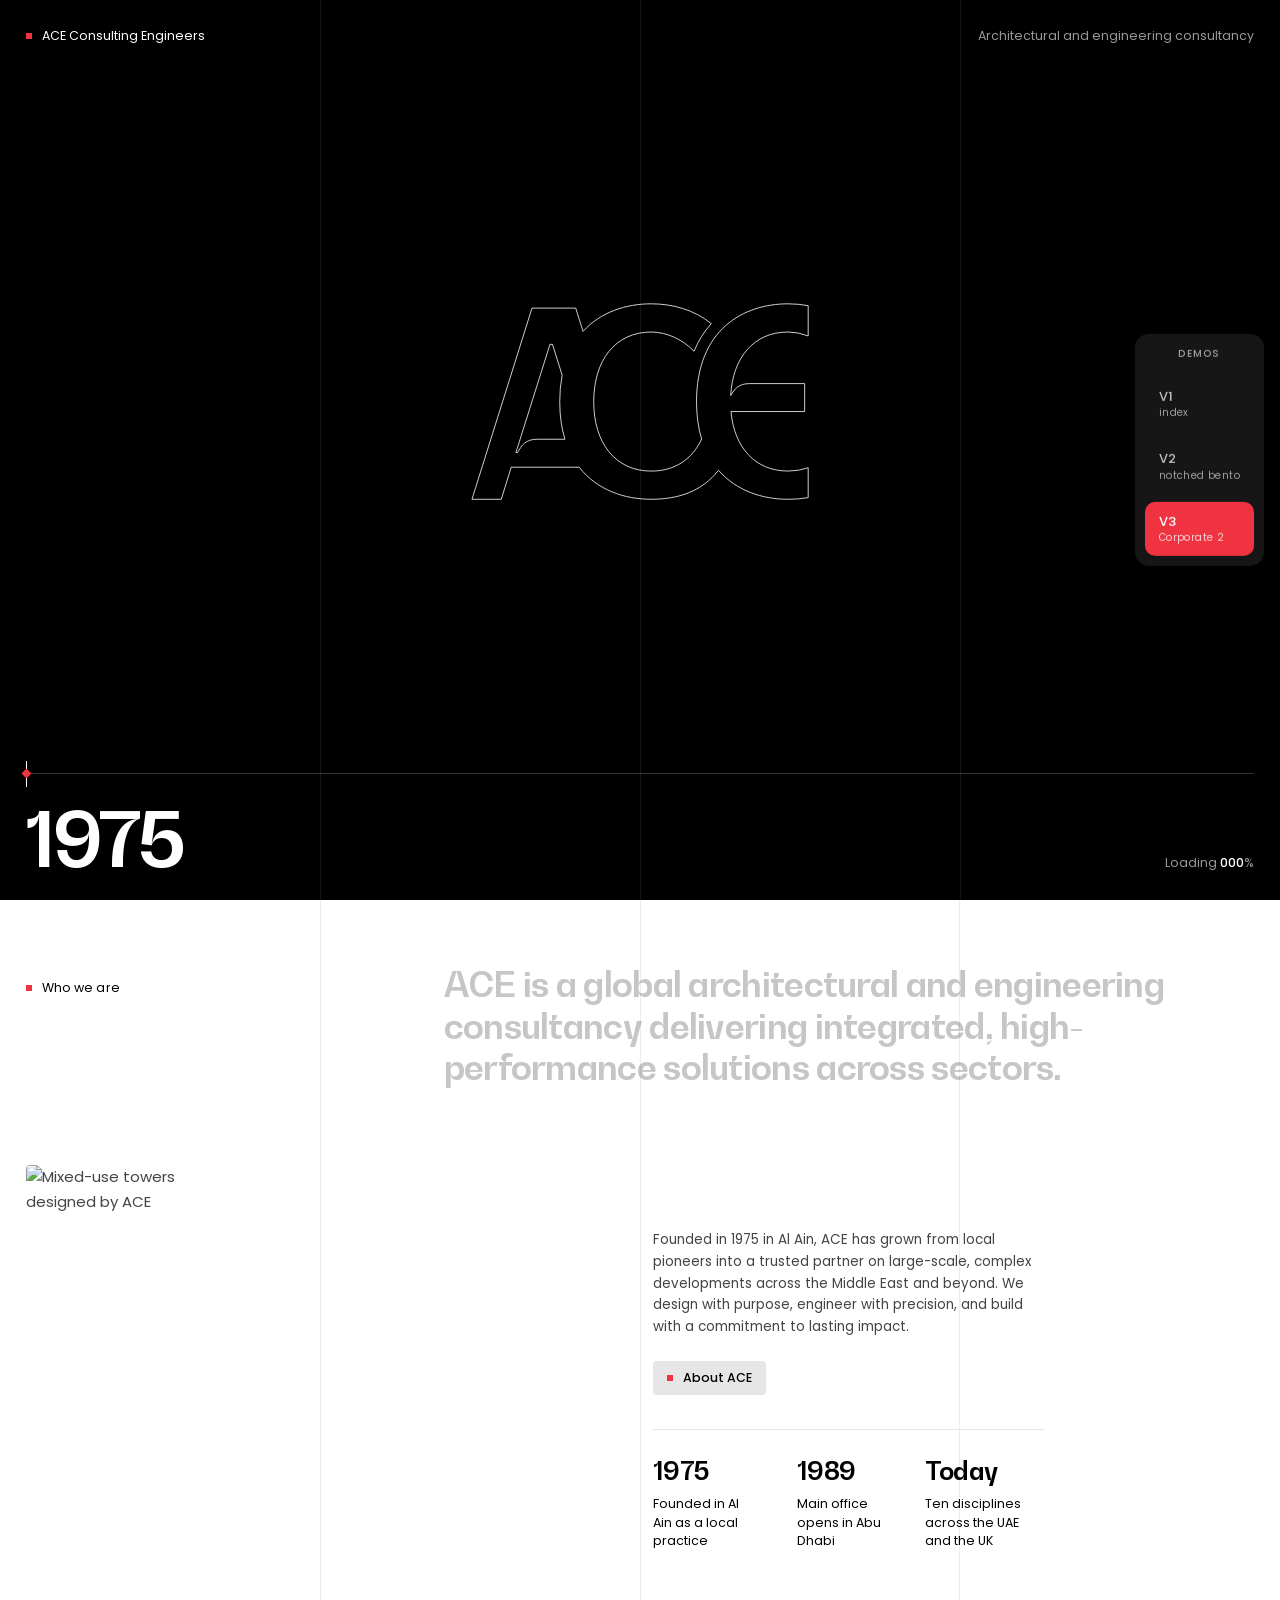
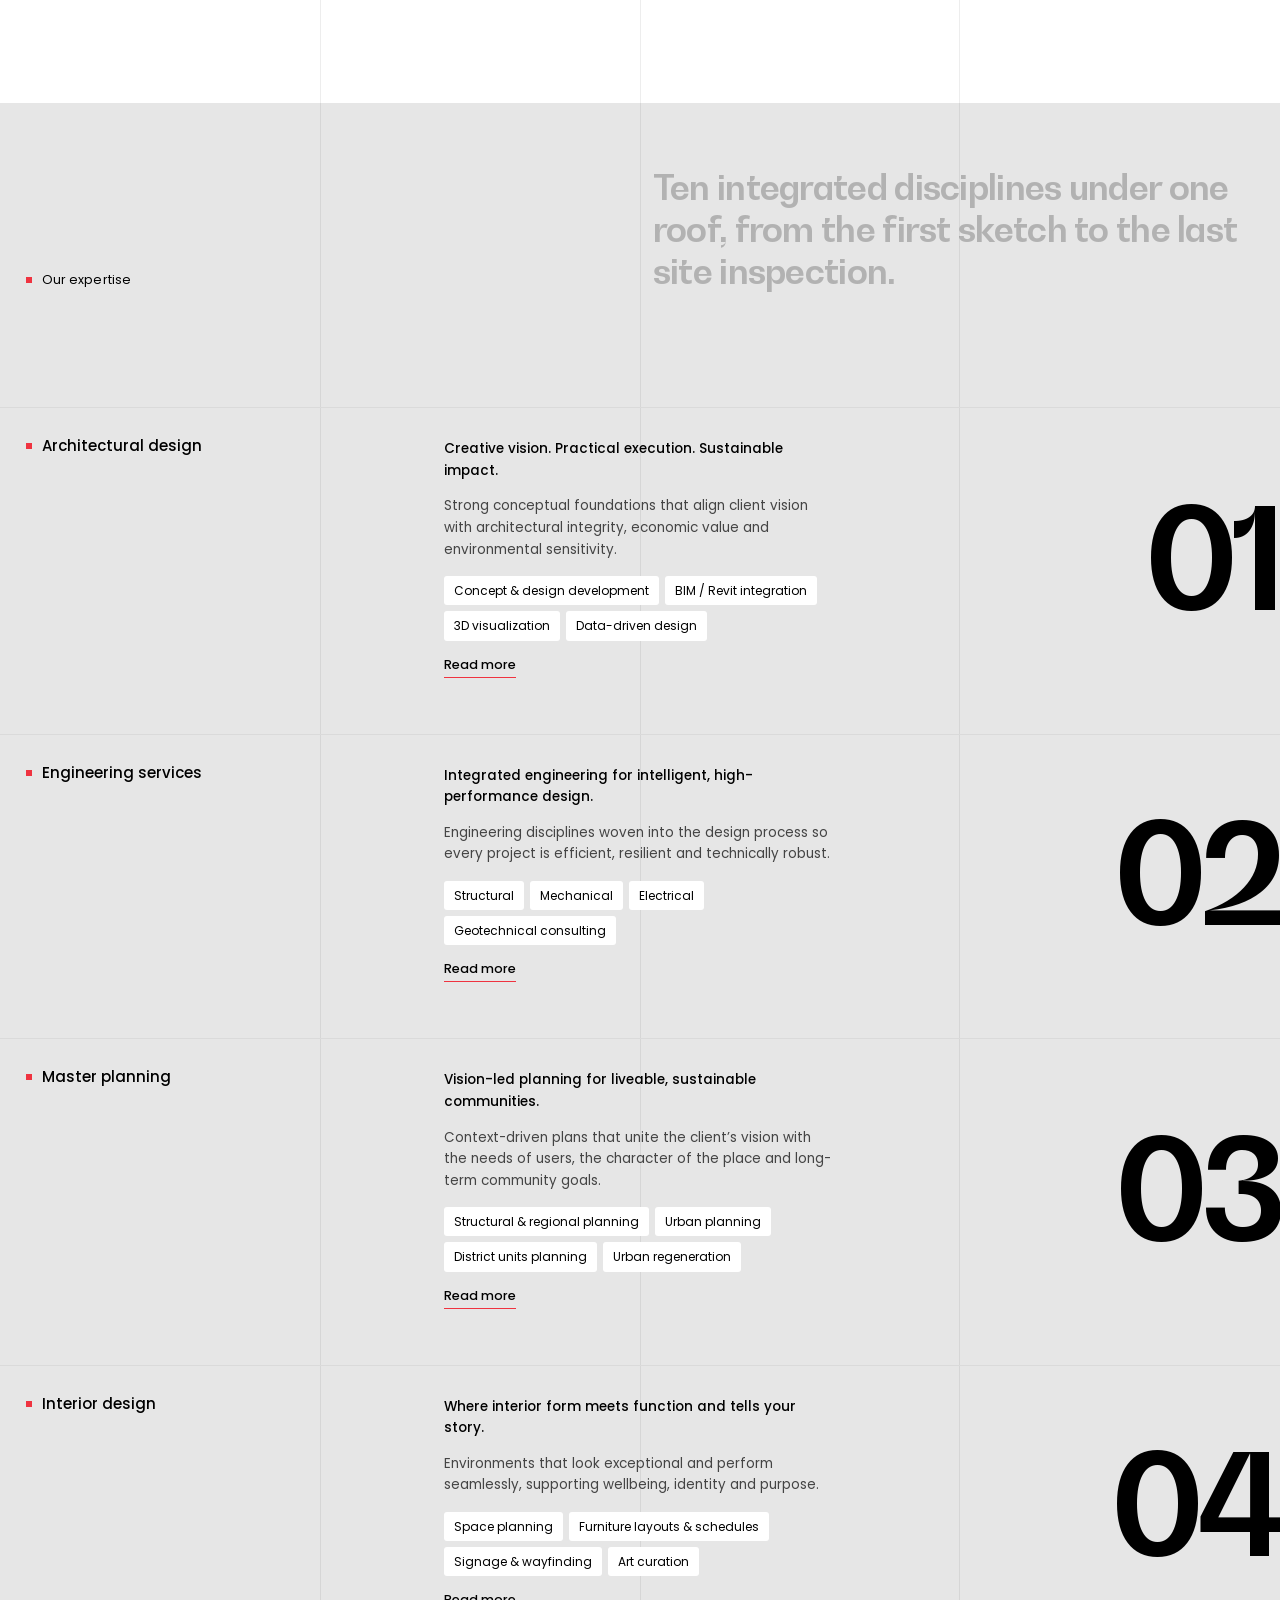
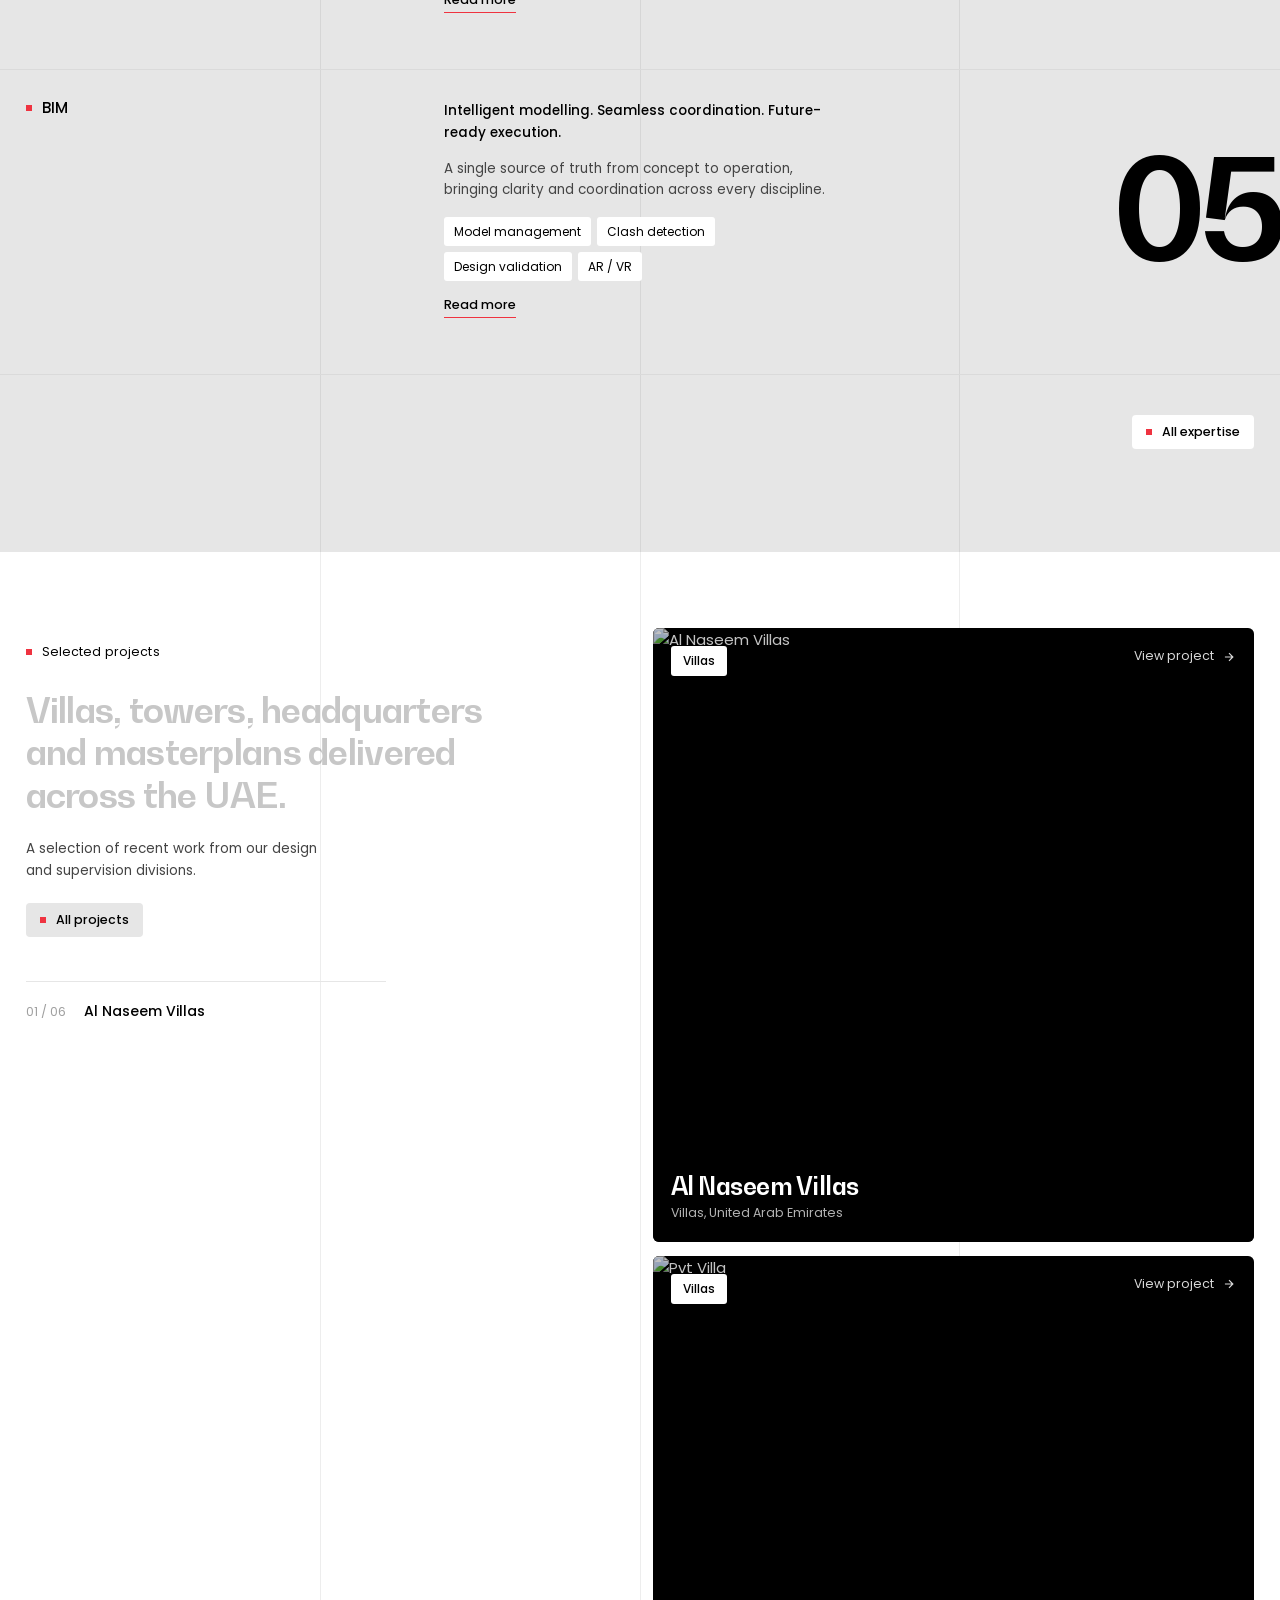
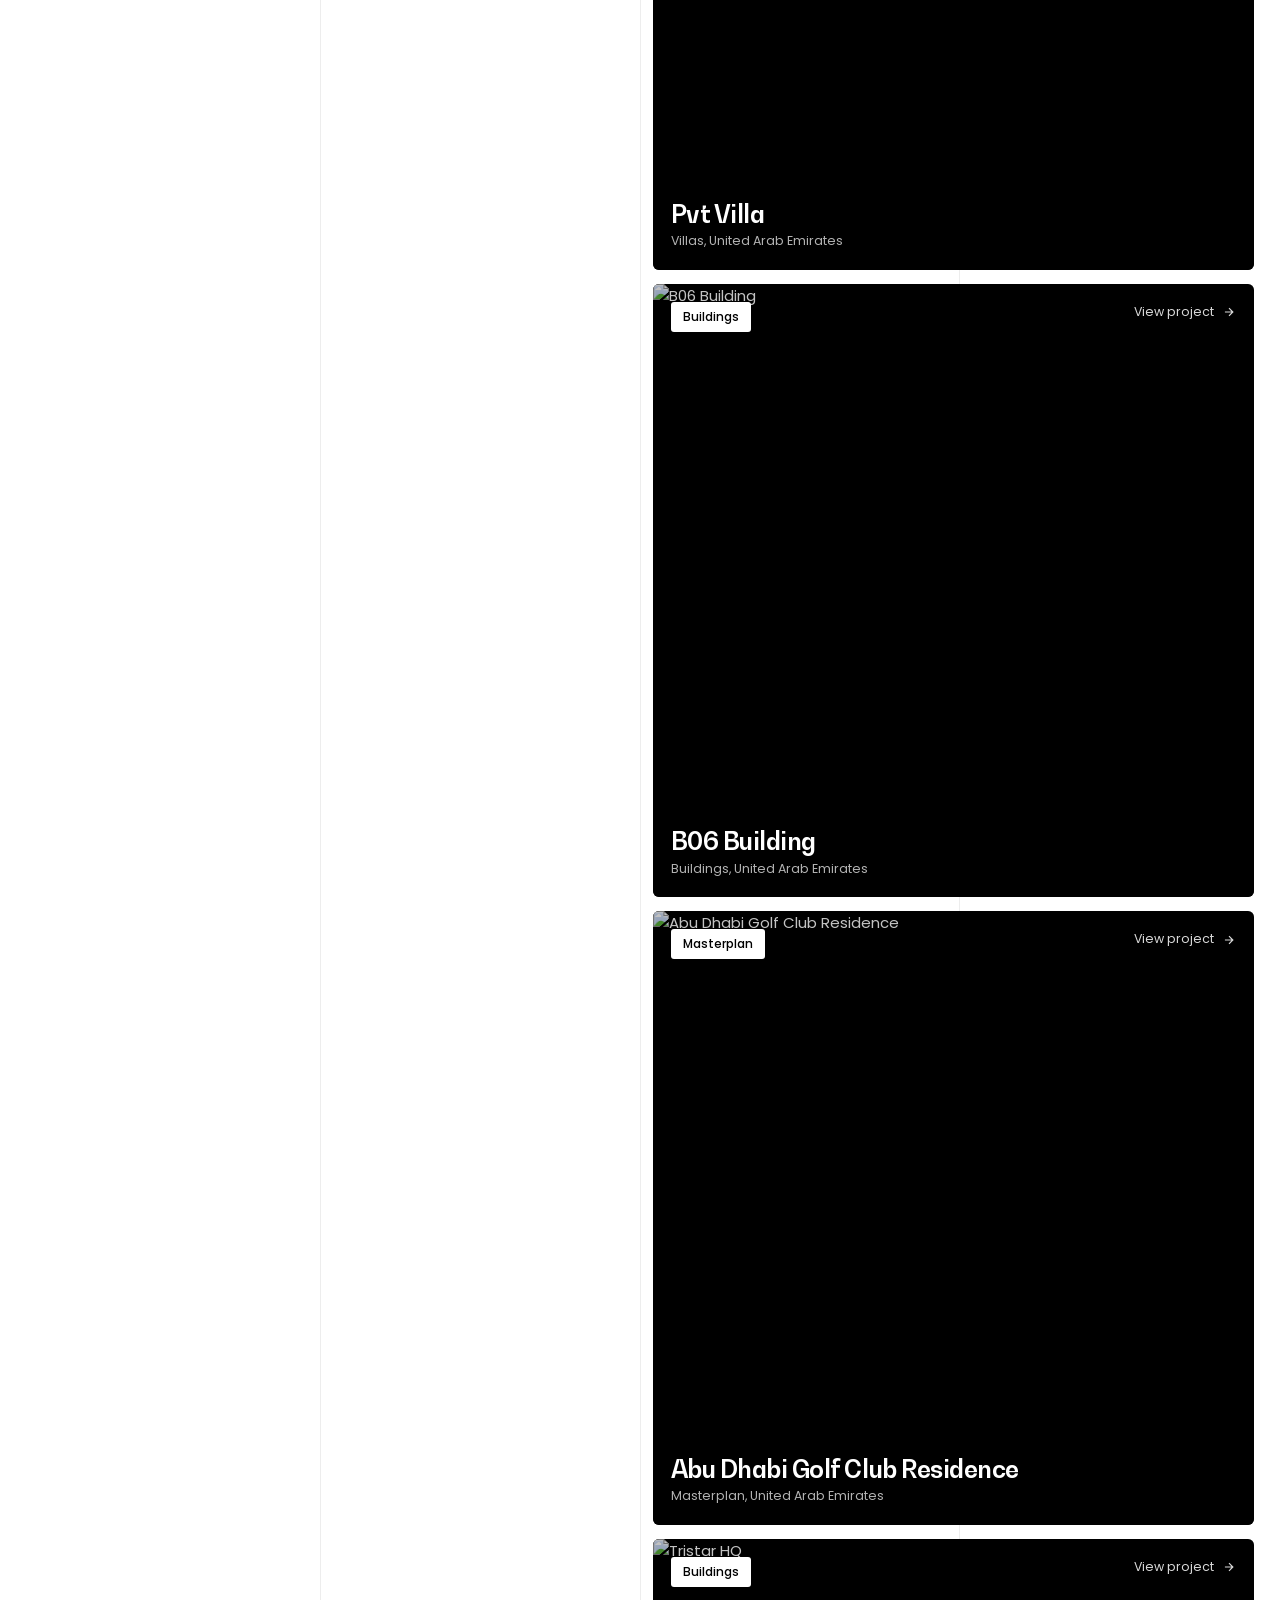
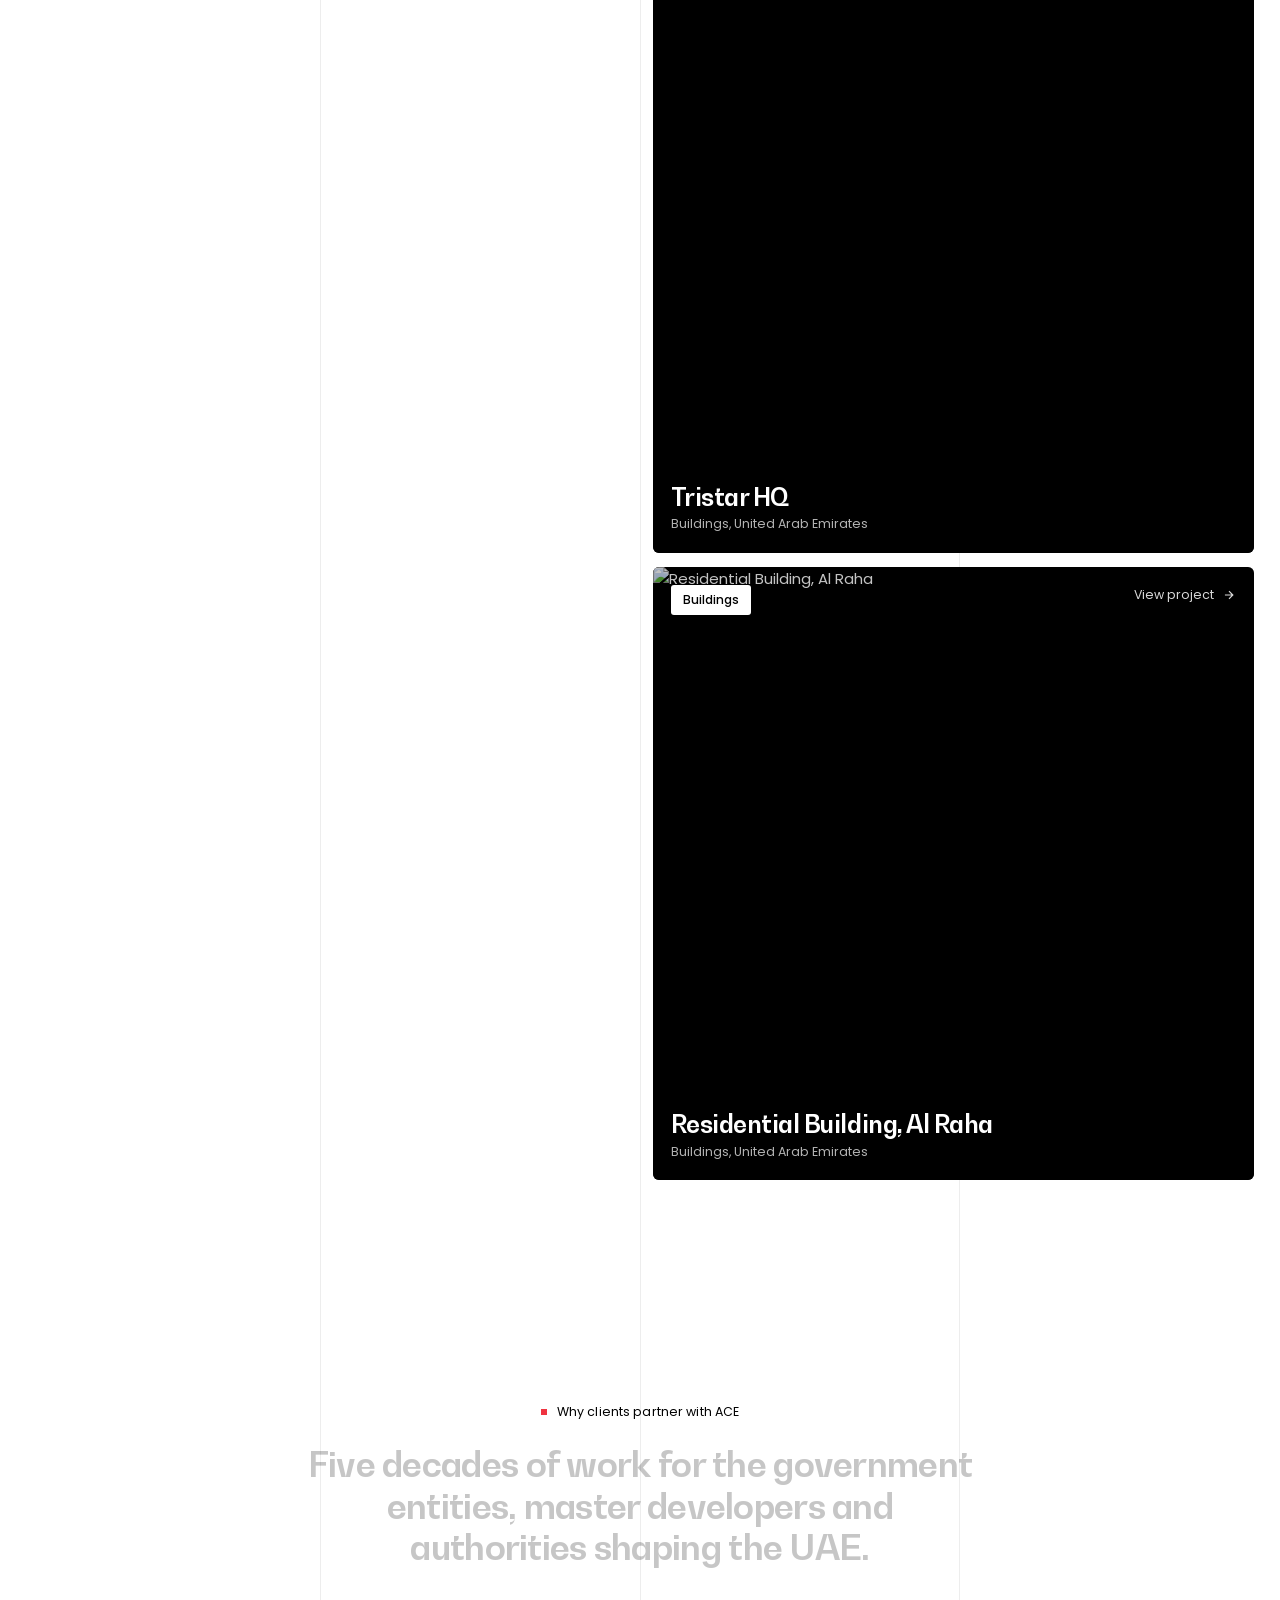
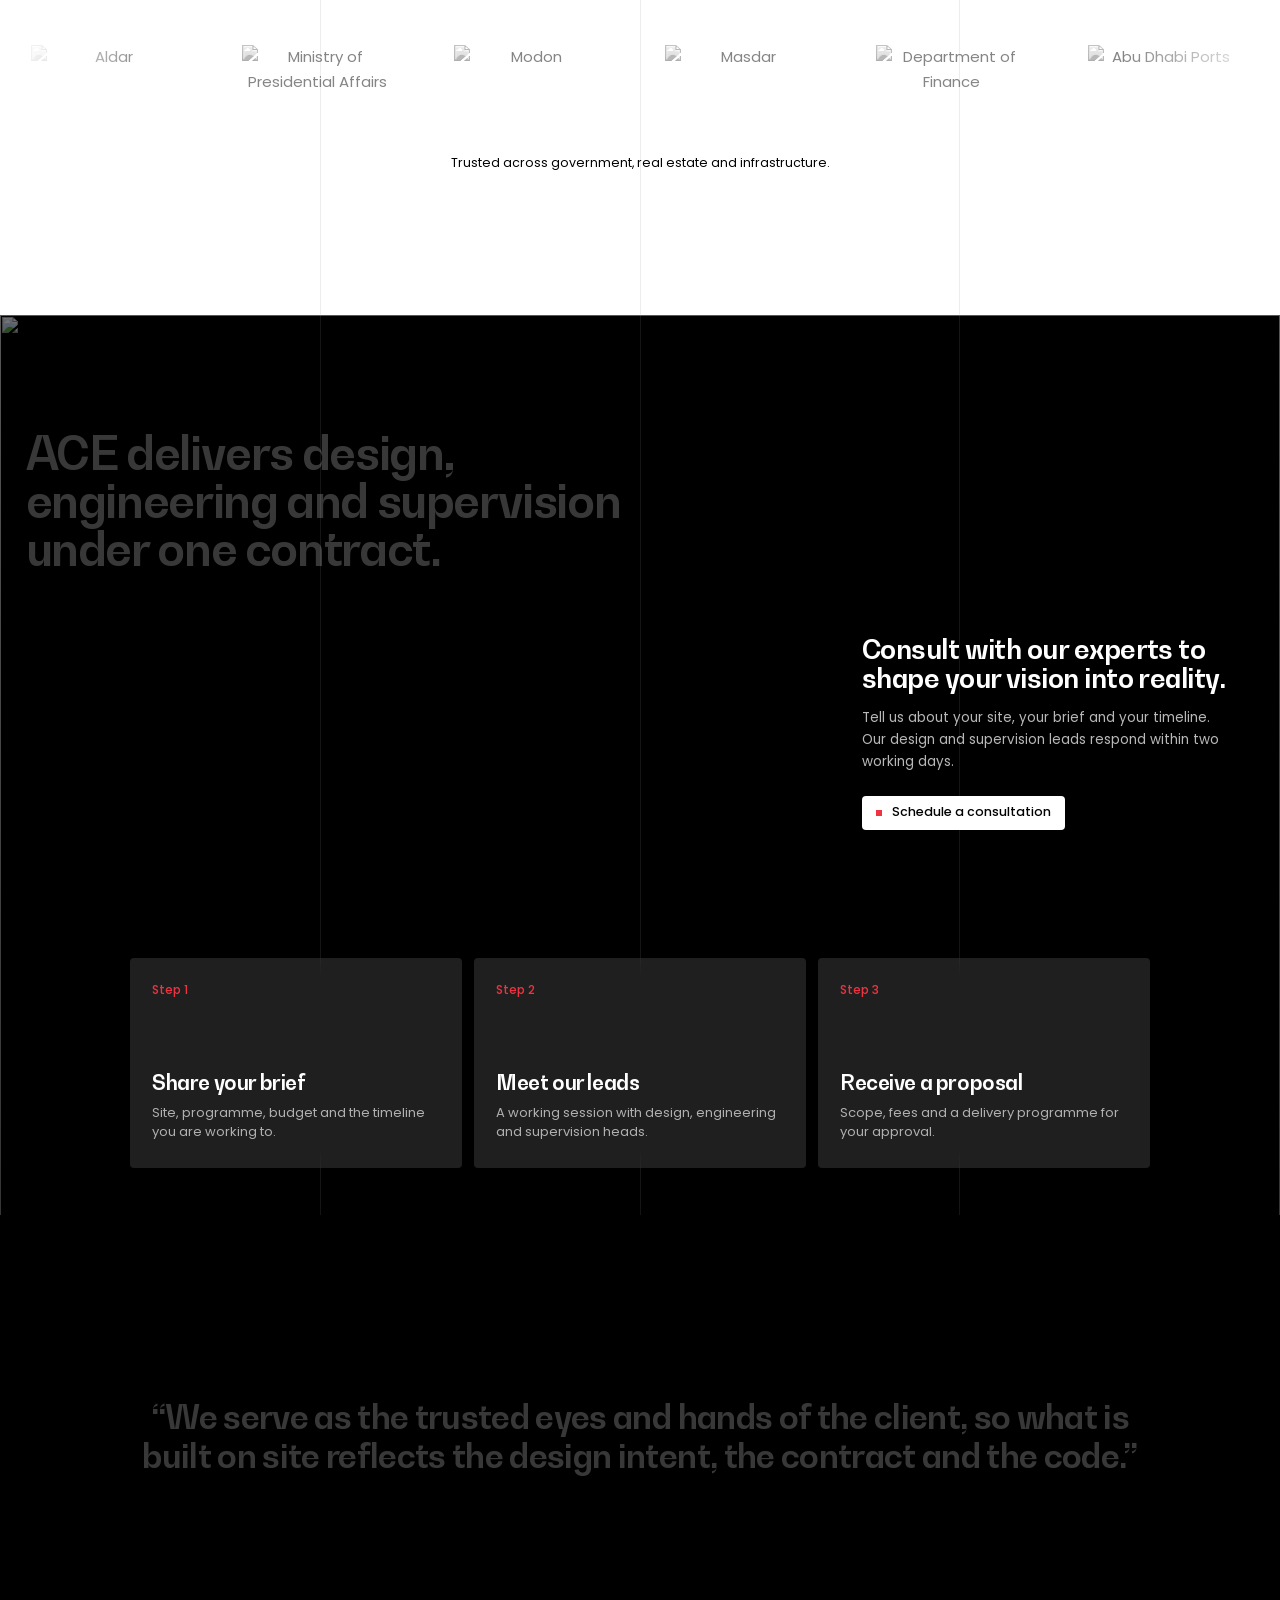
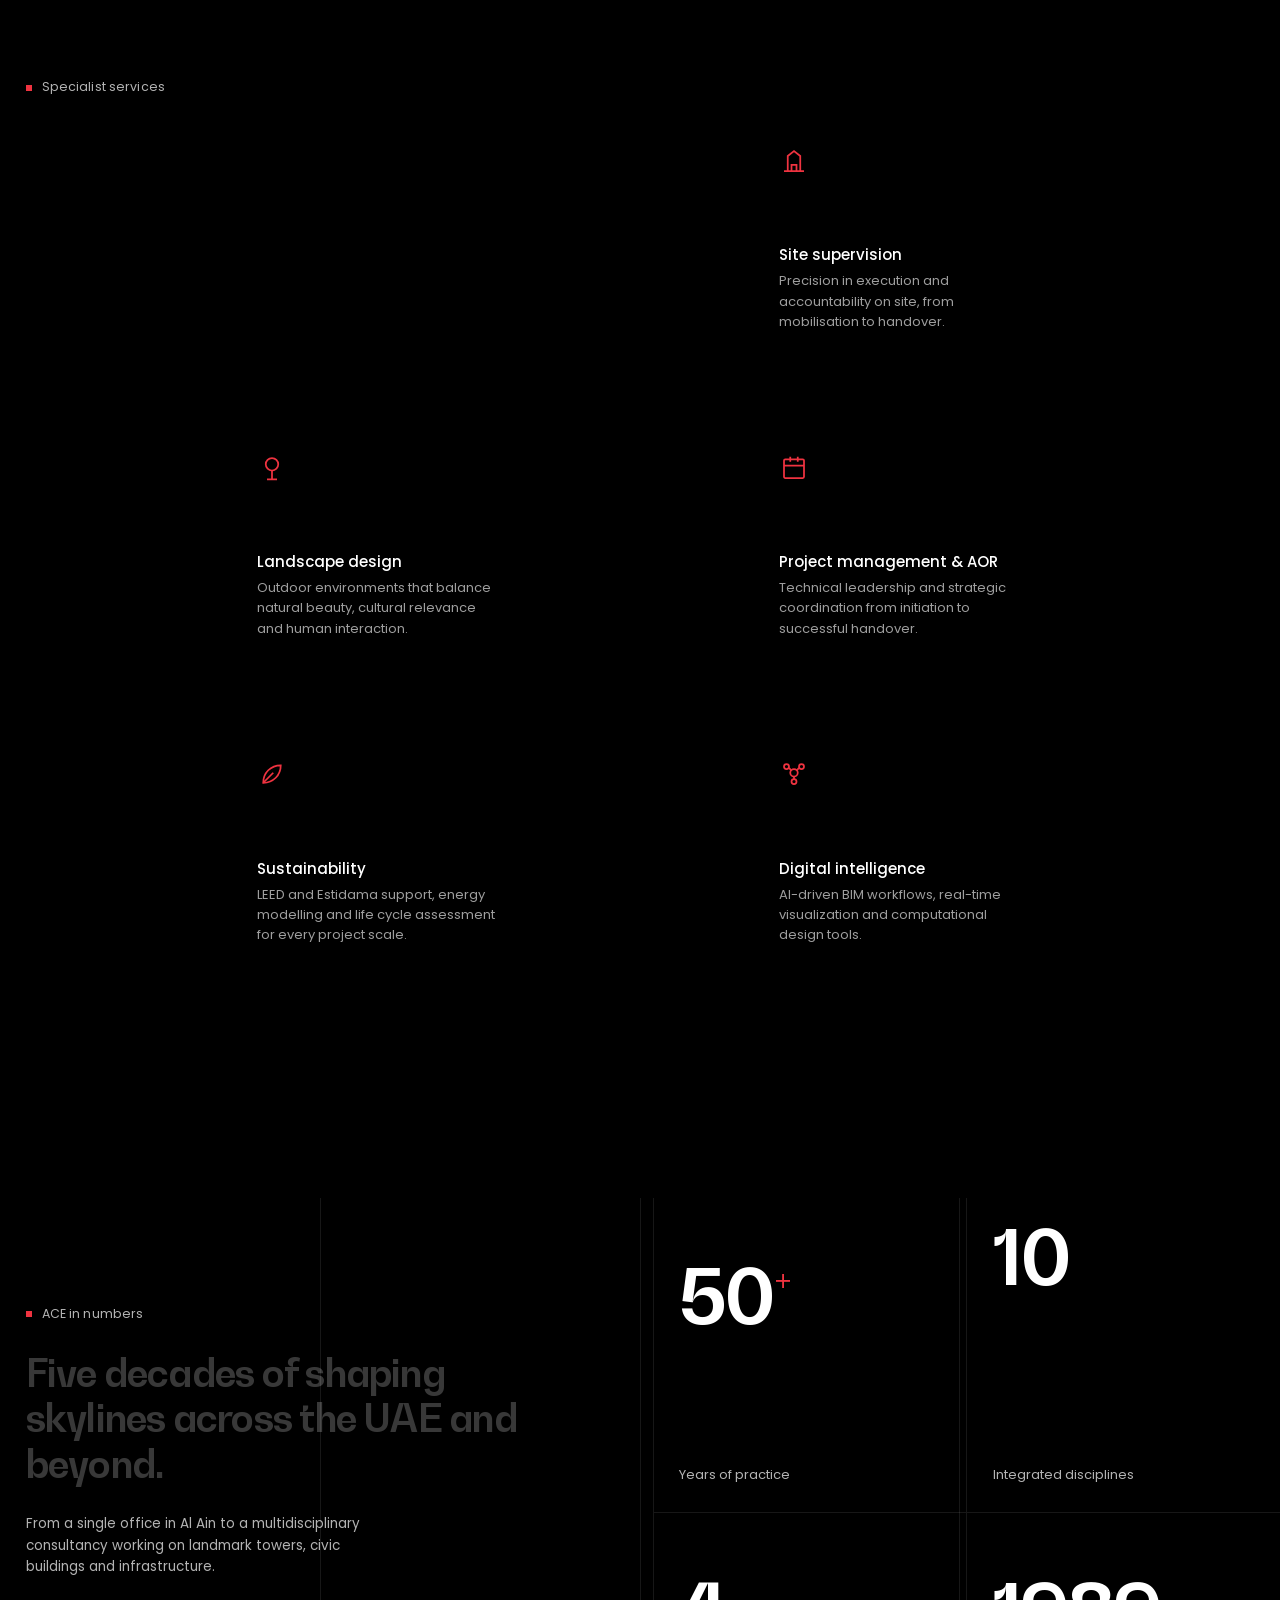
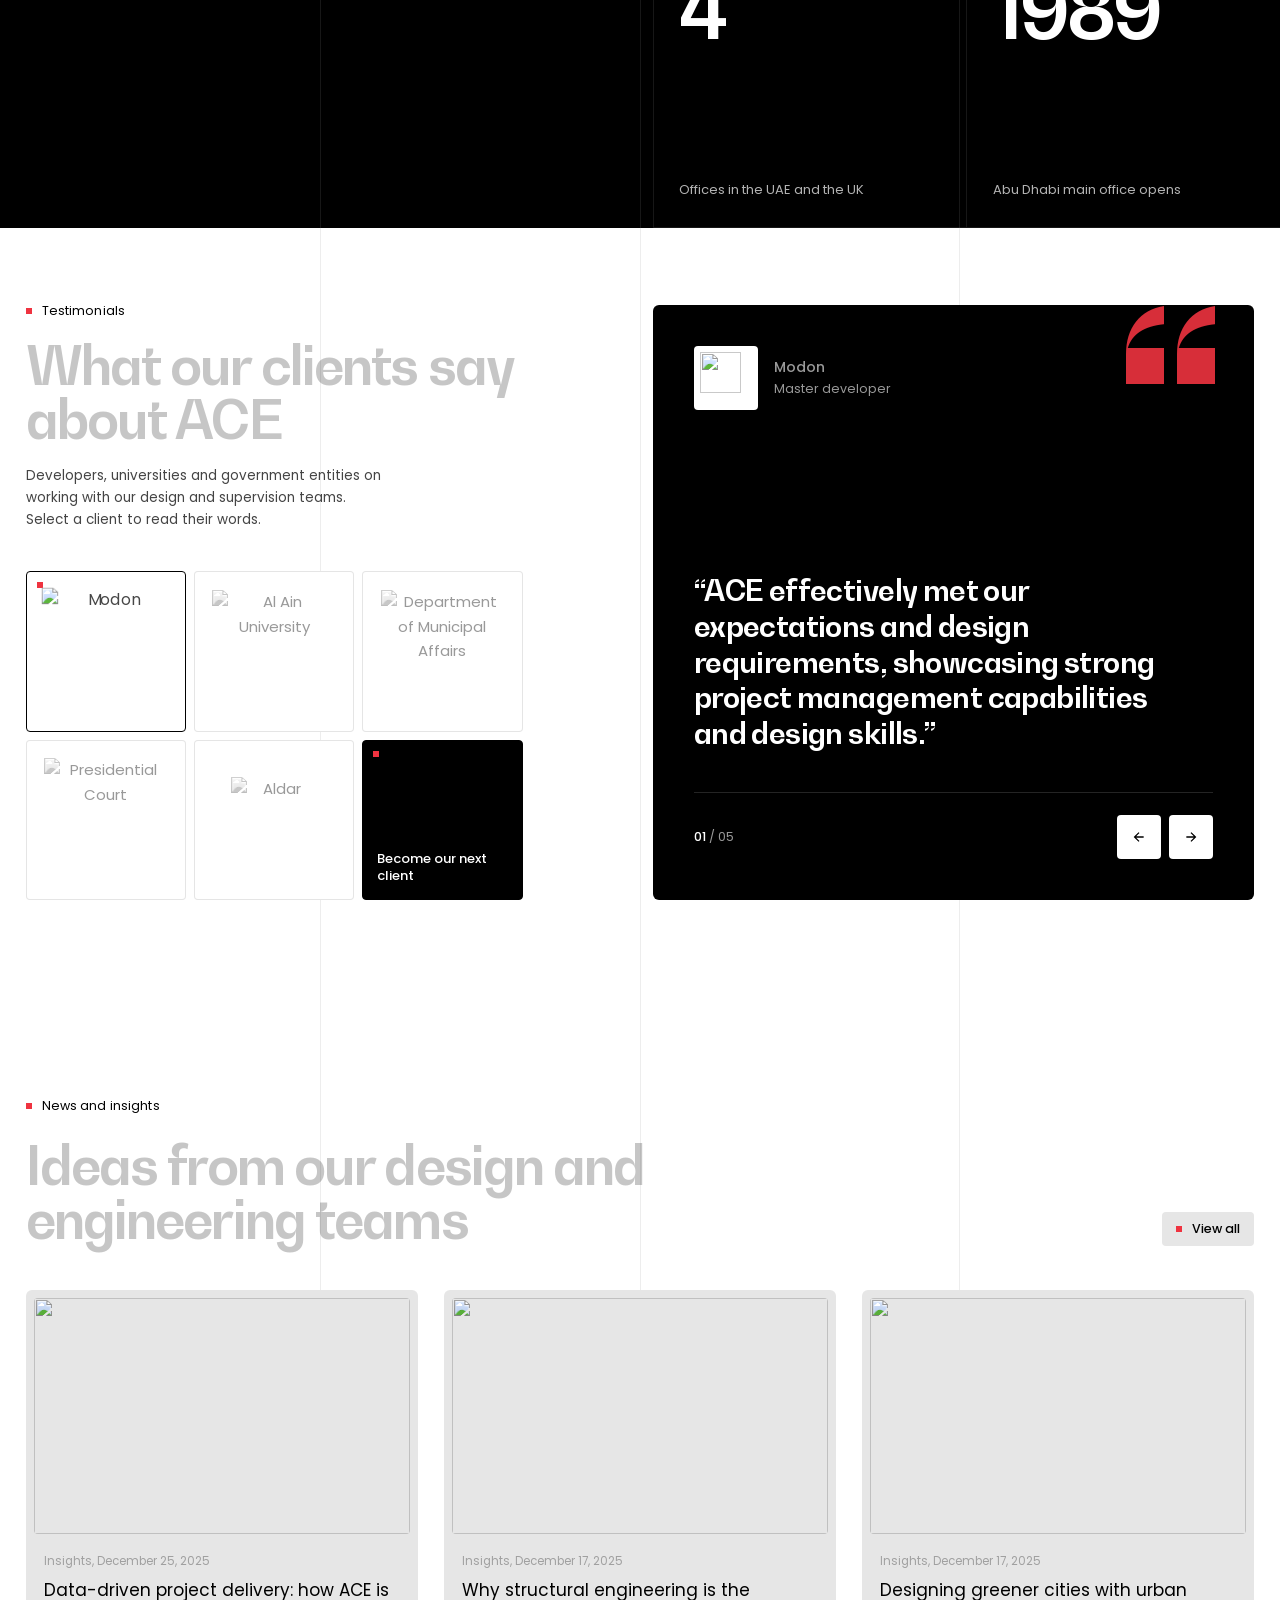
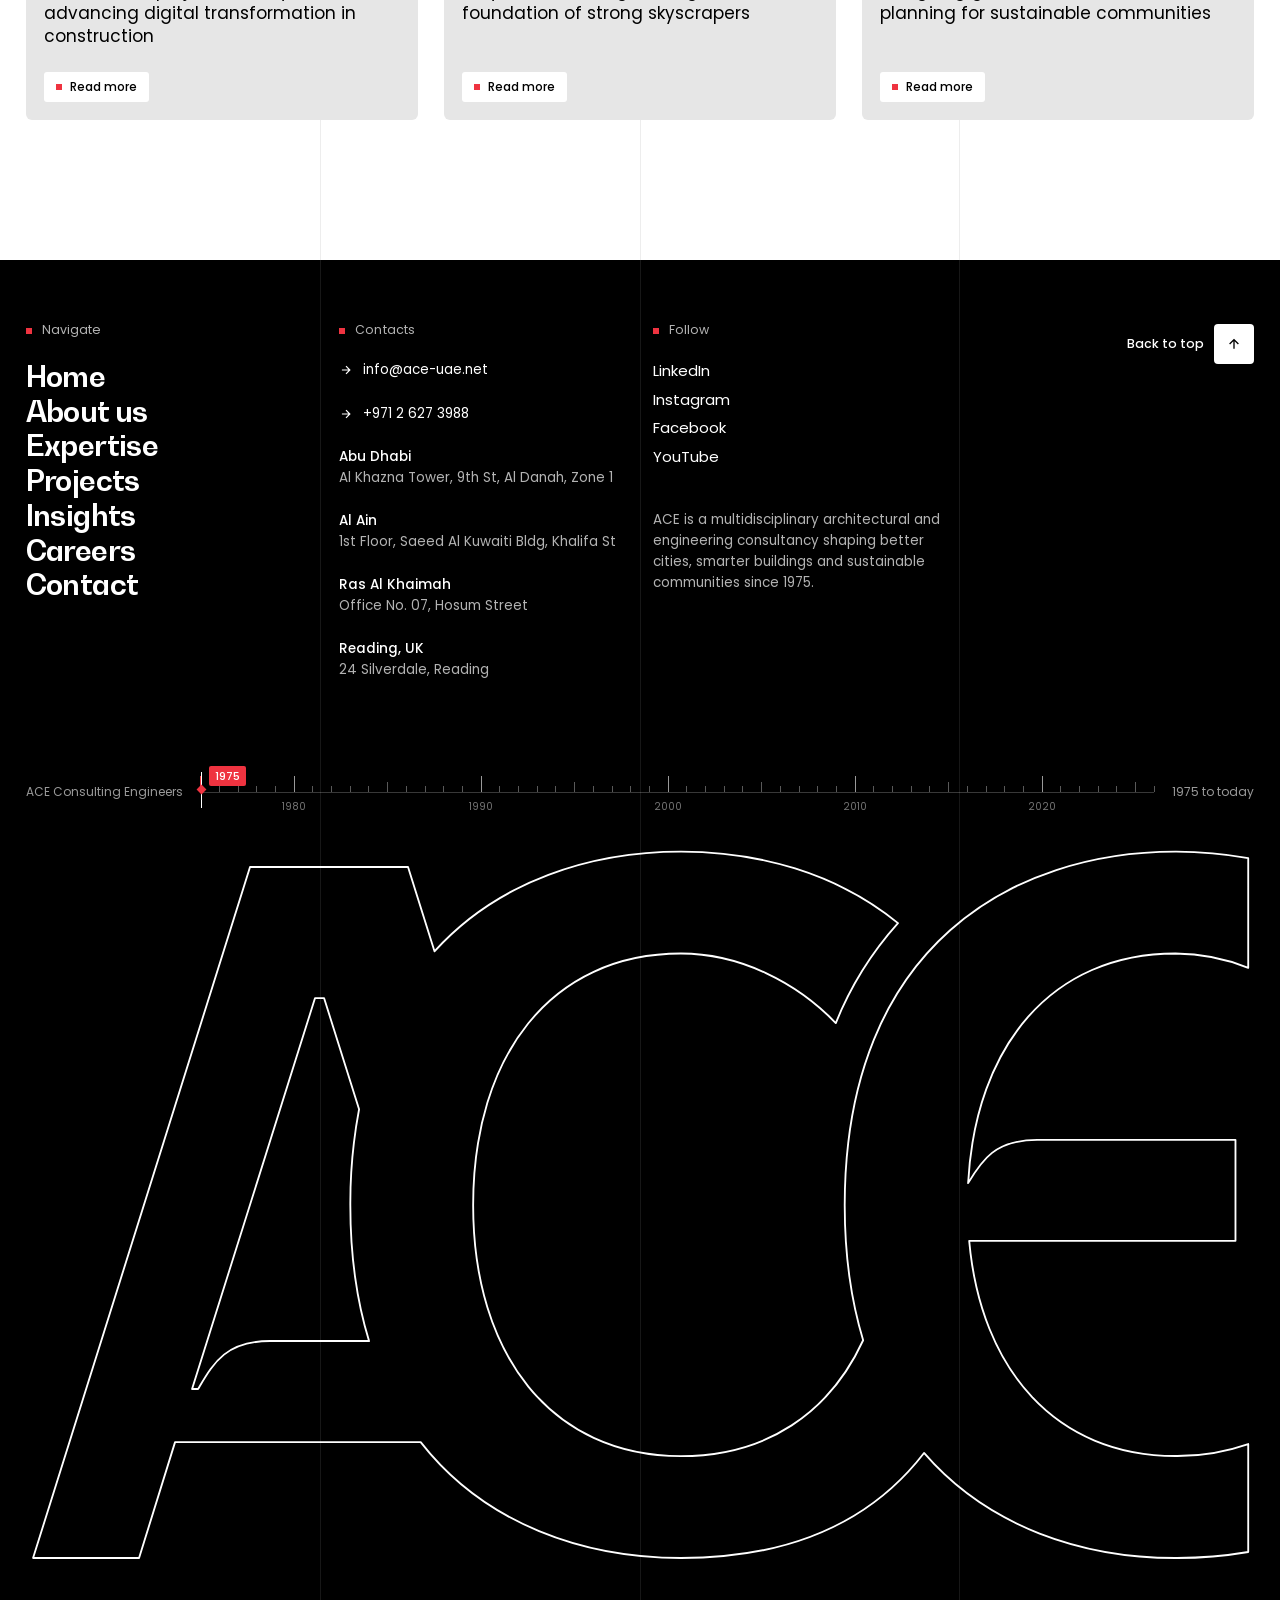
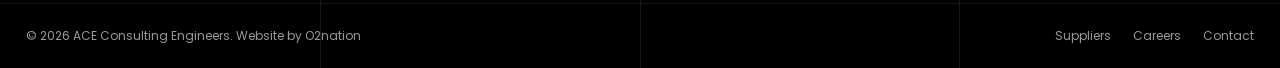
==== commit d666819d: "Move demo switcher onto each page so links load index/v2/v3 directly." ====
--- a/ace-home-v3.html
+++ b/ace-home-v3.html
@@ -1170,5 +1170,22 @@
   addEventListener('load', () => ScrollTrigger.refresh());
 })();
 </script>
+<style id="ace-demo-rail-css">
+.ace-demo-rail{position:fixed;top:50%;right:16px;transform:translateY(-50%);z-index:9999;display:flex;flex-direction:column;gap:8px;padding:10px;border-radius:14px;background:rgba(24,24,24,.92);backdrop-filter:blur(12px);-webkit-backdrop-filter:blur(12px);box-shadow:0 12px 40px rgba(0,0,0,.35);font-family:Poppins,"Helvetica Neue",Arial,sans-serif}
+.ace-demo-rail__label{font-size:10px;font-weight:500;letter-spacing:.12em;text-transform:uppercase;color:#a0a0a0;text-align:center;padding:2px 4px 6px}
+.ace-demo-rail a{display:block;min-width:72px;padding:12px 14px;border-radius:10px;background:transparent;color:rgba(255,255,255,.72);font-size:13px;font-weight:500;line-height:1.2;text-align:left;text-decoration:none;transition:background .25s cubic-bezier(.22,.8,.2,1),color .25s cubic-bezier(.22,.8,.2,1)}
+.ace-demo-rail a span{display:block;font-size:10px;font-weight:400;color:#a0a0a0;margin-top:3px;letter-spacing:.04em}
+.ace-demo-rail a:hover{background:rgba(255,255,255,.08);color:#fff}
+.ace-demo-rail a.is-active{background:#EF3340;color:#fff}
+.ace-demo-rail a.is-active span{color:rgba(255,255,255,.8)}
+.ace-demo-rail a:focus-visible{outline:2px solid #fff;outline-offset:2px}
+@media (max-width:640px){.ace-demo-rail{top:auto;bottom:16px;right:50%;transform:translateX(50%);flex-direction:row;align-items:stretch;padding:8px;gap:6px}.ace-demo-rail__label,.ace-demo-rail a span{display:none}.ace-demo-rail a{min-width:64px;padding:10px 12px;text-align:center}}
+</style>
+<nav class="ace-demo-rail" aria-label="Demo versions">
+  <div class="ace-demo-rail__label">Demos</div>
+  <a href="index.html">V1<span>index</span></a>
+  <a href="ace-homepage-v2.html">V2<span>notched bento</span></a>
+  <a href="ace-home-v3.html" class="is-active" aria-current="page">V3<span>Corporate 2</span></a>
+</nav>
 </body>
 </html>
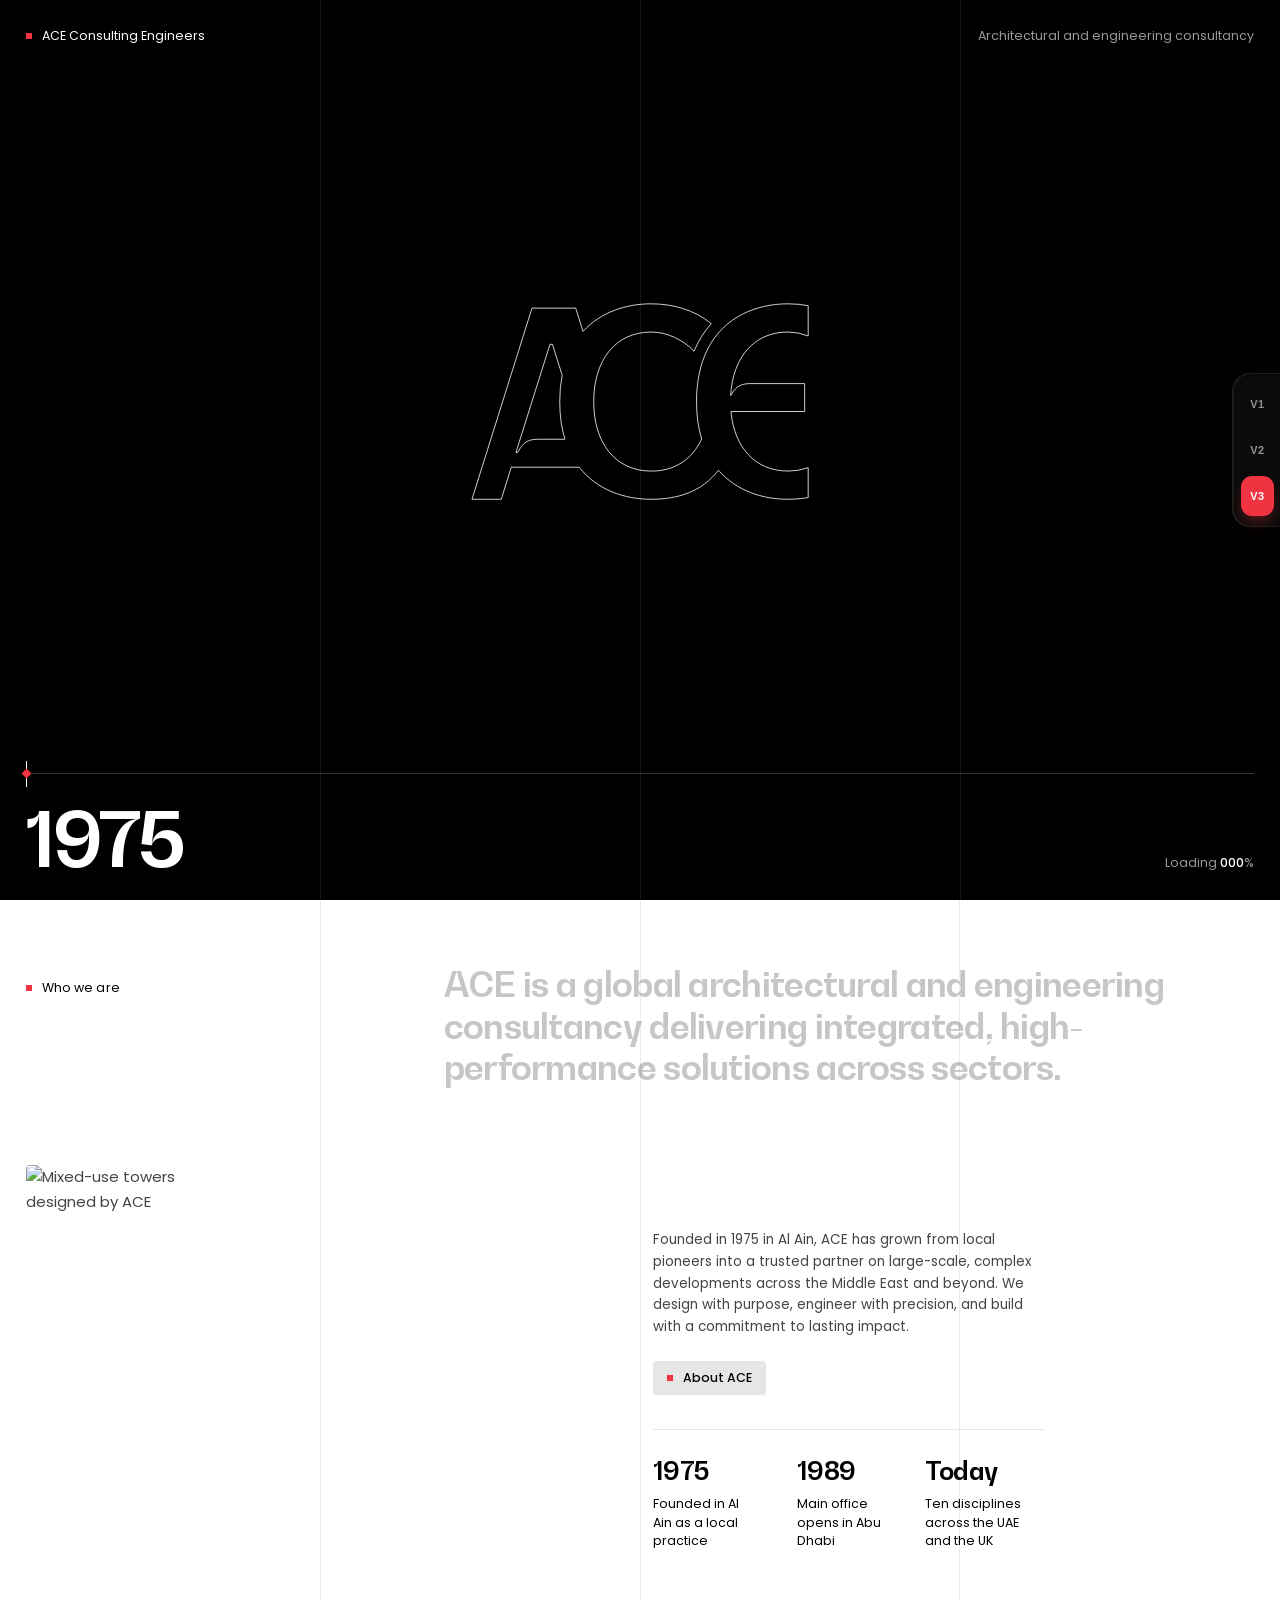
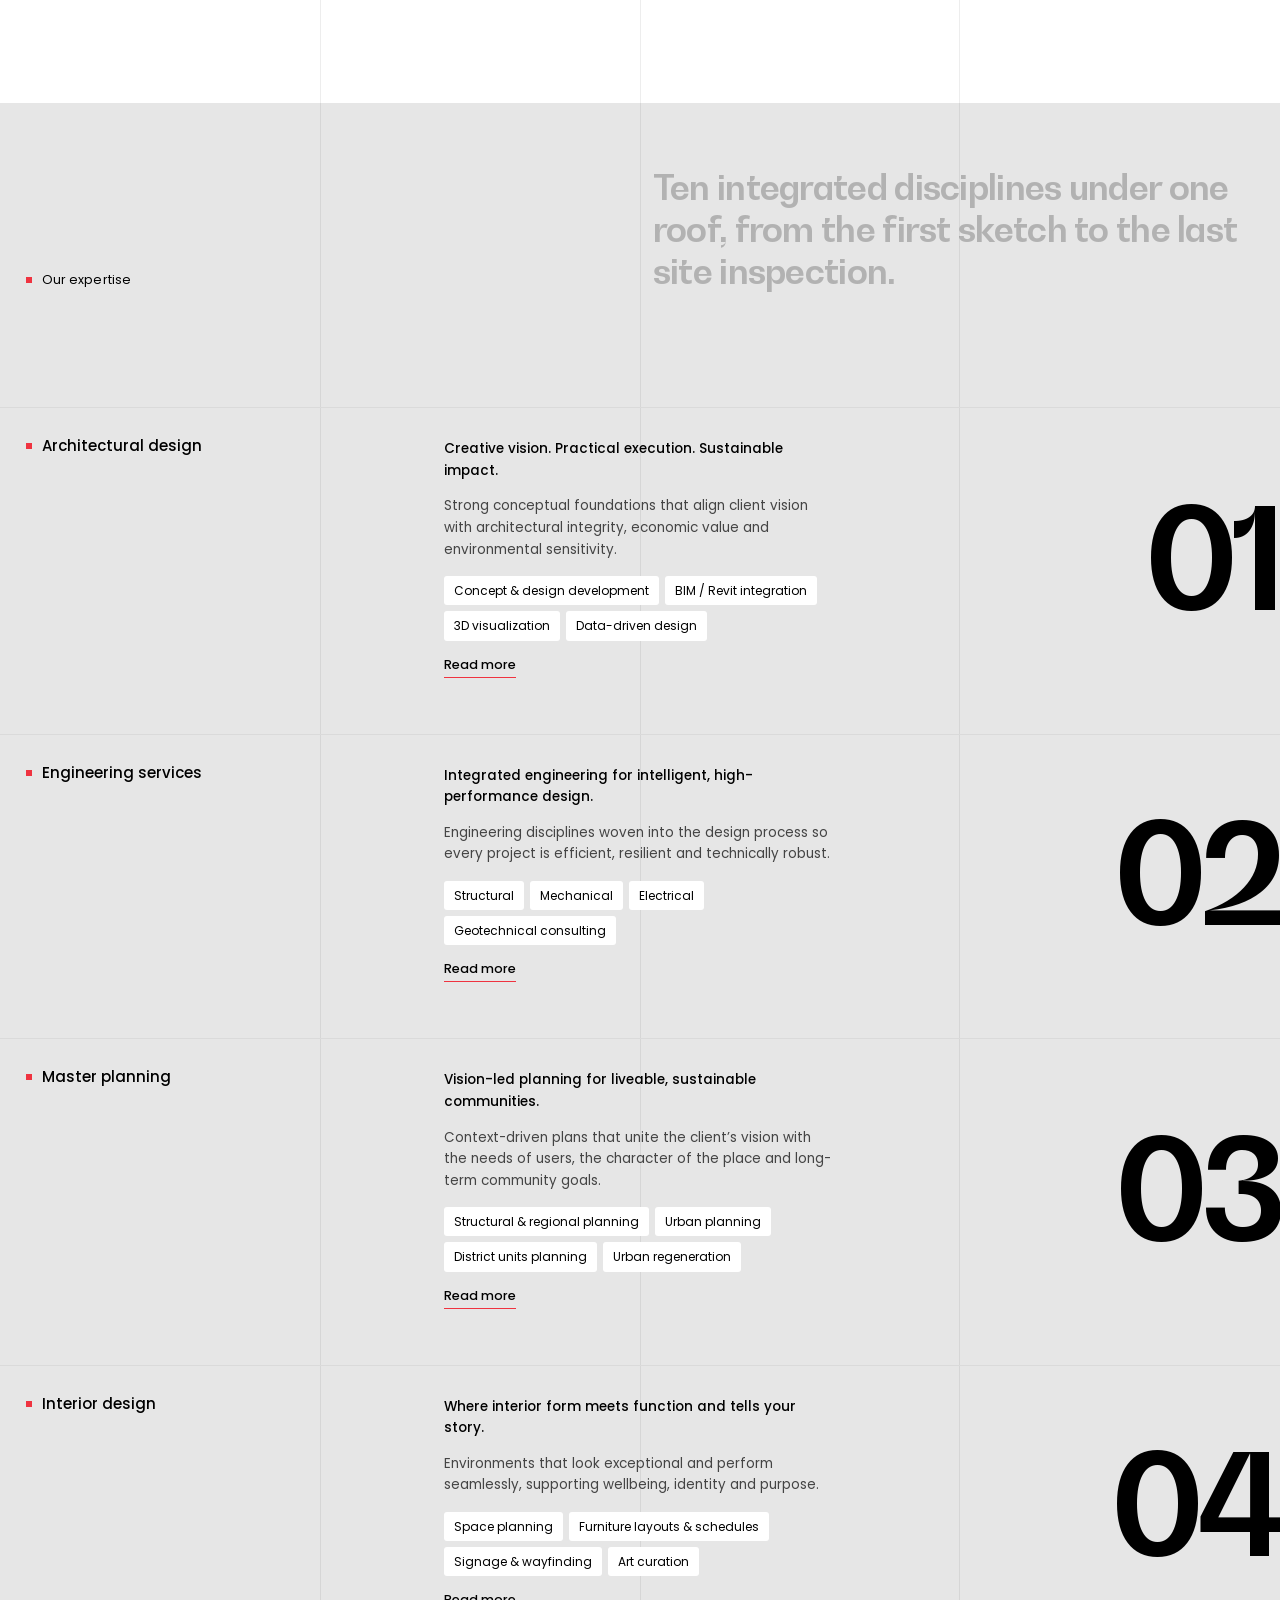
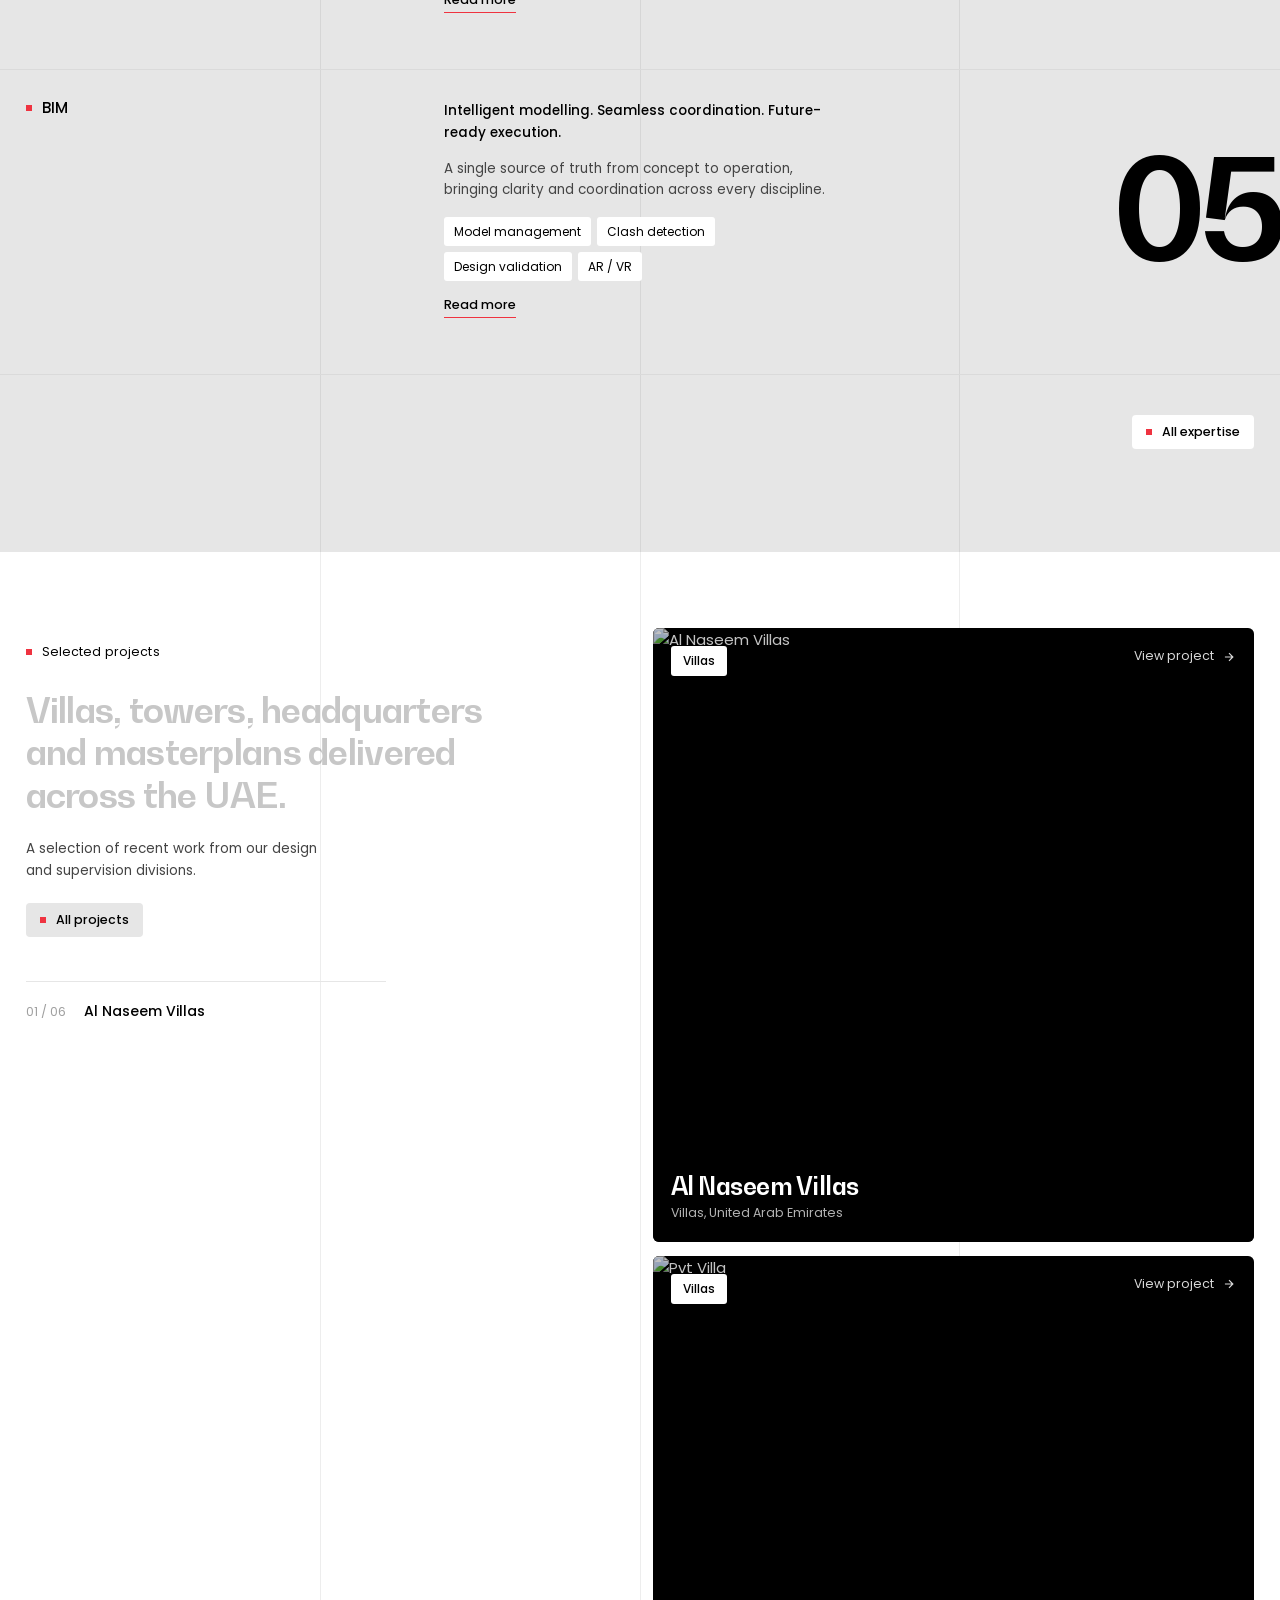
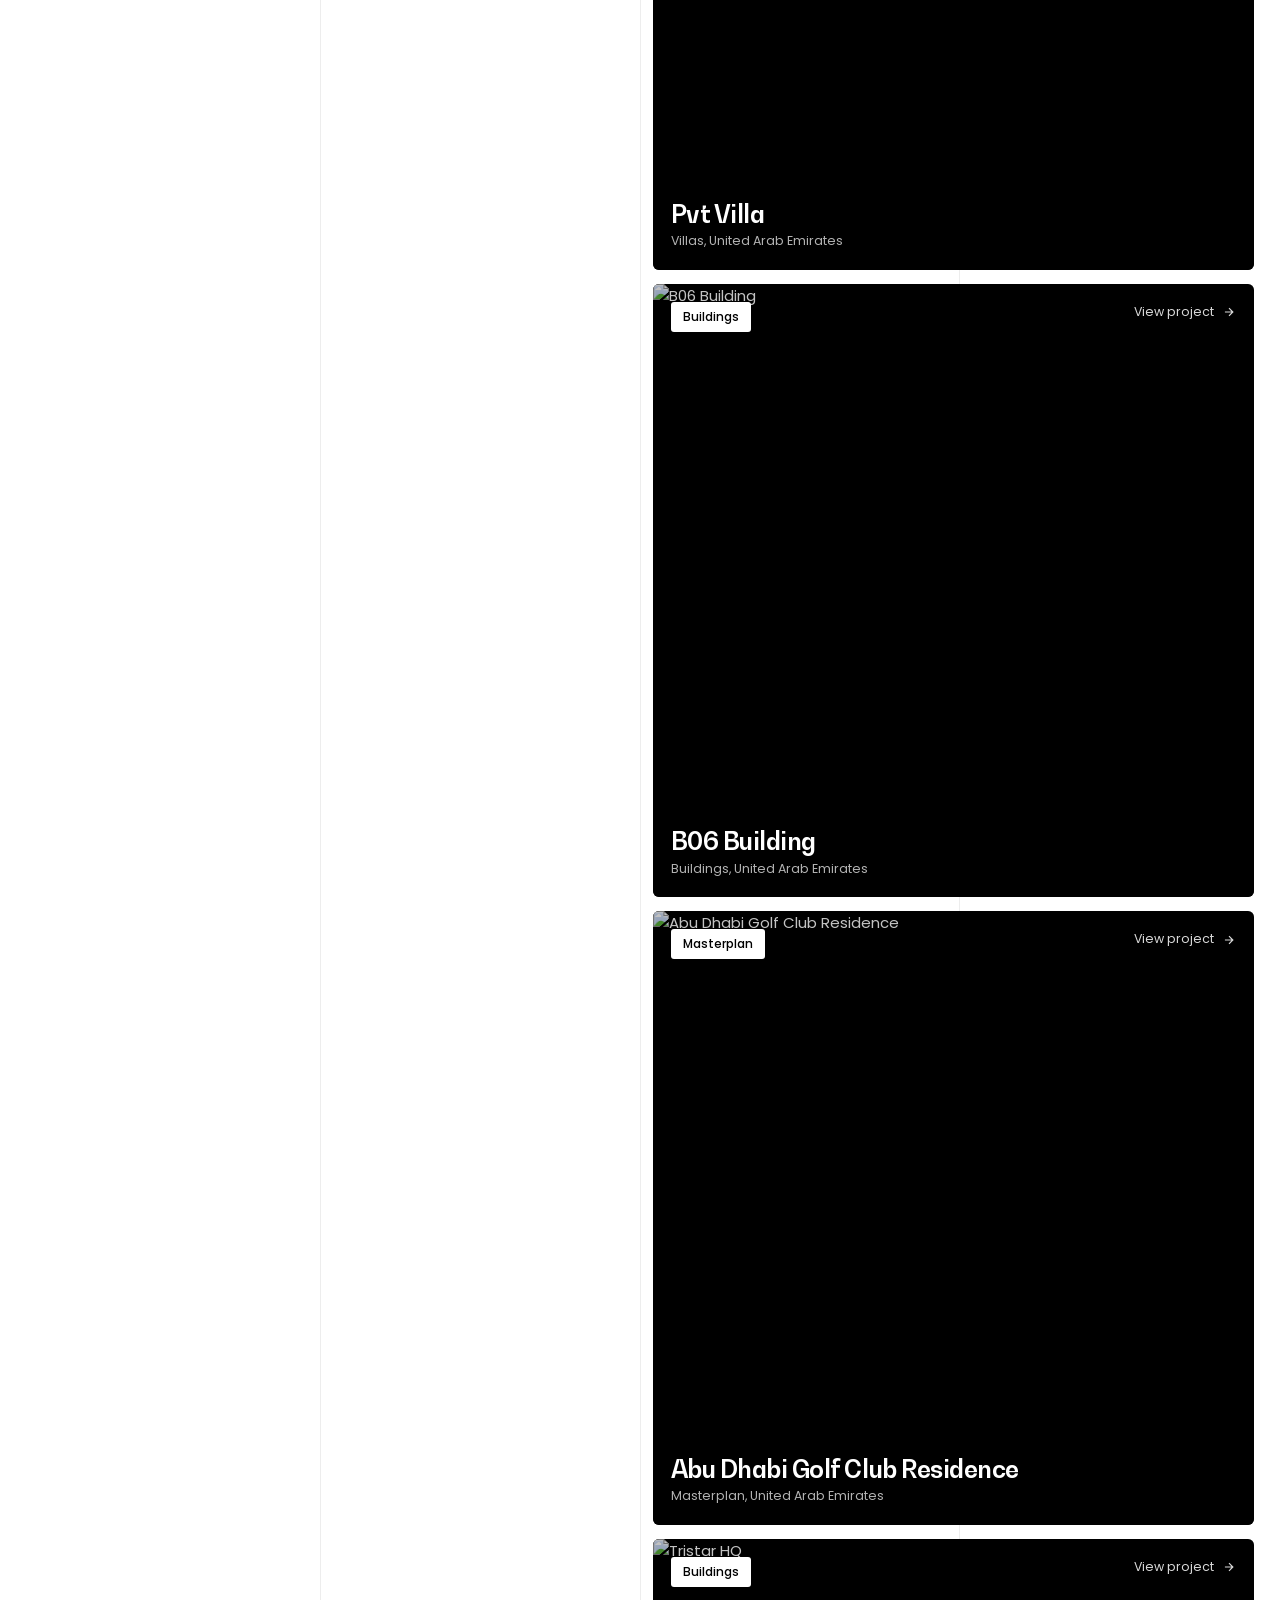
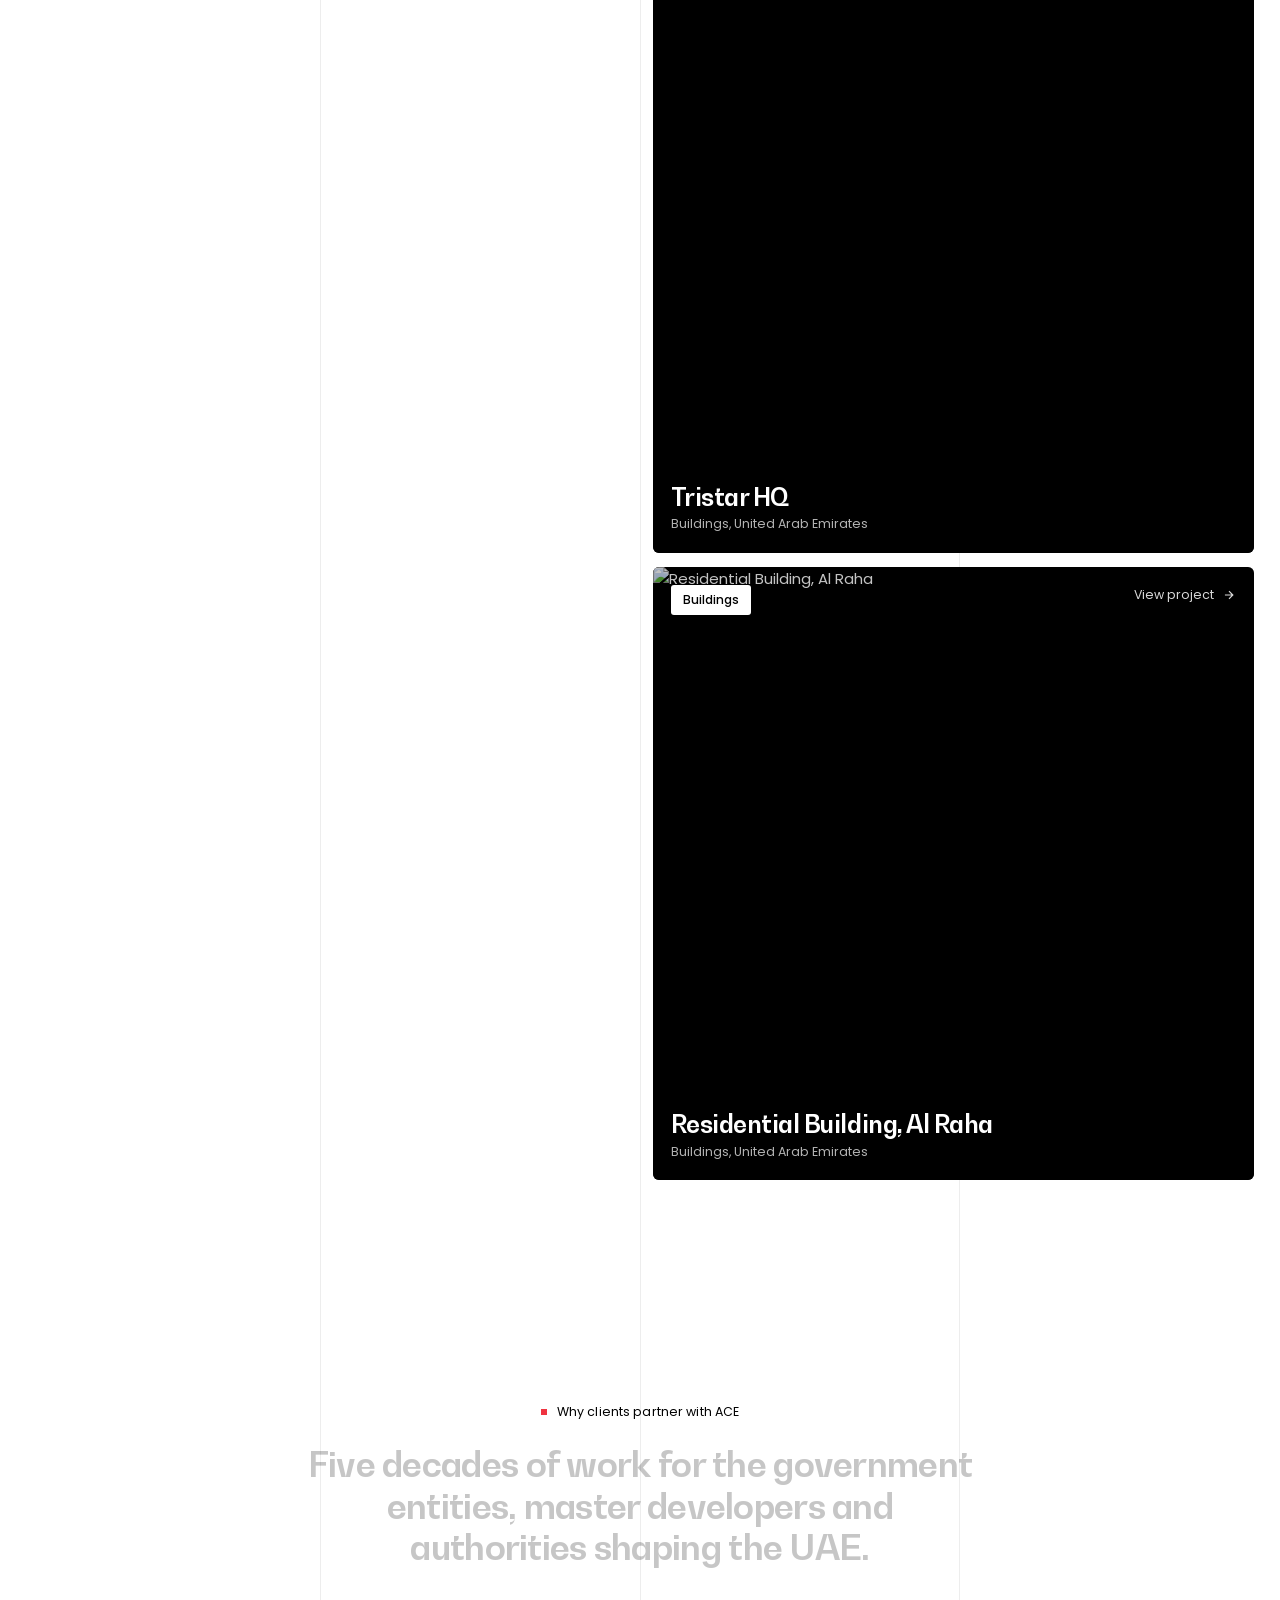
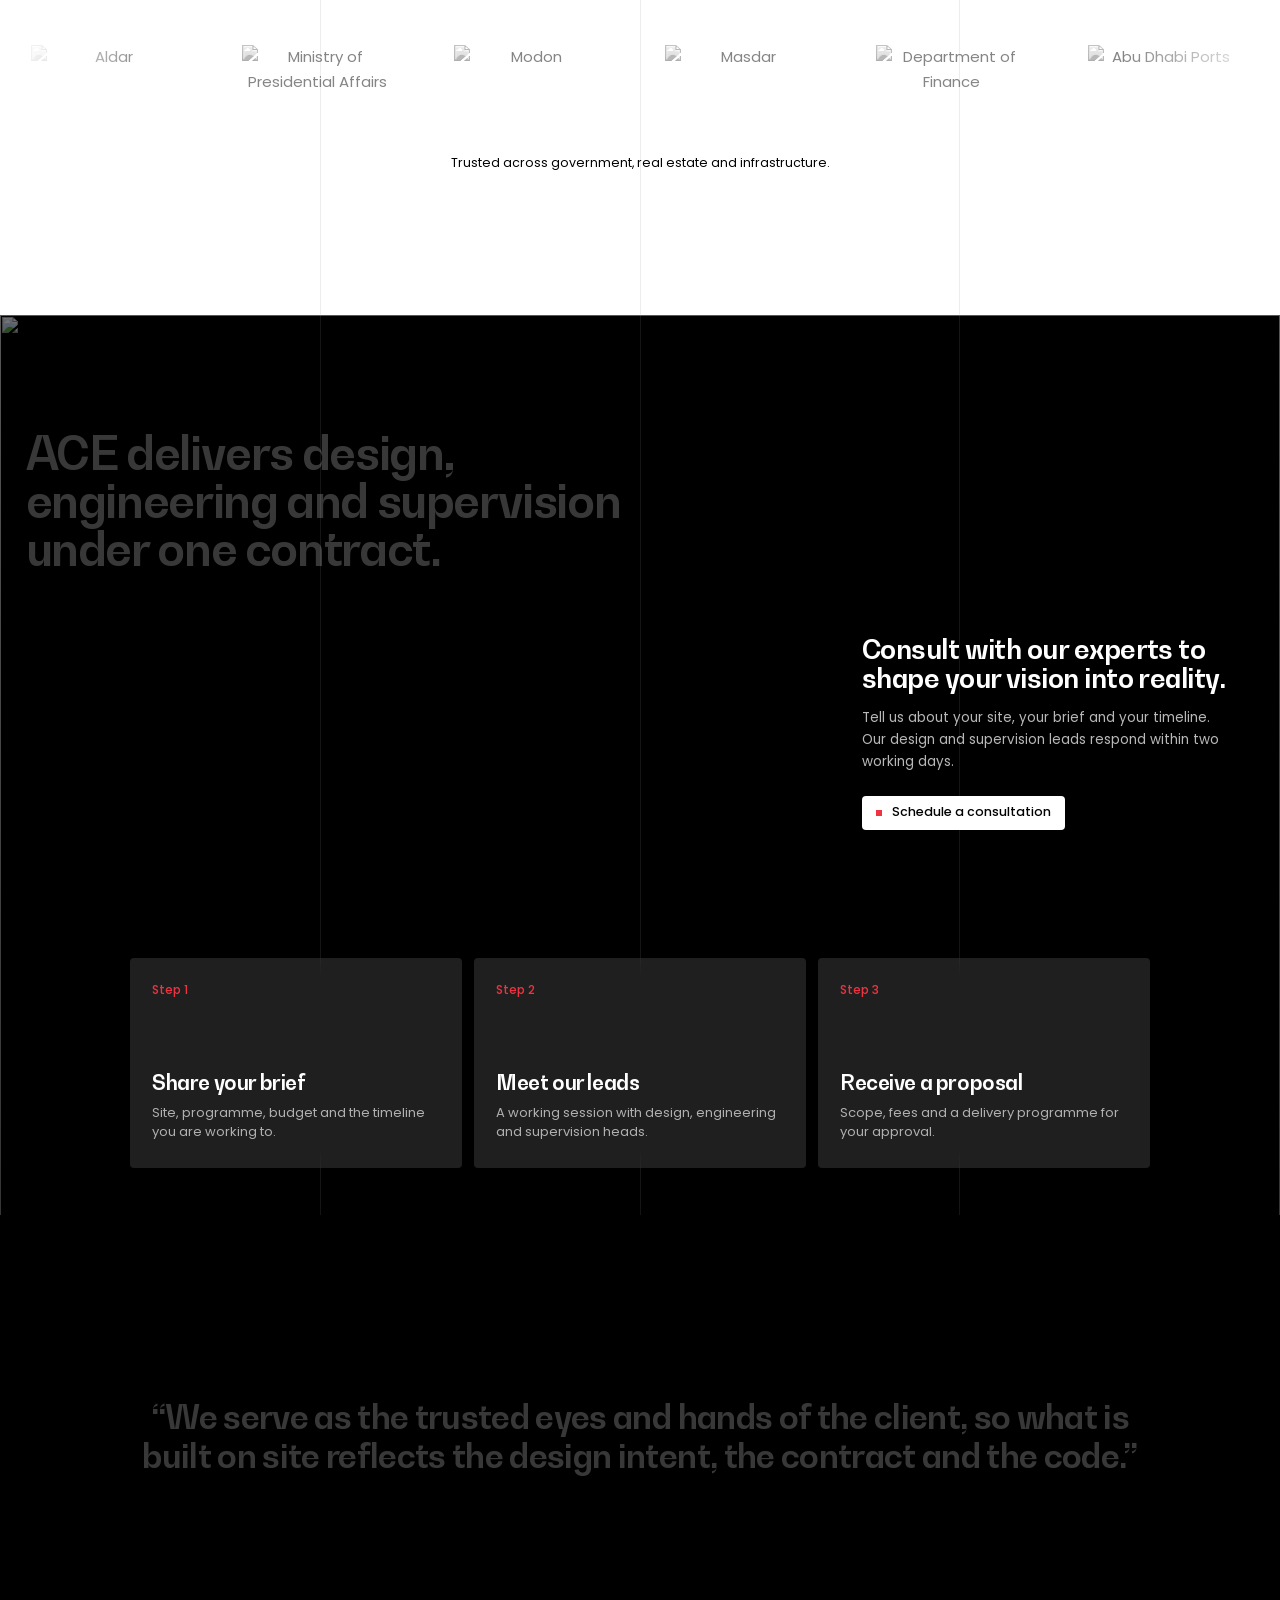
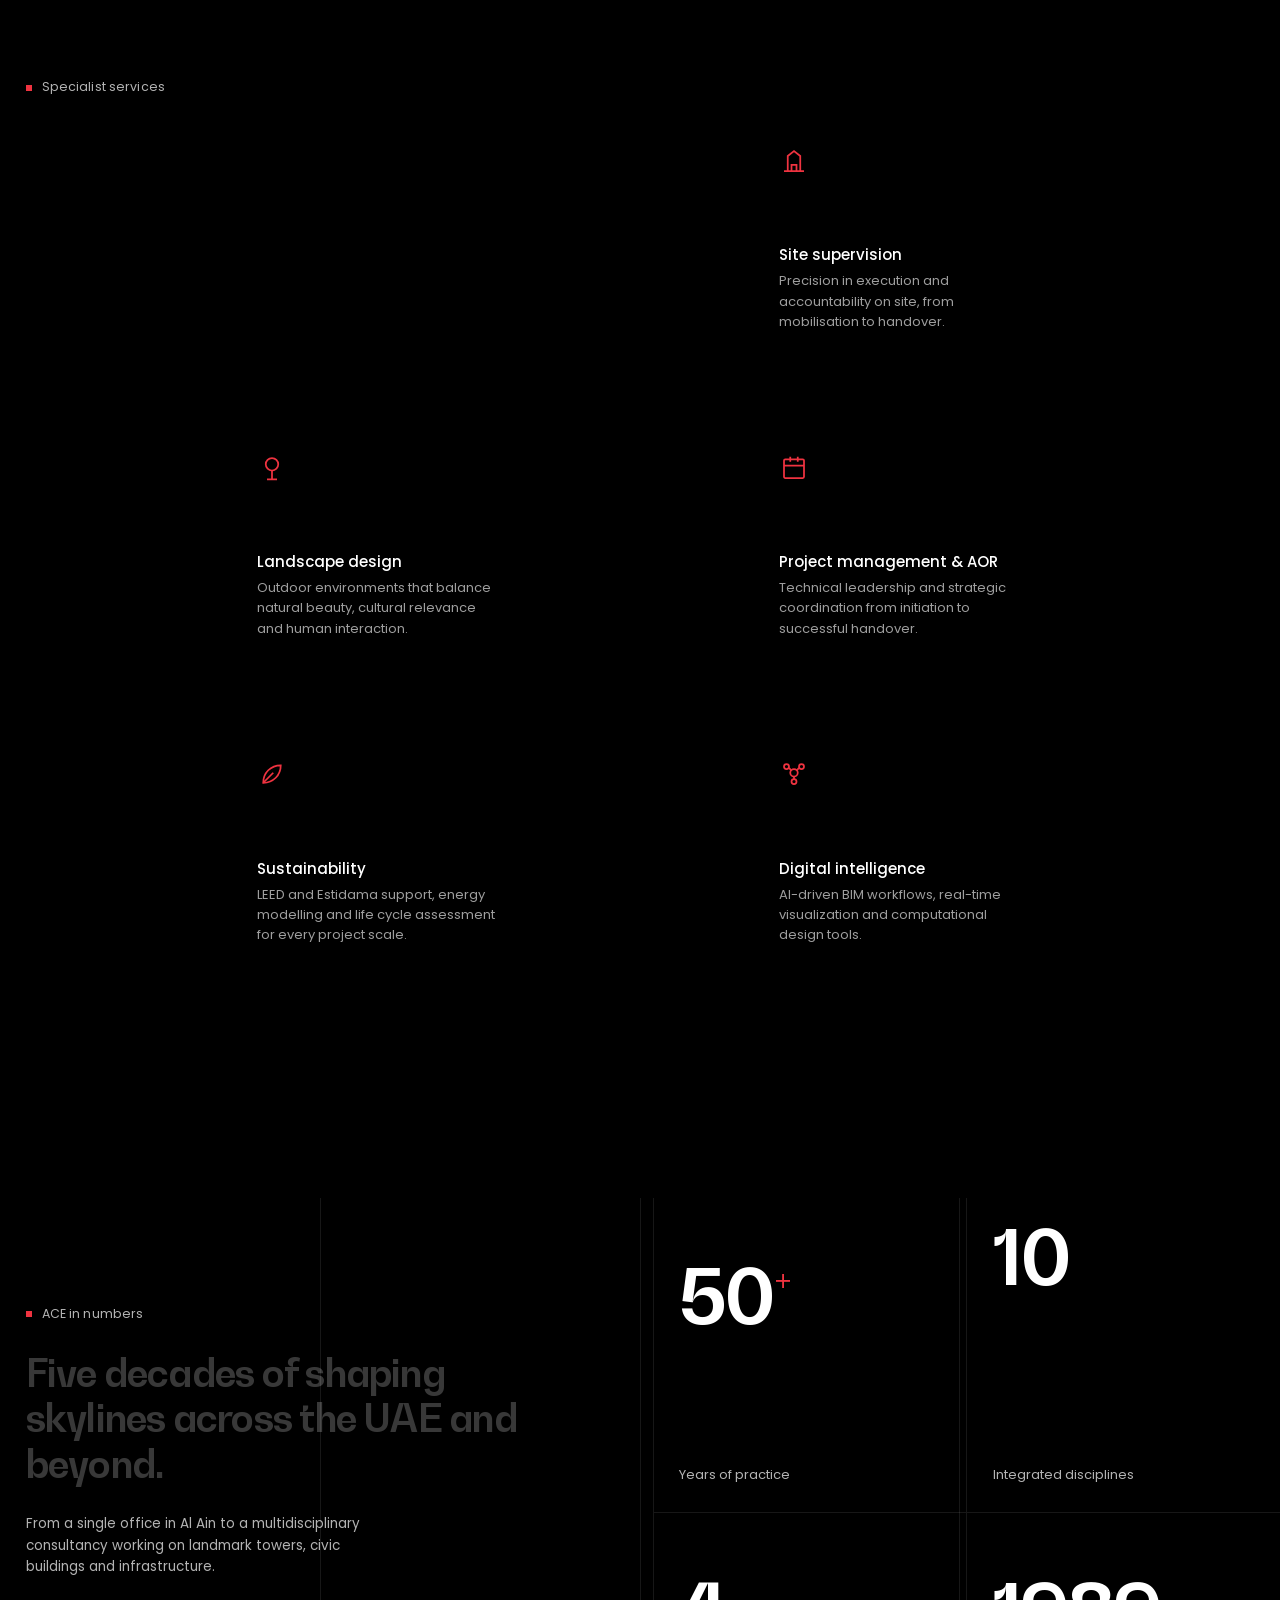
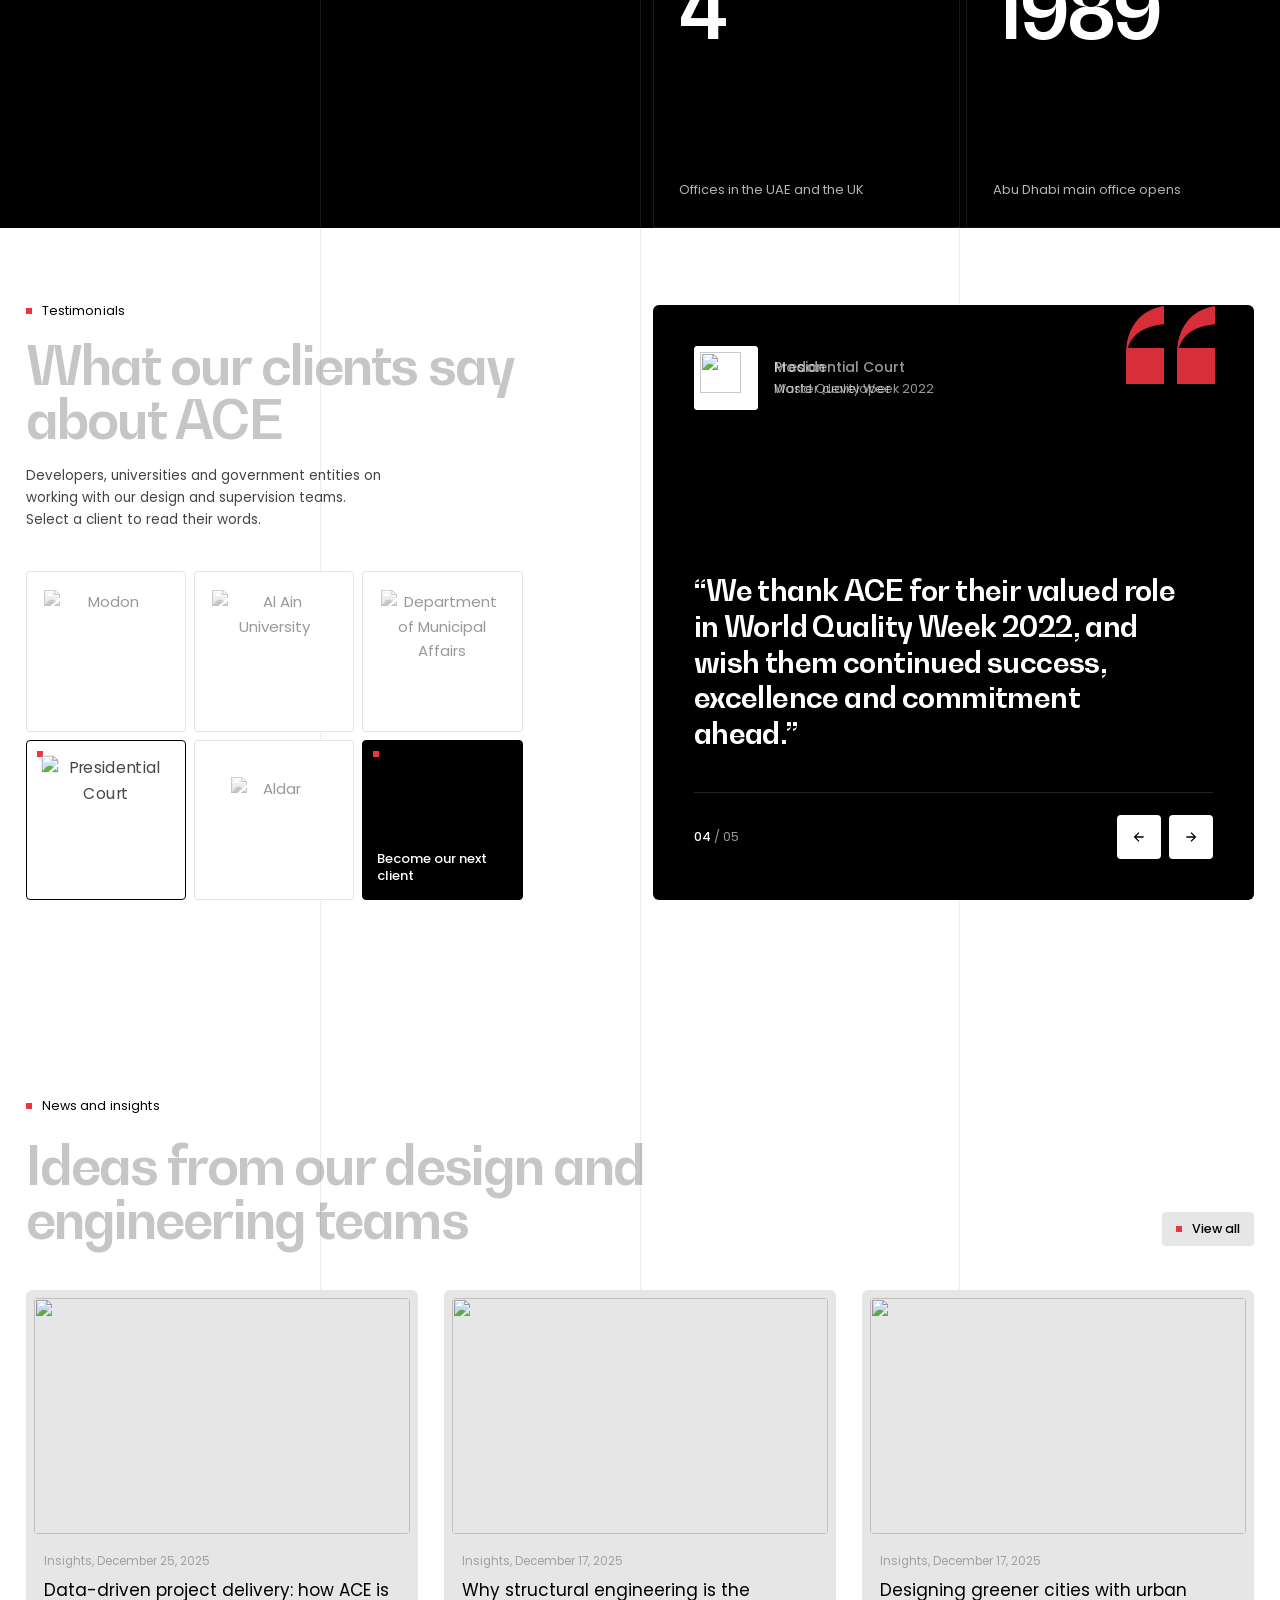
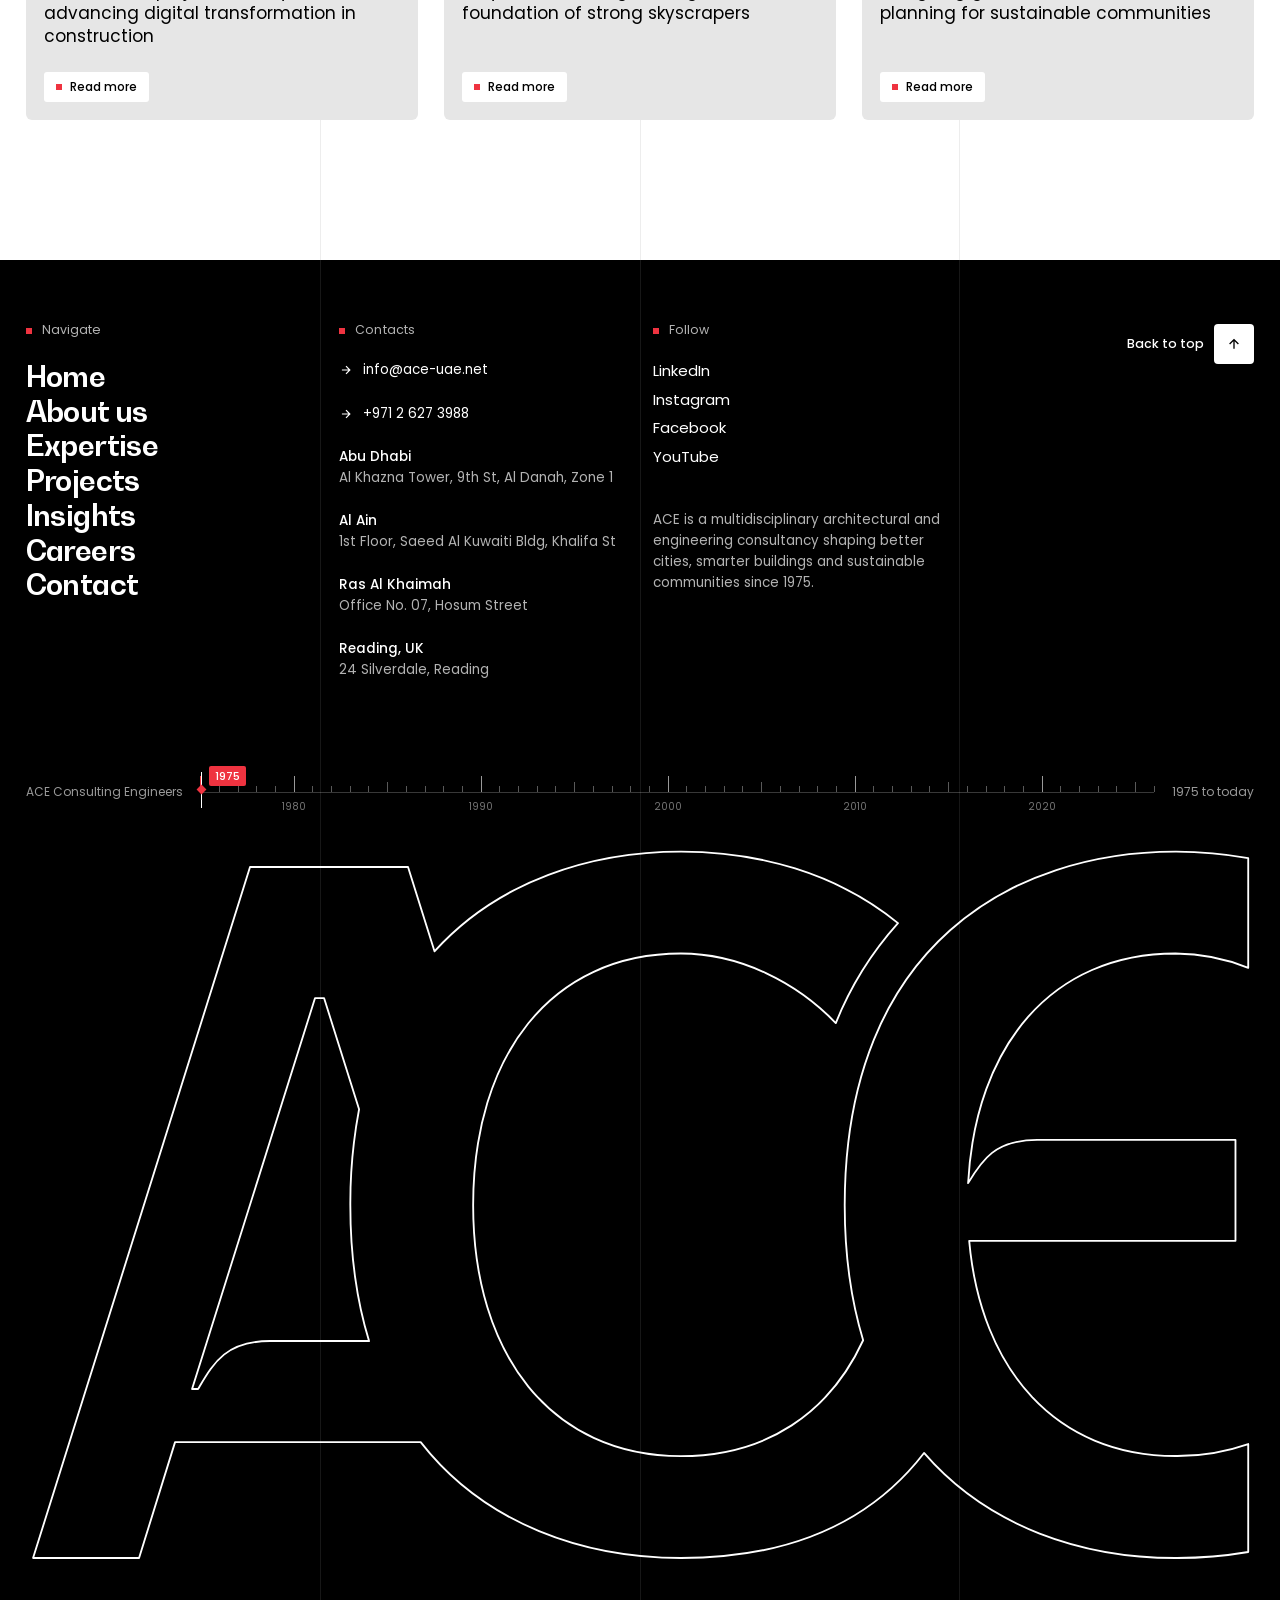
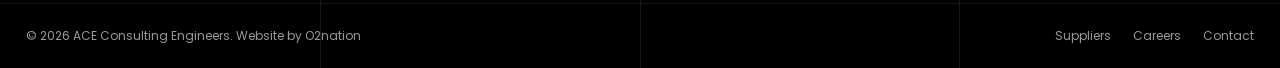
==== commit 3fa33258: "Polish the right-edge demo notch and use a thin black scrollbar on all demos." ====
--- a/ace-home-v3.html
+++ b/ace-home-v3.html
@@ -1171,21 +1171,35 @@
 })();
 </script>
 <style id="ace-demo-rail-css">
-.ace-demo-rail{position:fixed;top:50%;right:16px;transform:translateY(-50%);z-index:9999;display:flex;flex-direction:column;gap:8px;padding:10px;border-radius:14px;background:rgba(24,24,24,.92);backdrop-filter:blur(12px);-webkit-backdrop-filter:blur(12px);box-shadow:0 12px 40px rgba(0,0,0,.35);font-family:Poppins,"Helvetica Neue",Arial,sans-serif}
-.ace-demo-rail__label{font-size:10px;font-weight:500;letter-spacing:.12em;text-transform:uppercase;color:#a0a0a0;text-align:center;padding:2px 4px 6px}
-.ace-demo-rail a{display:block;min-width:72px;padding:12px 14px;border-radius:10px;background:transparent;color:rgba(255,255,255,.72);font-size:13px;font-weight:500;line-height:1.2;text-align:left;text-decoration:none;transition:background .25s cubic-bezier(.22,.8,.2,1),color .25s cubic-bezier(.22,.8,.2,1)}
-.ace-demo-rail a span{display:block;font-size:10px;font-weight:400;color:#a0a0a0;margin-top:3px;letter-spacing:.04em}
-.ace-demo-rail a:hover{background:rgba(255,255,255,.08);color:#fff}
-.ace-demo-rail a.is-active{background:#EF3340;color:#fff}
-.ace-demo-rail a.is-active span{color:rgba(255,255,255,.8)}
+html{scrollbar-width:thin;scrollbar-color:#111 transparent}
+html::-webkit-scrollbar{width:5px;height:5px}
+html::-webkit-scrollbar-track{background:transparent}
+html::-webkit-scrollbar-thumb{background:#111;border-radius:99px}
+html::-webkit-scrollbar-thumb:hover{background:#000}
+body::-webkit-scrollbar{width:5px;height:5px}
+body::-webkit-scrollbar-track{background:transparent}
+body::-webkit-scrollbar-thumb{background:#111;border-radius:99px}
+.ace-demo-rail{--ease:cubic-bezier(.22,.8,.2,1);position:fixed;top:50%;right:0;transform:translateY(-50%);z-index:9999;display:flex;flex-direction:column;gap:6px;width:48px;padding:10px 6px 10px 8px;border:1px solid rgba(255,255,255,.08);border-right:0;border-radius:18px 0 0 18px;background:rgba(12,12,12,.96);color:#fff;backdrop-filter:blur(16px) saturate(1.2);-webkit-backdrop-filter:blur(16px) saturate(1.2);box-shadow:-10px 0 32px rgba(0,0,0,.28),inset 1px 0 0 rgba(255,255,255,.06);font-family:Poppins,"Helvetica Neue",Arial,sans-serif;transition:width .32s var(--ease),padding .32s var(--ease),box-shadow .32s var(--ease)}
+.ace-demo-rail__label{display:none;padding:2px 8px 4px;font-size:9px;font-weight:500;letter-spacing:.16em;text-transform:uppercase;color:rgba(255,255,255,.38);white-space:nowrap}
+.ace-demo-rail a{position:relative;display:grid;grid-template-columns:1fr;align-items:center;justify-items:center;min-height:40px;padding:0 4px;border-radius:11px;color:rgba(255,255,255,.55);font-size:11px;font-weight:600;letter-spacing:.04em;line-height:1;text-decoration:none;overflow:hidden;transition:background .25s var(--ease),color .25s var(--ease),transform .25s var(--ease),box-shadow .25s var(--ease)}
+.ace-demo-rail a b{font:inherit;font-weight:600}
+.ace-demo-rail a span{display:none;font-size:10px;font-weight:400;letter-spacing:0;color:rgba(255,255,255,.55);white-space:nowrap}
+.ace-demo-rail a:hover{background:rgba(255,255,255,.08);color:#fff;transform:translateX(-1px)}
+.ace-demo-rail a.is-active{background:#EF3340;color:#fff;box-shadow:0 8px 18px -8px rgba(239,51,64,.85)}
+.ace-demo-rail a.is-active span{color:rgba(255,255,255,.9)}
 .ace-demo-rail a:focus-visible{outline:2px solid #fff;outline-offset:2px}
-@media (max-width:640px){.ace-demo-rail{top:auto;bottom:16px;right:50%;transform:translateX(50%);flex-direction:row;align-items:stretch;padding:8px;gap:6px}.ace-demo-rail__label,.ace-demo-rail a span{display:none}.ace-demo-rail a{min-width:64px;padding:10px 12px;text-align:center}}
+.ace-demo-rail:hover,.ace-demo-rail:focus-within{width:156px;padding:12px 10px 12px 12px;box-shadow:-14px 0 40px rgba(0,0,0,.34),inset 1px 0 0 rgba(255,255,255,.08)}
+.ace-demo-rail:hover .ace-demo-rail__label,.ace-demo-rail:focus-within .ace-demo-rail__label{display:block}
+.ace-demo-rail:hover a,.ace-demo-rail:focus-within a{grid-template-columns:36px 1fr;justify-items:start;gap:2px 0;min-height:44px;padding:8px 10px}
+.ace-demo-rail:hover a b,.ace-demo-rail:focus-within a b{grid-column:1}
+.ace-demo-rail:hover a span,.ace-demo-rail:focus-within a span{display:block;grid-column:2;grid-row:1 / span 2;align-self:center;padding-left:4px}
+@media (max-width:640px){.ace-demo-rail{top:auto;bottom:0;right:50%;transform:translateX(50%);width:auto;flex-direction:row;align-items:center;gap:4px;padding:8px 10px calc(8px + env(safe-area-inset-bottom,0px));border:1px solid rgba(255,255,255,.08);border-bottom:0;border-radius:16px 16px 0 0;box-shadow:0 -10px 28px rgba(0,0,0,.28)}.ace-demo-rail__label,.ace-demo-rail a span{display:none!important}.ace-demo-rail a{min-width:48px;min-height:40px;justify-items:center}.ace-demo-rail:hover,.ace-demo-rail:focus-within{width:auto;padding:8px 10px calc(8px + env(safe-area-inset-bottom,0px))}.ace-demo-rail:hover a,.ace-demo-rail:focus-within a{grid-template-columns:1fr;min-height:40px;padding:0 4px}}
 </style>
 <nav class="ace-demo-rail" aria-label="Demo versions">
   <div class="ace-demo-rail__label">Demos</div>
-  <a href="index.html">V1<span>index</span></a>
-  <a href="ace-homepage-v2.html">V2<span>notched bento</span></a>
-  <a href="ace-home-v3.html" class="is-active" aria-current="page">V3<span>Corporate 2</span></a>
+  <a href="index.html"><b>V1</b><span>index</span></a>
+  <a href="ace-homepage-v2.html"><b>V2</b><span>notched bento</span></a>
+  <a href="ace-home-v3.html" class="is-active" aria-current="page"><b>V3</b><span>Corporate 2</span></a>
 </nav>
 </body>
 </html>
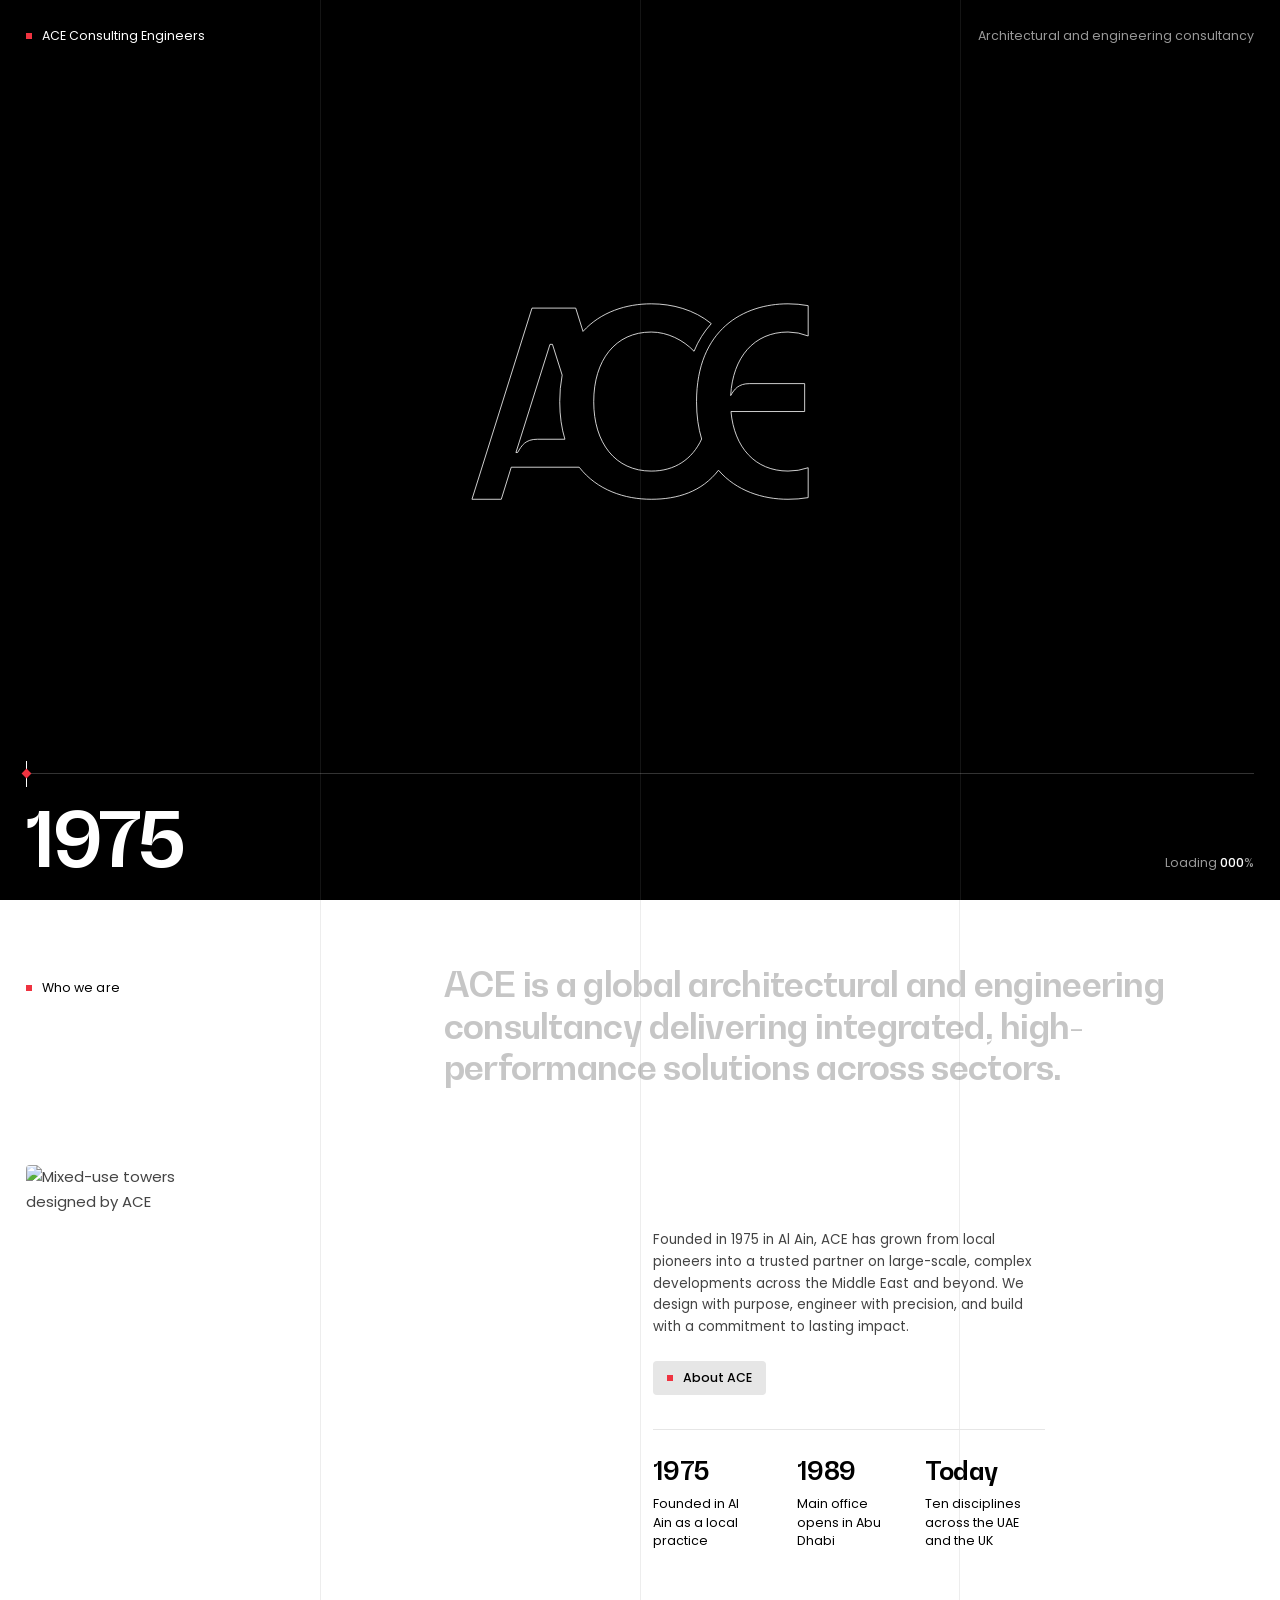
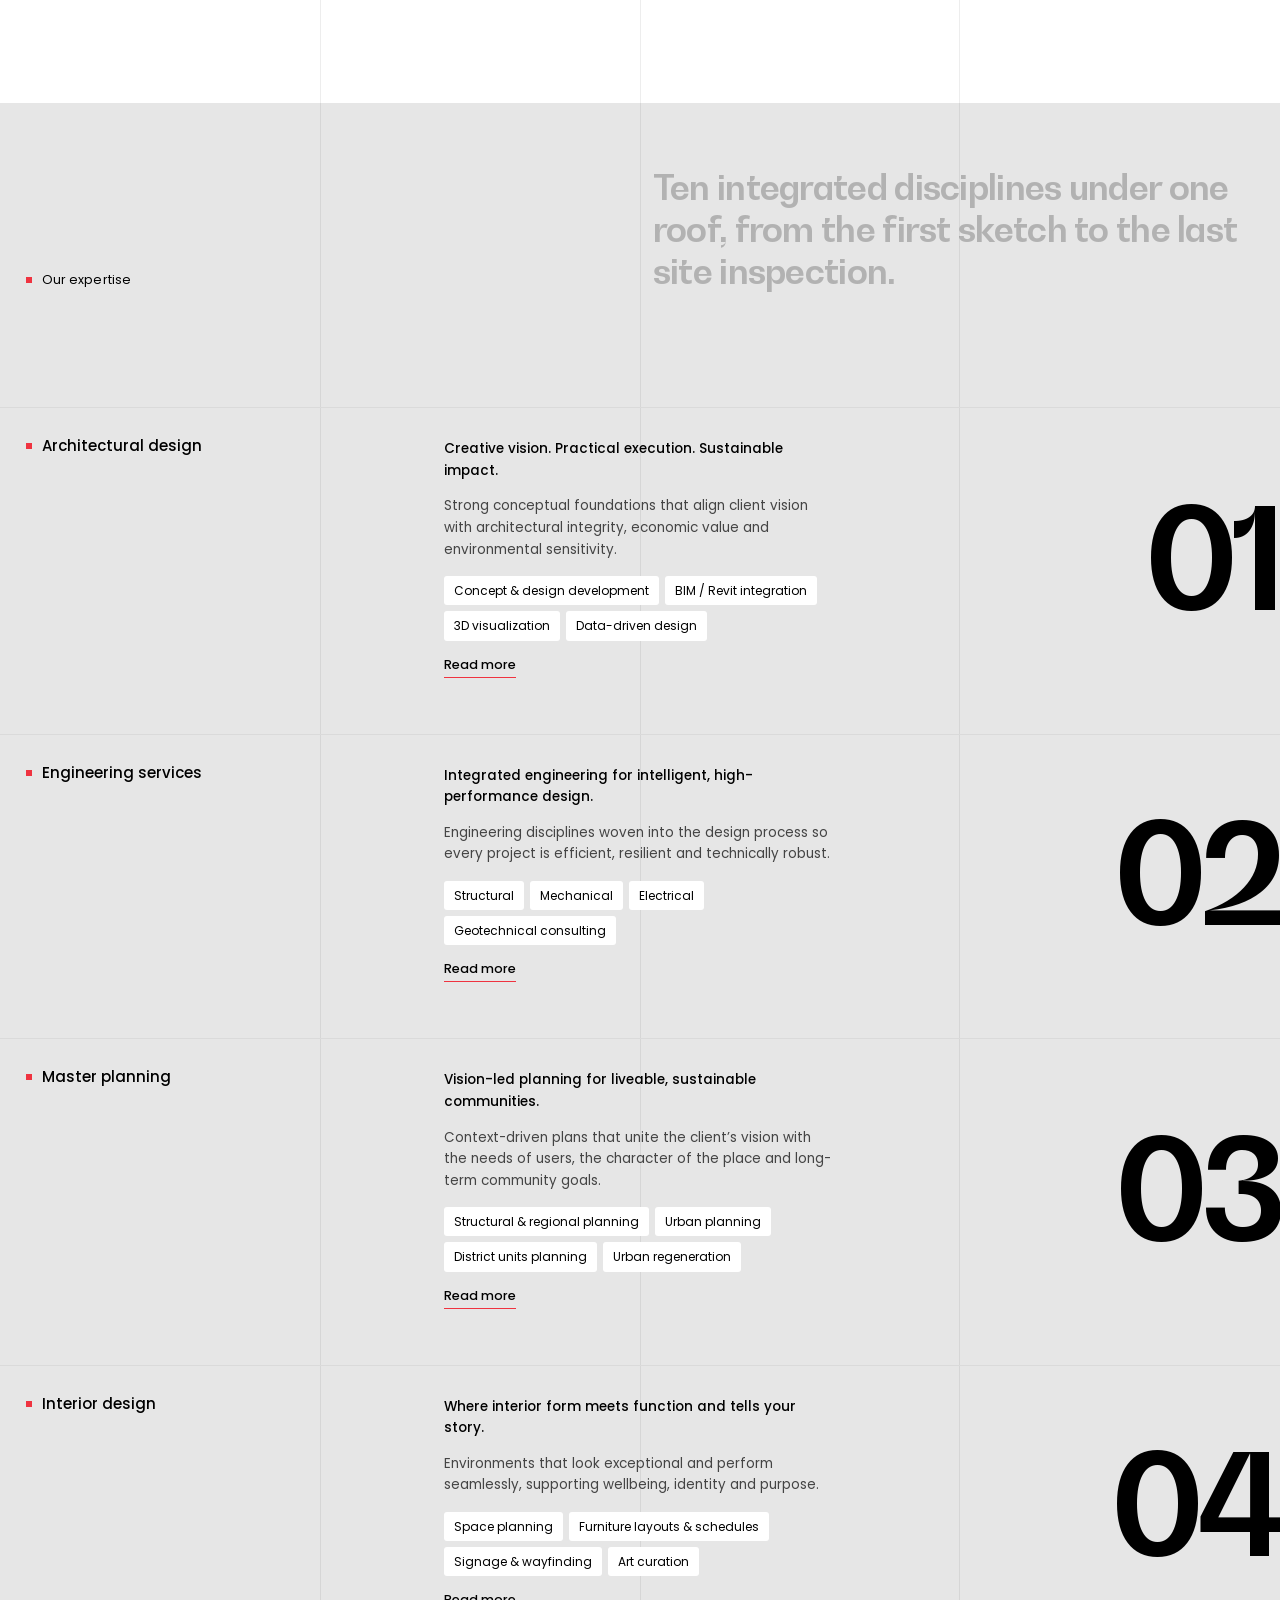
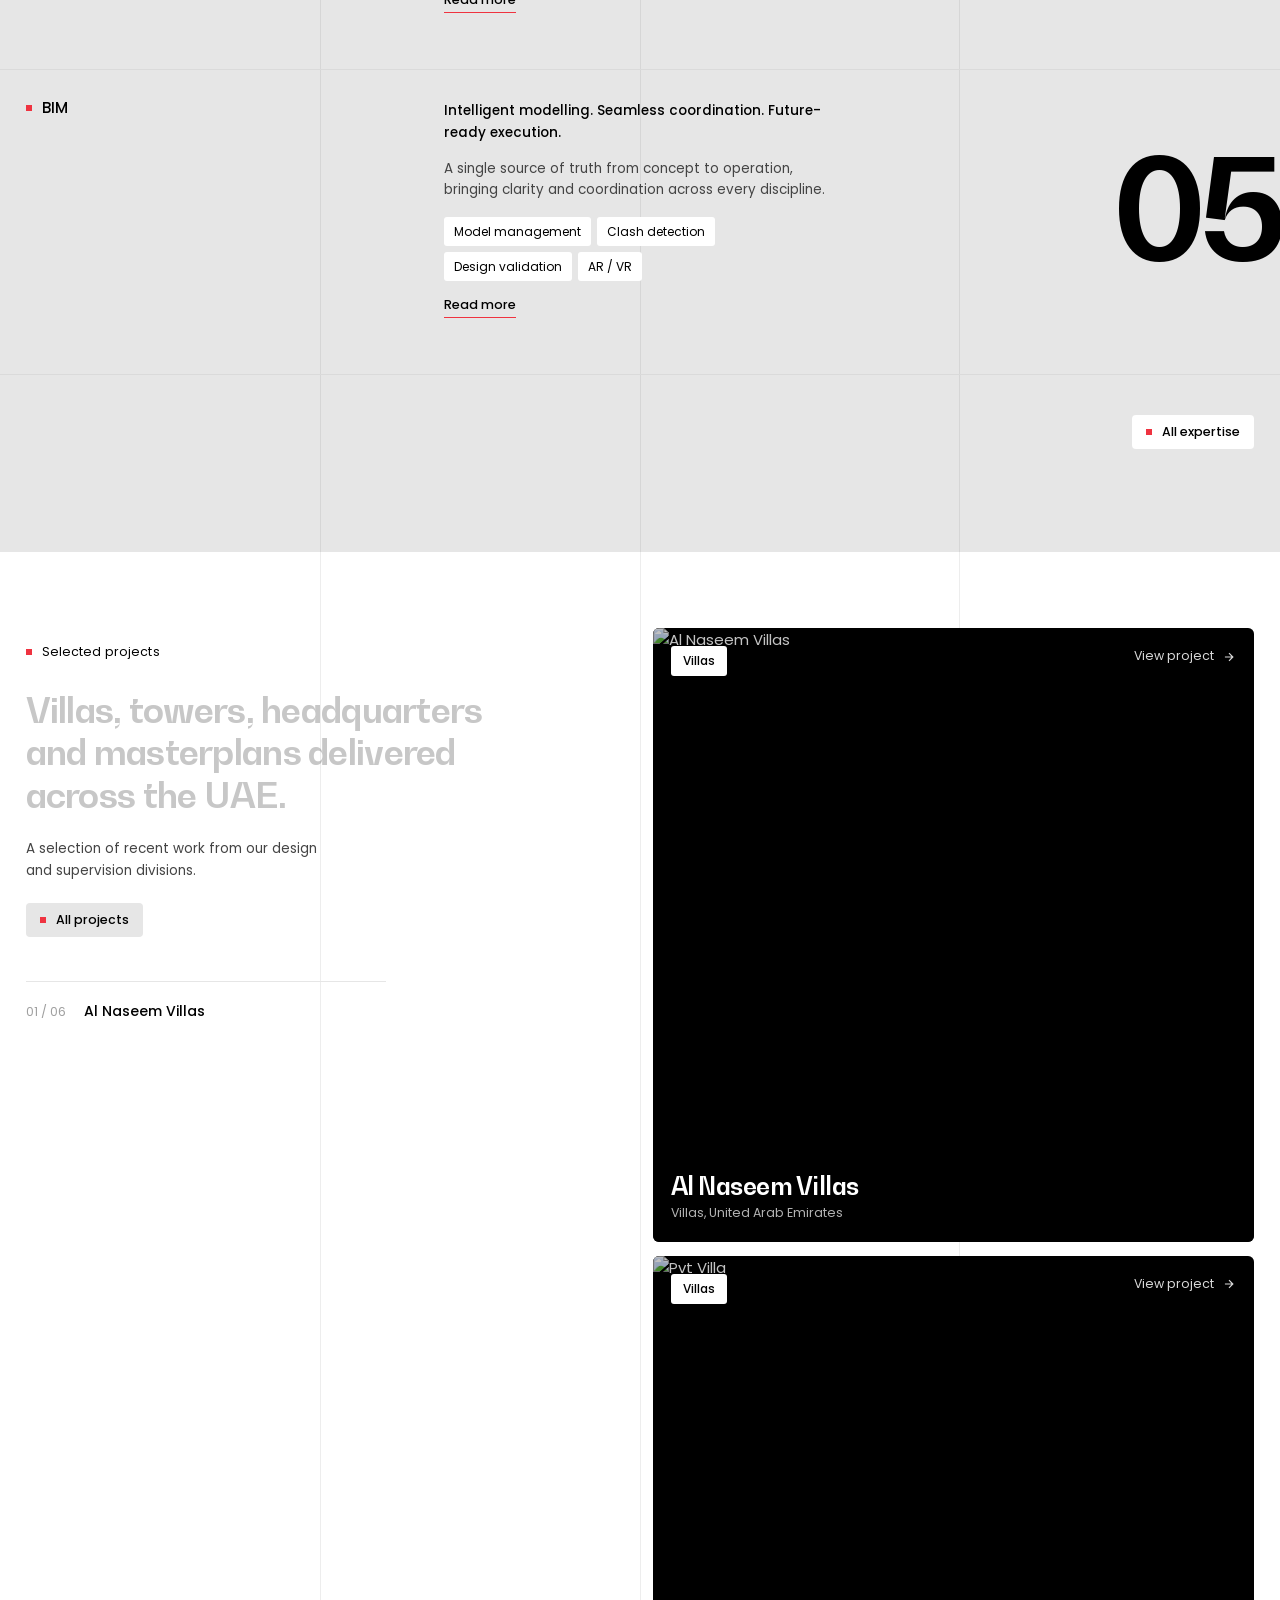
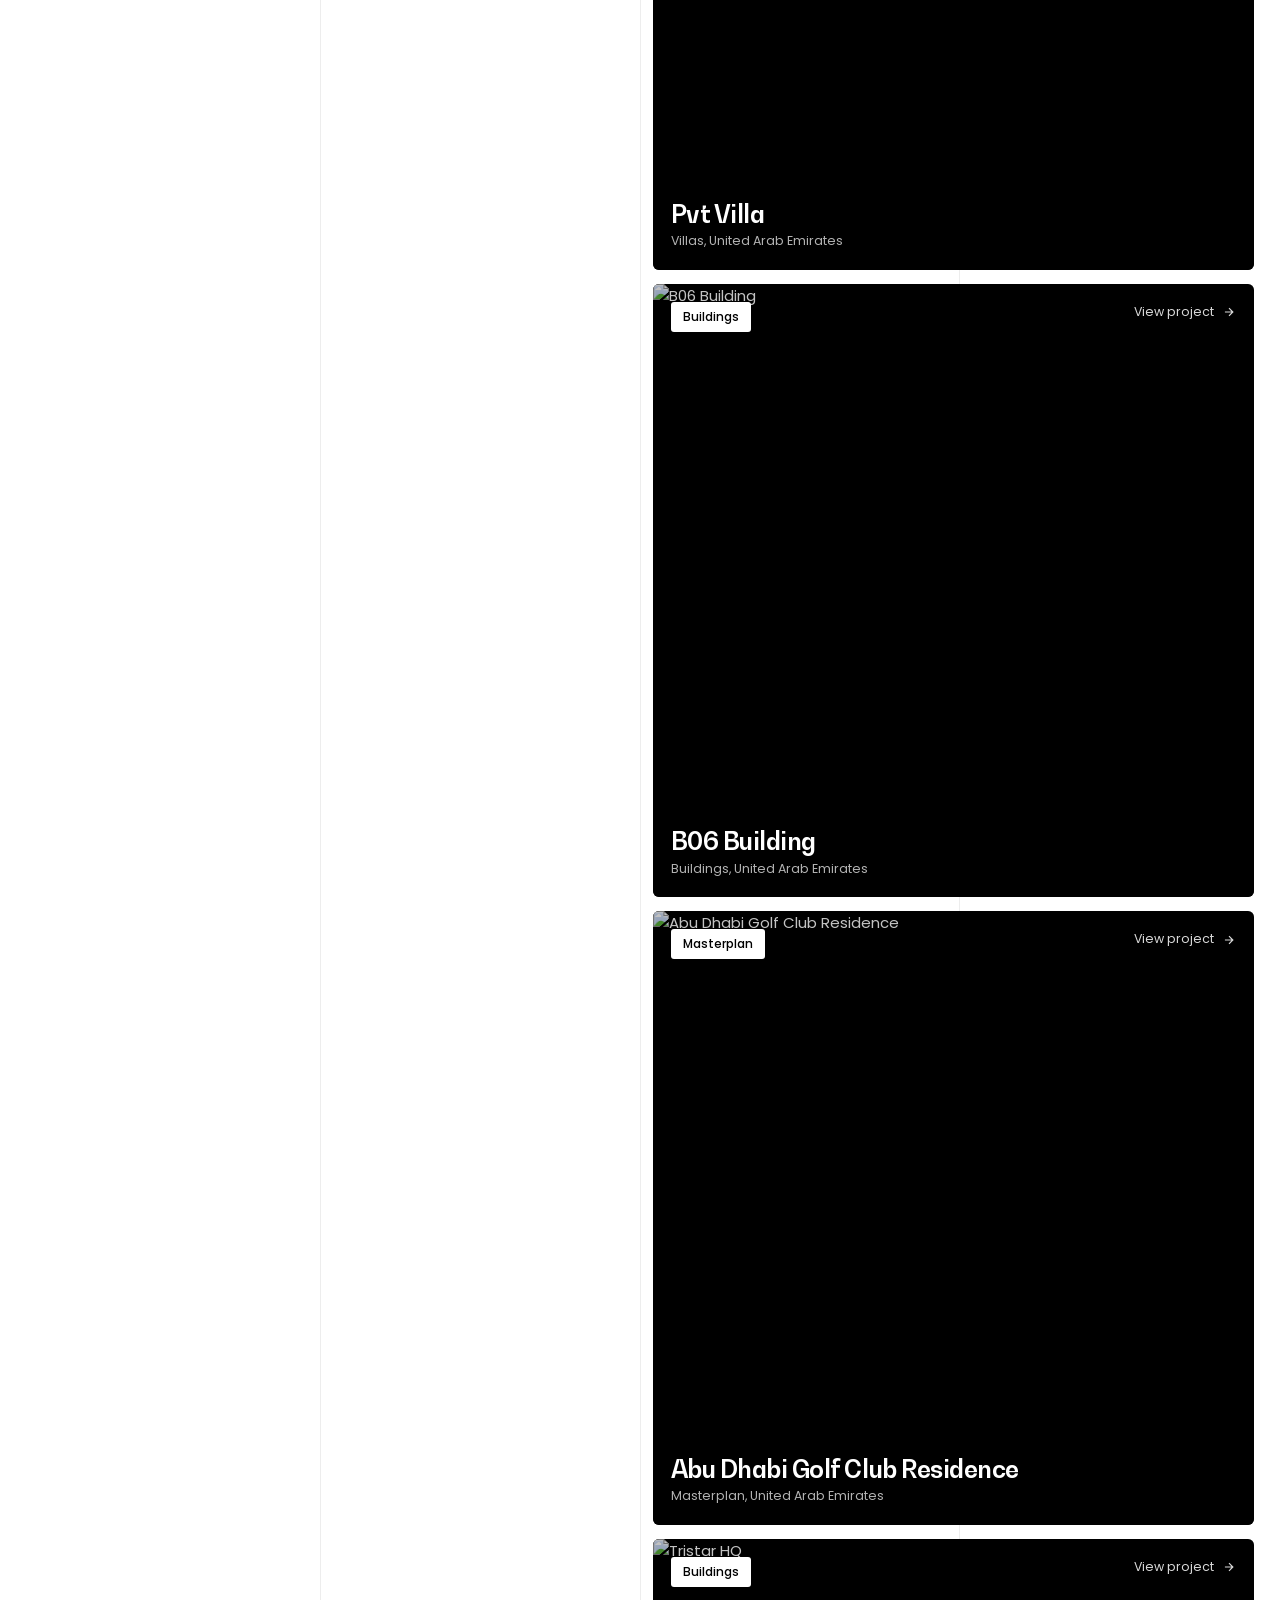
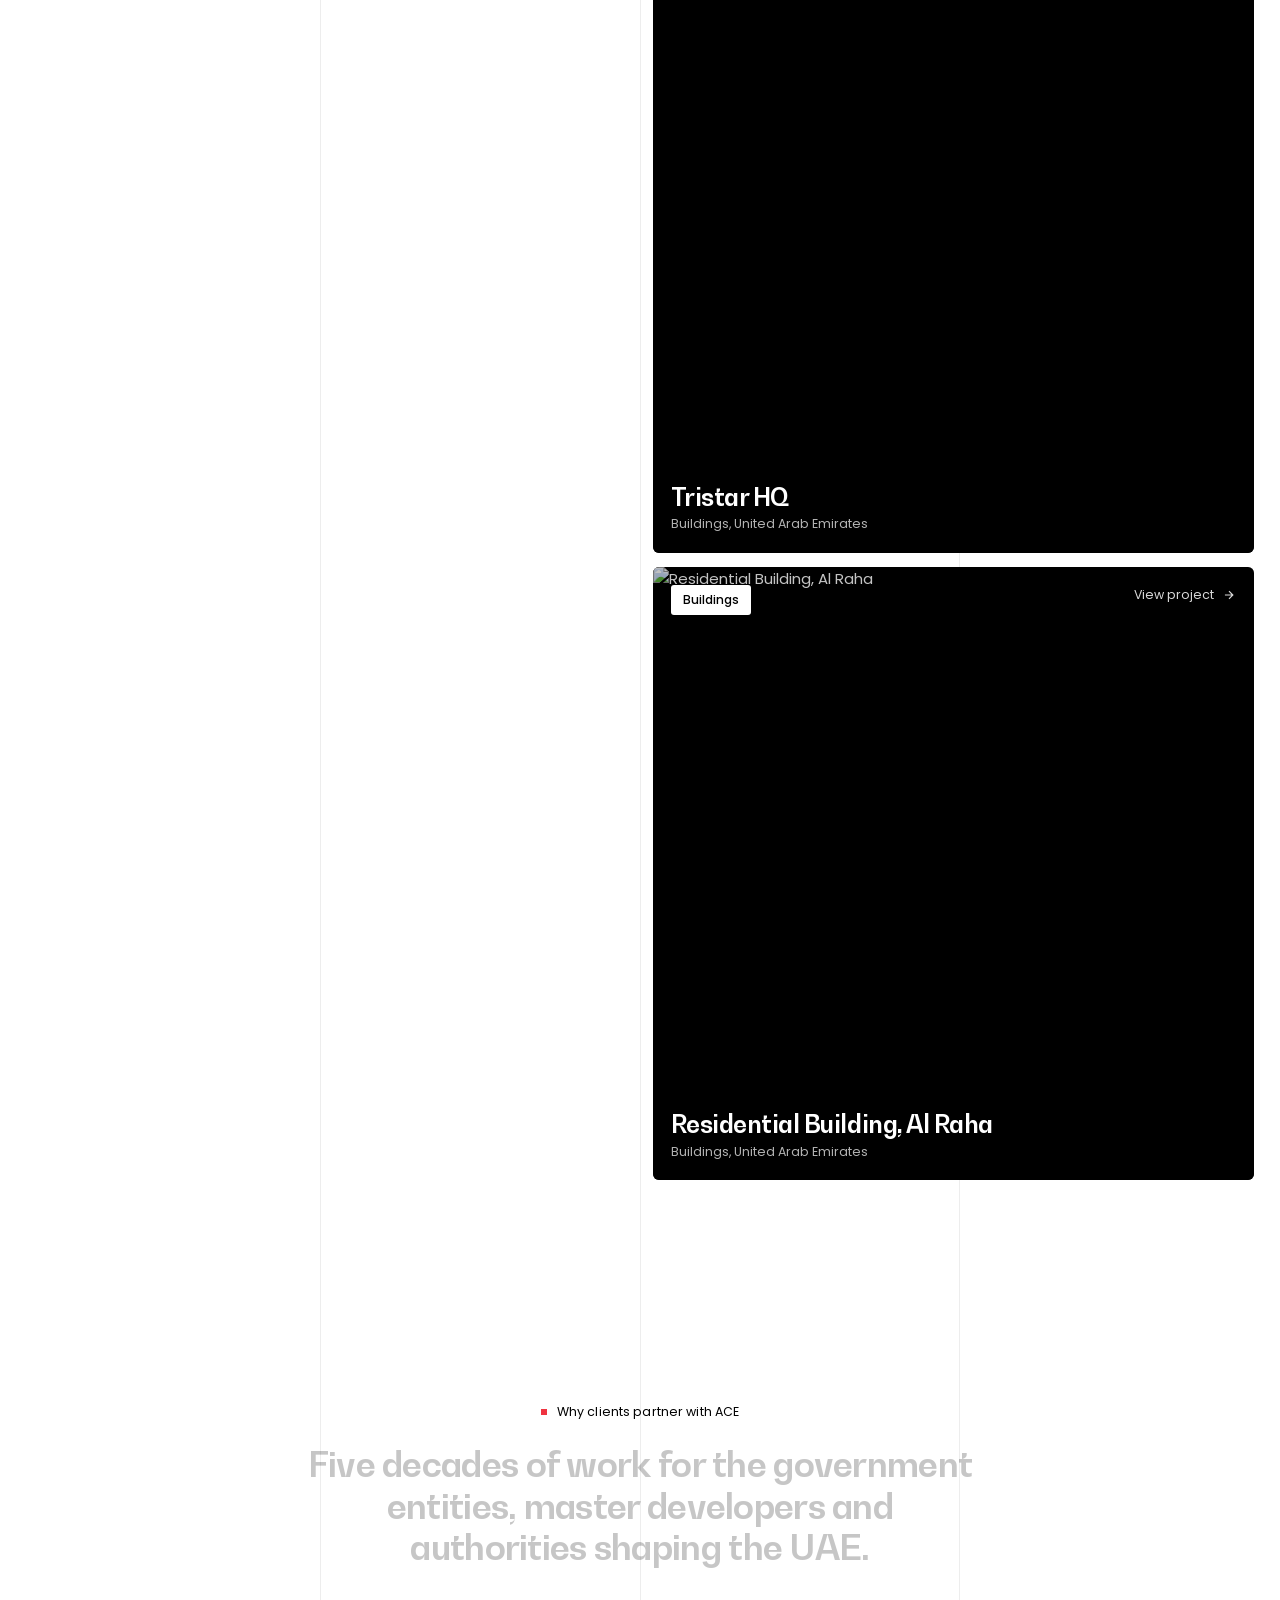
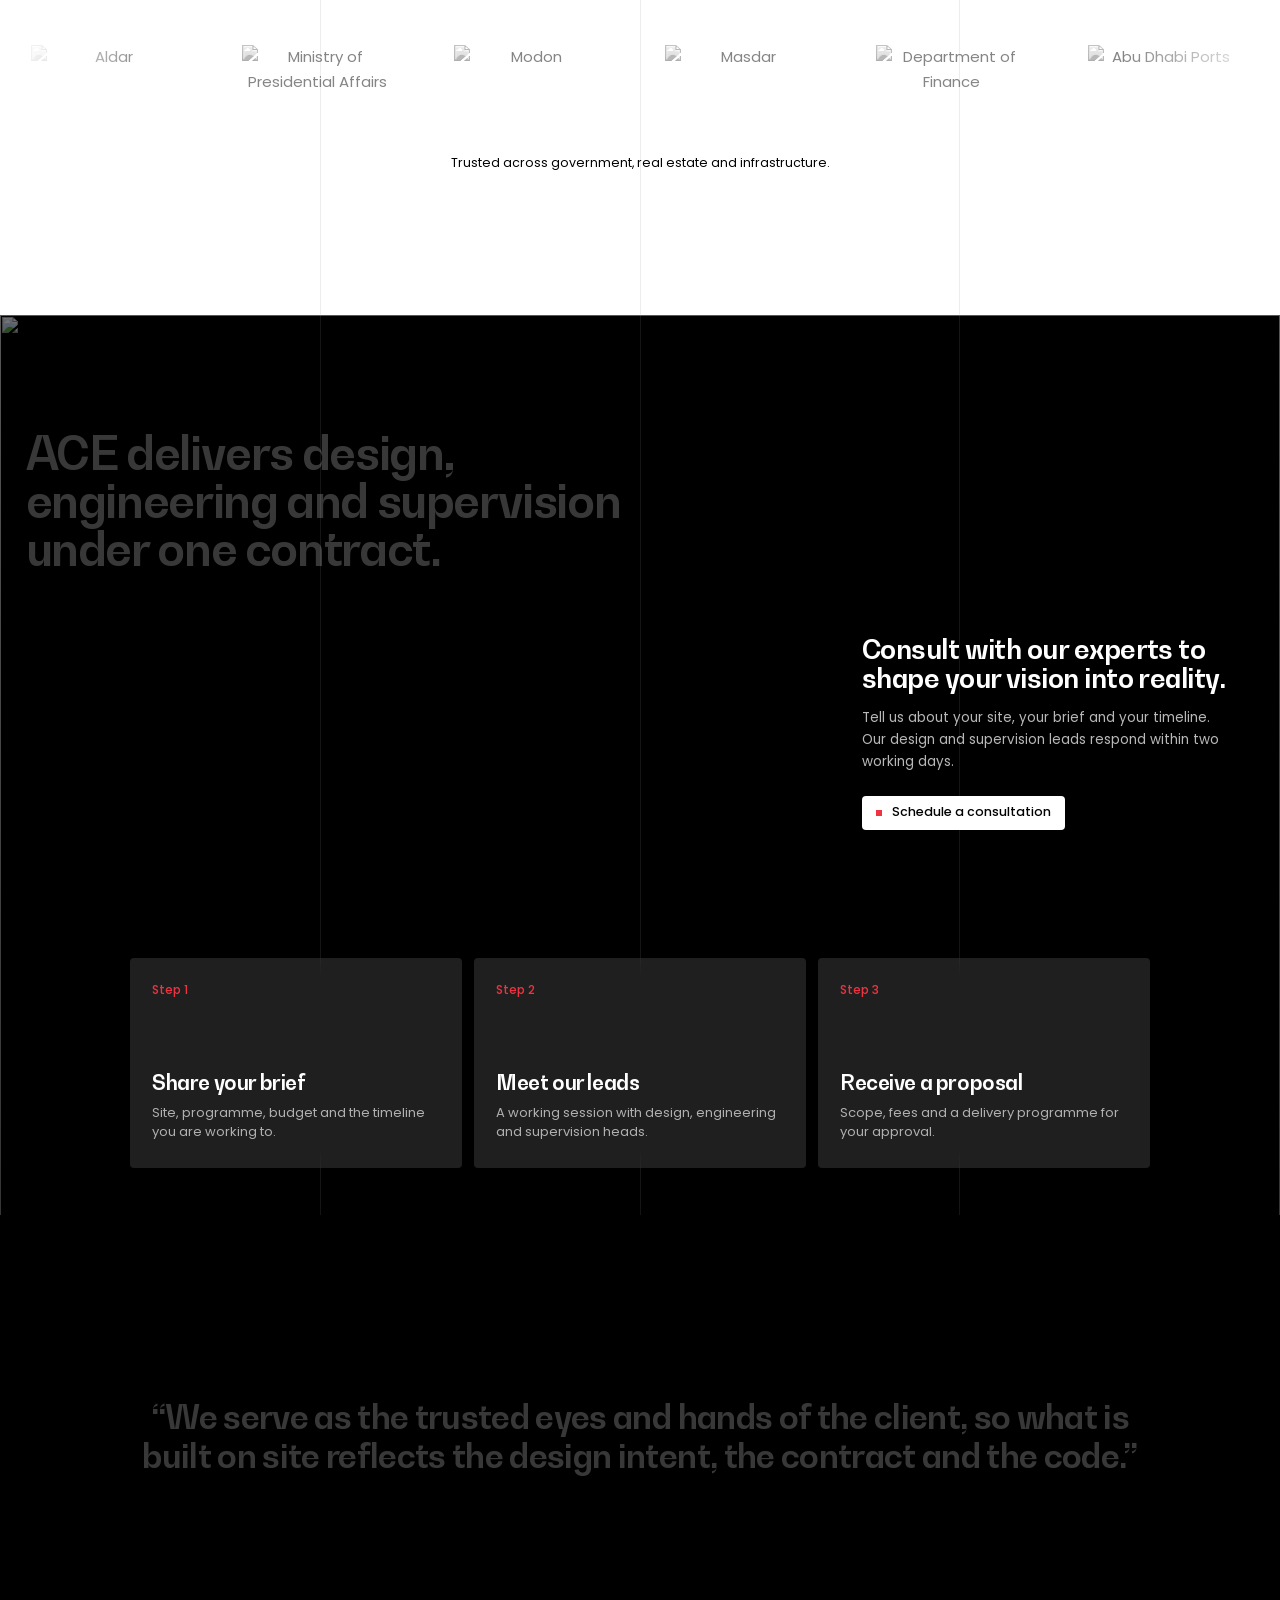
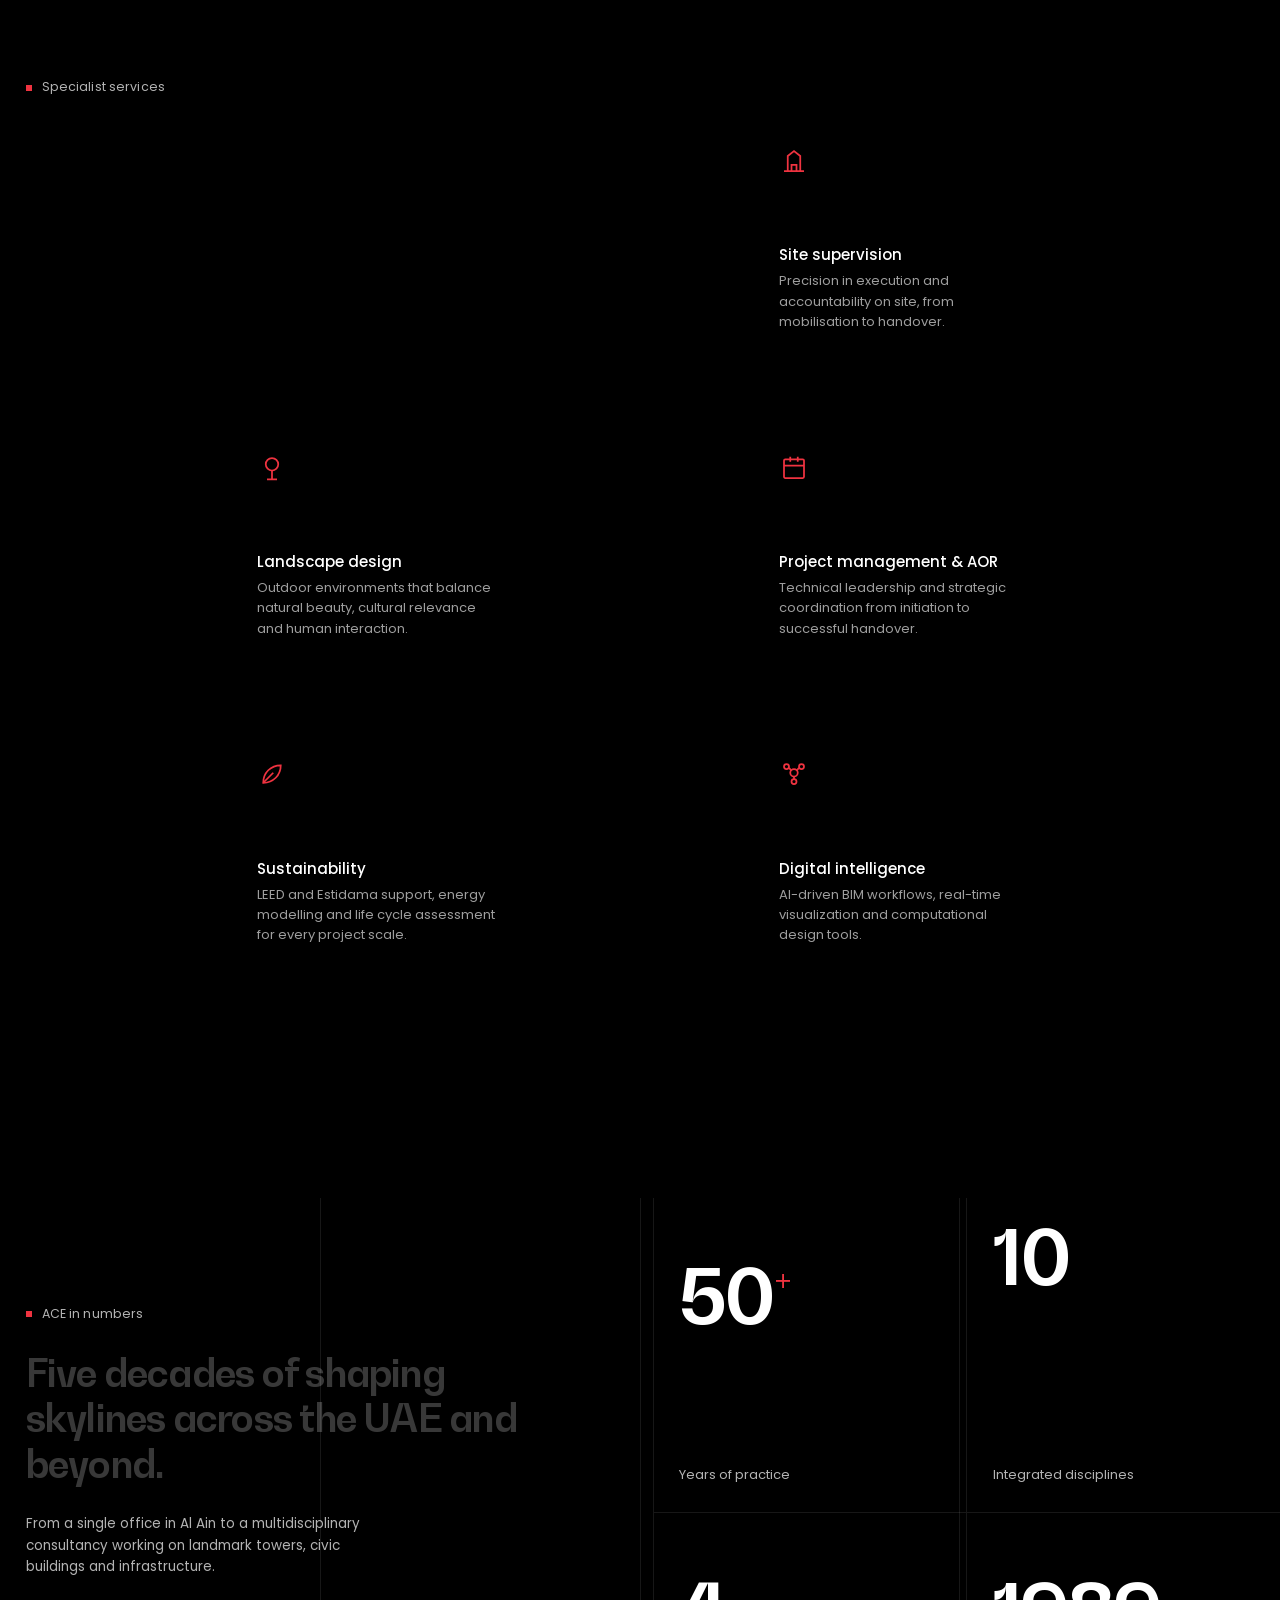
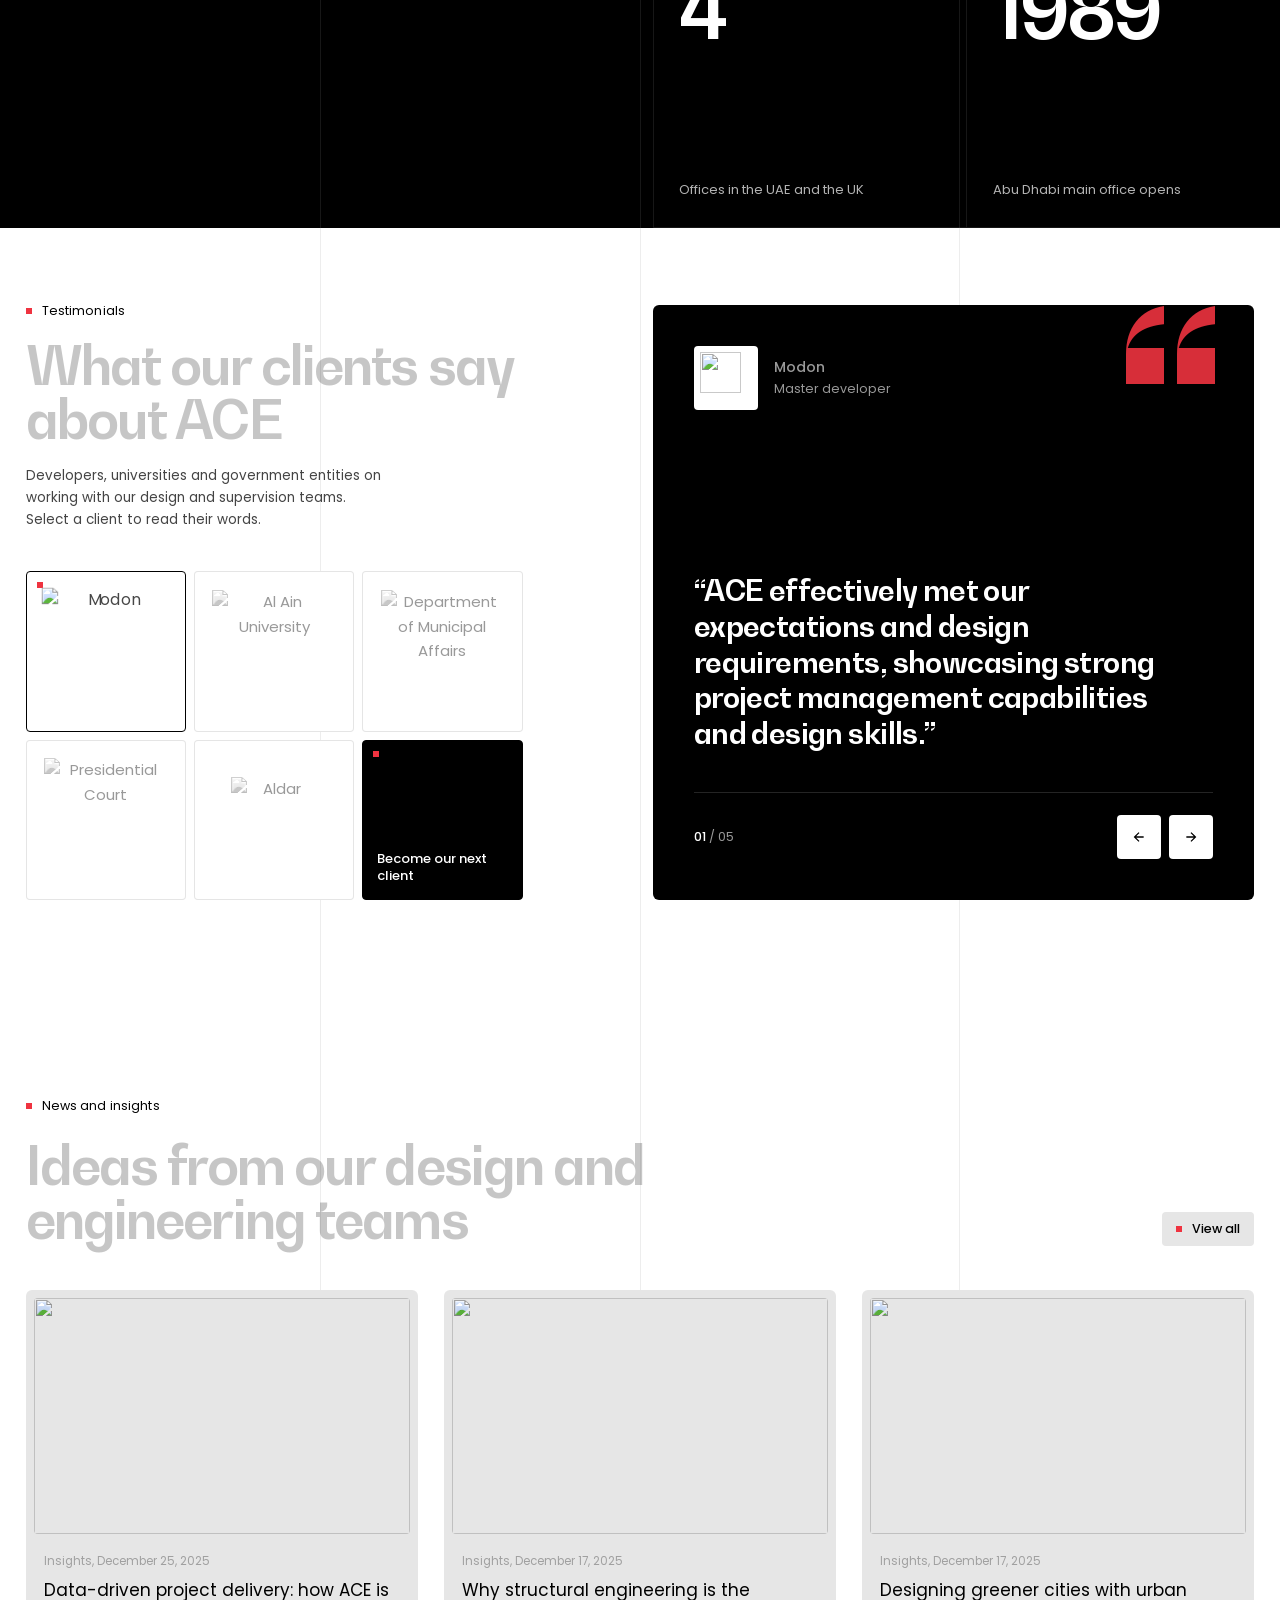
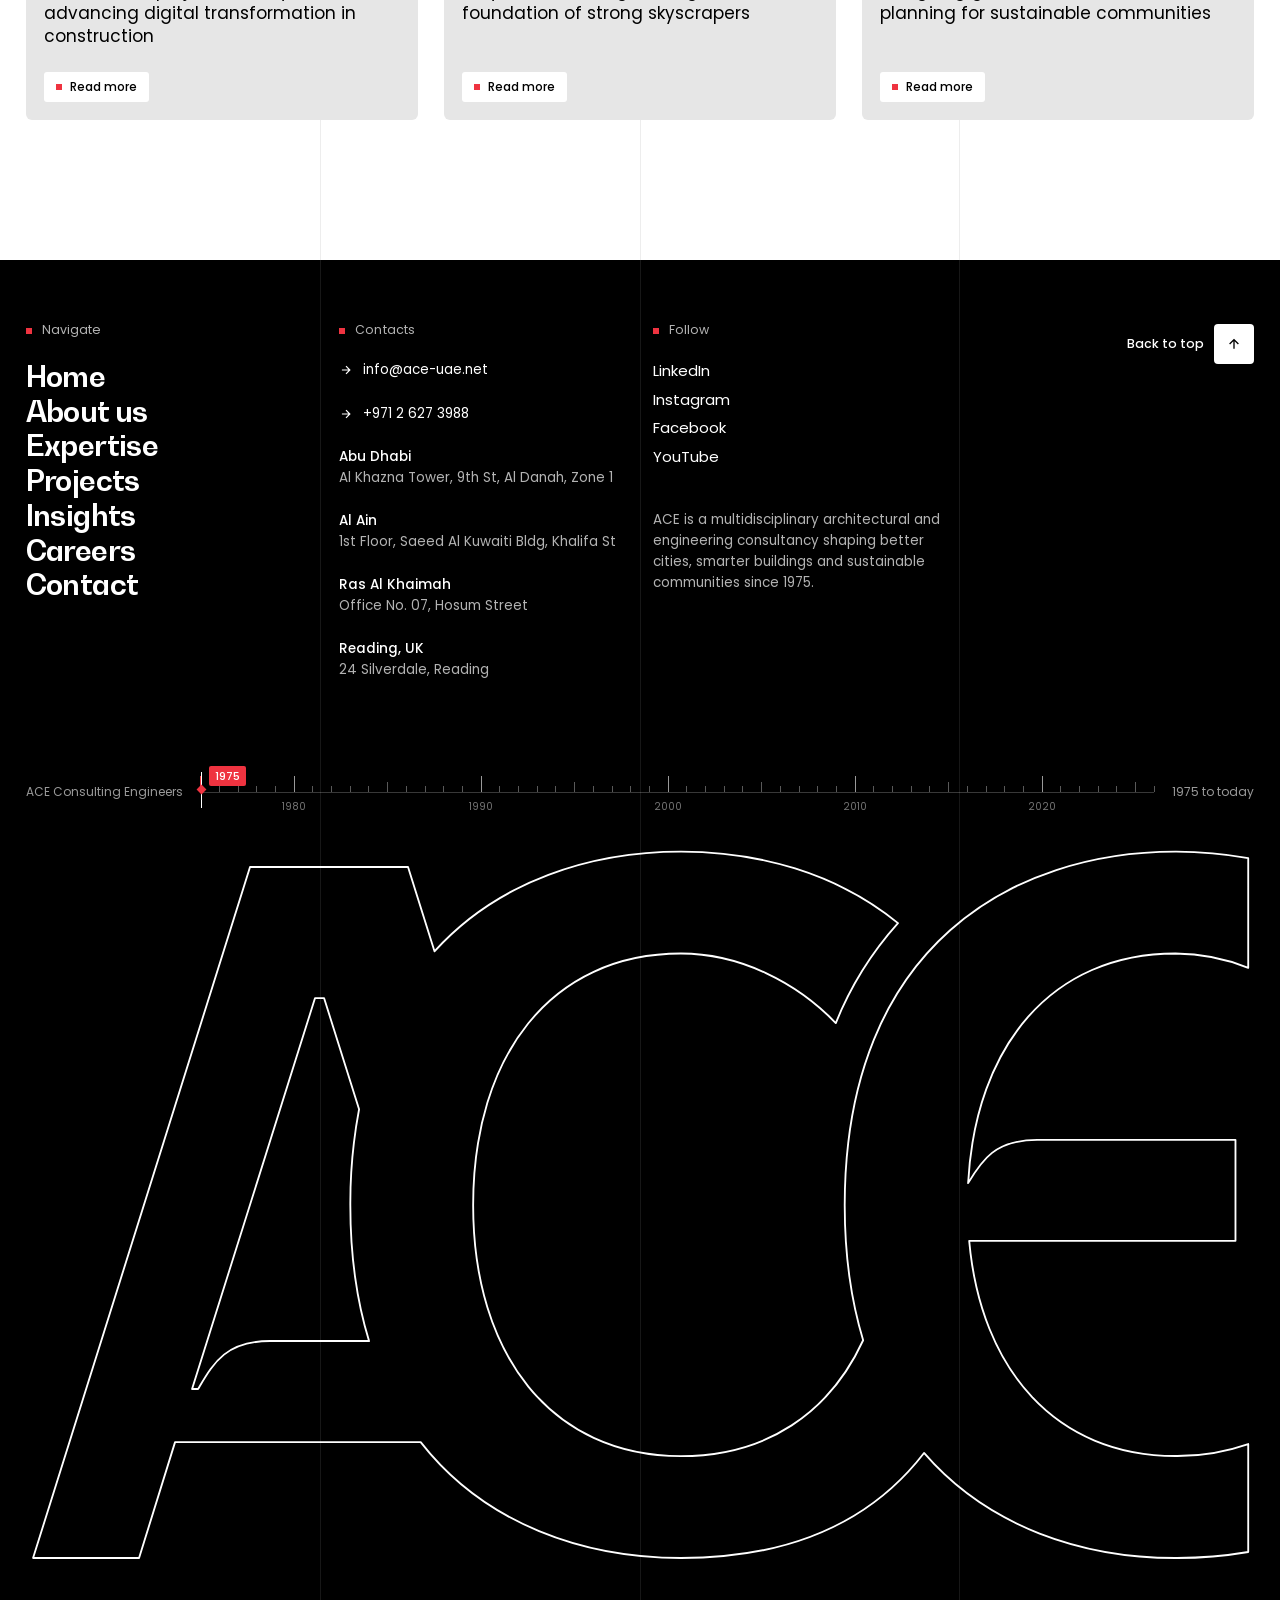
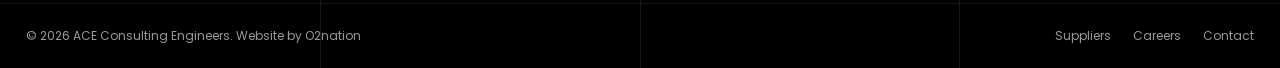
==== commit dc43c6cb: "Ship the ACE presentation hub with r2 as the live website and signature options." ====
--- a/ace-home-v3.html
+++ b/ace-home-v3.html
@@ -1170,36 +1170,5 @@
   addEventListener('load', () => ScrollTrigger.refresh());
 })();
 </script>
-<style id="ace-demo-rail-css">
-html{scrollbar-width:thin;scrollbar-color:#111 transparent}
-html::-webkit-scrollbar{width:5px;height:5px}
-html::-webkit-scrollbar-track{background:transparent}
-html::-webkit-scrollbar-thumb{background:#111;border-radius:99px}
-html::-webkit-scrollbar-thumb:hover{background:#000}
-body::-webkit-scrollbar{width:5px;height:5px}
-body::-webkit-scrollbar-track{background:transparent}
-body::-webkit-scrollbar-thumb{background:#111;border-radius:99px}
-.ace-demo-rail{--ease:cubic-bezier(.22,.8,.2,1);position:fixed;top:50%;right:0;transform:translateY(-50%);z-index:9999;display:flex;flex-direction:column;gap:6px;width:48px;padding:10px 6px 10px 8px;border:1px solid rgba(255,255,255,.08);border-right:0;border-radius:18px 0 0 18px;background:rgba(12,12,12,.96);color:#fff;backdrop-filter:blur(16px) saturate(1.2);-webkit-backdrop-filter:blur(16px) saturate(1.2);box-shadow:-10px 0 32px rgba(0,0,0,.28),inset 1px 0 0 rgba(255,255,255,.06);font-family:Poppins,"Helvetica Neue",Arial,sans-serif;transition:width .32s var(--ease),padding .32s var(--ease),box-shadow .32s var(--ease)}
-.ace-demo-rail__label{display:none;padding:2px 8px 4px;font-size:9px;font-weight:500;letter-spacing:.16em;text-transform:uppercase;color:rgba(255,255,255,.38);white-space:nowrap}
-.ace-demo-rail a{position:relative;display:grid;grid-template-columns:1fr;align-items:center;justify-items:center;min-height:40px;padding:0 4px;border-radius:11px;color:rgba(255,255,255,.55);font-size:11px;font-weight:600;letter-spacing:.04em;line-height:1;text-decoration:none;overflow:hidden;transition:background .25s var(--ease),color .25s var(--ease),transform .25s var(--ease),box-shadow .25s var(--ease)}
-.ace-demo-rail a b{font:inherit;font-weight:600}
-.ace-demo-rail a span{display:none;font-size:10px;font-weight:400;letter-spacing:0;color:rgba(255,255,255,.55);white-space:nowrap}
-.ace-demo-rail a:hover{background:rgba(255,255,255,.08);color:#fff;transform:translateX(-1px)}
-.ace-demo-rail a.is-active{background:#EF3340;color:#fff;box-shadow:0 8px 18px -8px rgba(239,51,64,.85)}
-.ace-demo-rail a.is-active span{color:rgba(255,255,255,.9)}
-.ace-demo-rail a:focus-visible{outline:2px solid #fff;outline-offset:2px}
-.ace-demo-rail:hover,.ace-demo-rail:focus-within{width:156px;padding:12px 10px 12px 12px;box-shadow:-14px 0 40px rgba(0,0,0,.34),inset 1px 0 0 rgba(255,255,255,.08)}
-.ace-demo-rail:hover .ace-demo-rail__label,.ace-demo-rail:focus-within .ace-demo-rail__label{display:block}
-.ace-demo-rail:hover a,.ace-demo-rail:focus-within a{grid-template-columns:36px 1fr;justify-items:start;gap:2px 0;min-height:44px;padding:8px 10px}
-.ace-demo-rail:hover a b,.ace-demo-rail:focus-within a b{grid-column:1}
-.ace-demo-rail:hover a span,.ace-demo-rail:focus-within a span{display:block;grid-column:2;grid-row:1 / span 2;align-self:center;padding-left:4px}
-@media (max-width:640px){.ace-demo-rail{top:auto;bottom:0;right:50%;transform:translateX(50%);width:auto;flex-direction:row;align-items:center;gap:4px;padding:8px 10px calc(8px + env(safe-area-inset-bottom,0px));border:1px solid rgba(255,255,255,.08);border-bottom:0;border-radius:16px 16px 0 0;box-shadow:0 -10px 28px rgba(0,0,0,.28)}.ace-demo-rail__label,.ace-demo-rail a span{display:none!important}.ace-demo-rail a{min-width:48px;min-height:40px;justify-items:center}.ace-demo-rail:hover,.ace-demo-rail:focus-within{width:auto;padding:8px 10px calc(8px + env(safe-area-inset-bottom,0px))}.ace-demo-rail:hover a,.ace-demo-rail:focus-within a{grid-template-columns:1fr;min-height:40px;padding:0 4px}}
-</style>
-<nav class="ace-demo-rail" aria-label="Demo versions">
-  <div class="ace-demo-rail__label">Demos</div>
-  <a href="index.html"><b>V1</b><span>index</span></a>
-  <a href="ace-homepage-v2.html"><b>V2</b><span>notched bento</span></a>
-  <a href="ace-home-v3.html" class="is-active" aria-current="page"><b>V3</b><span>Corporate 2</span></a>
-</nav>
 </body>
 </html>
